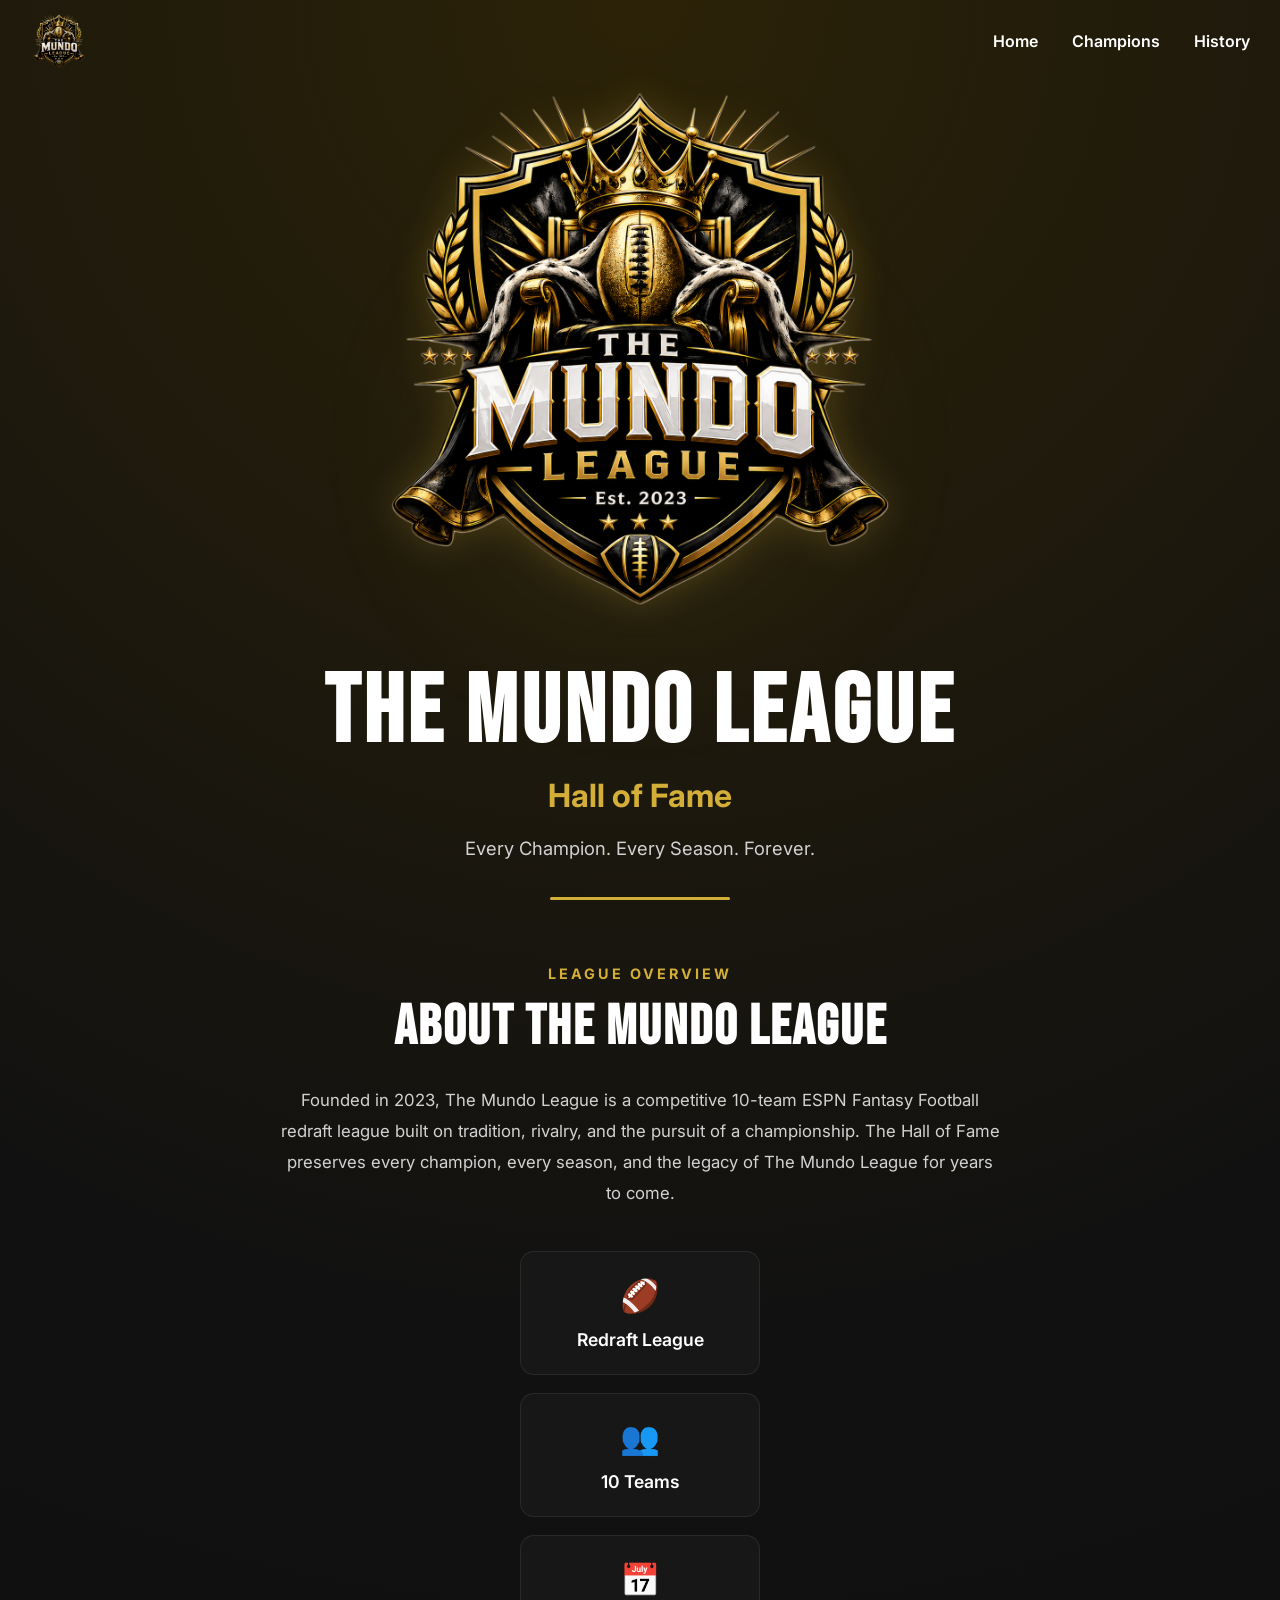
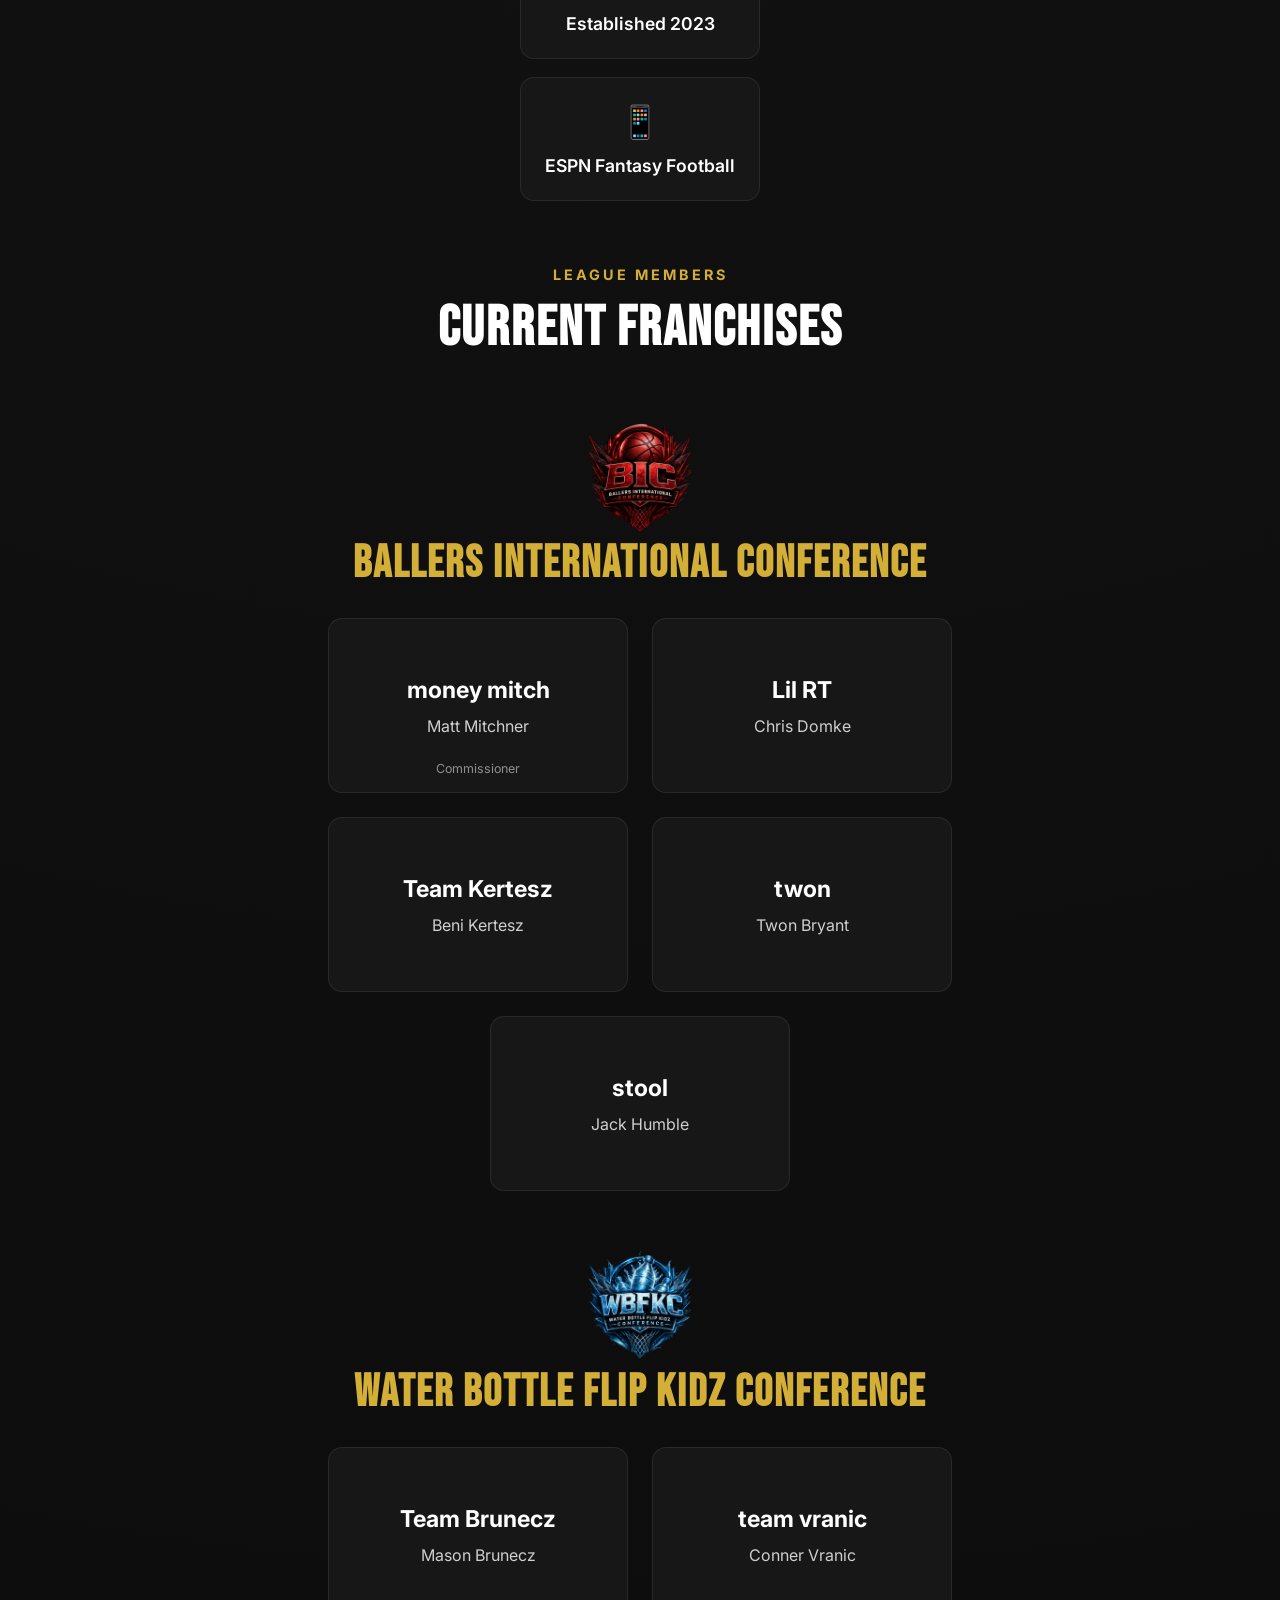
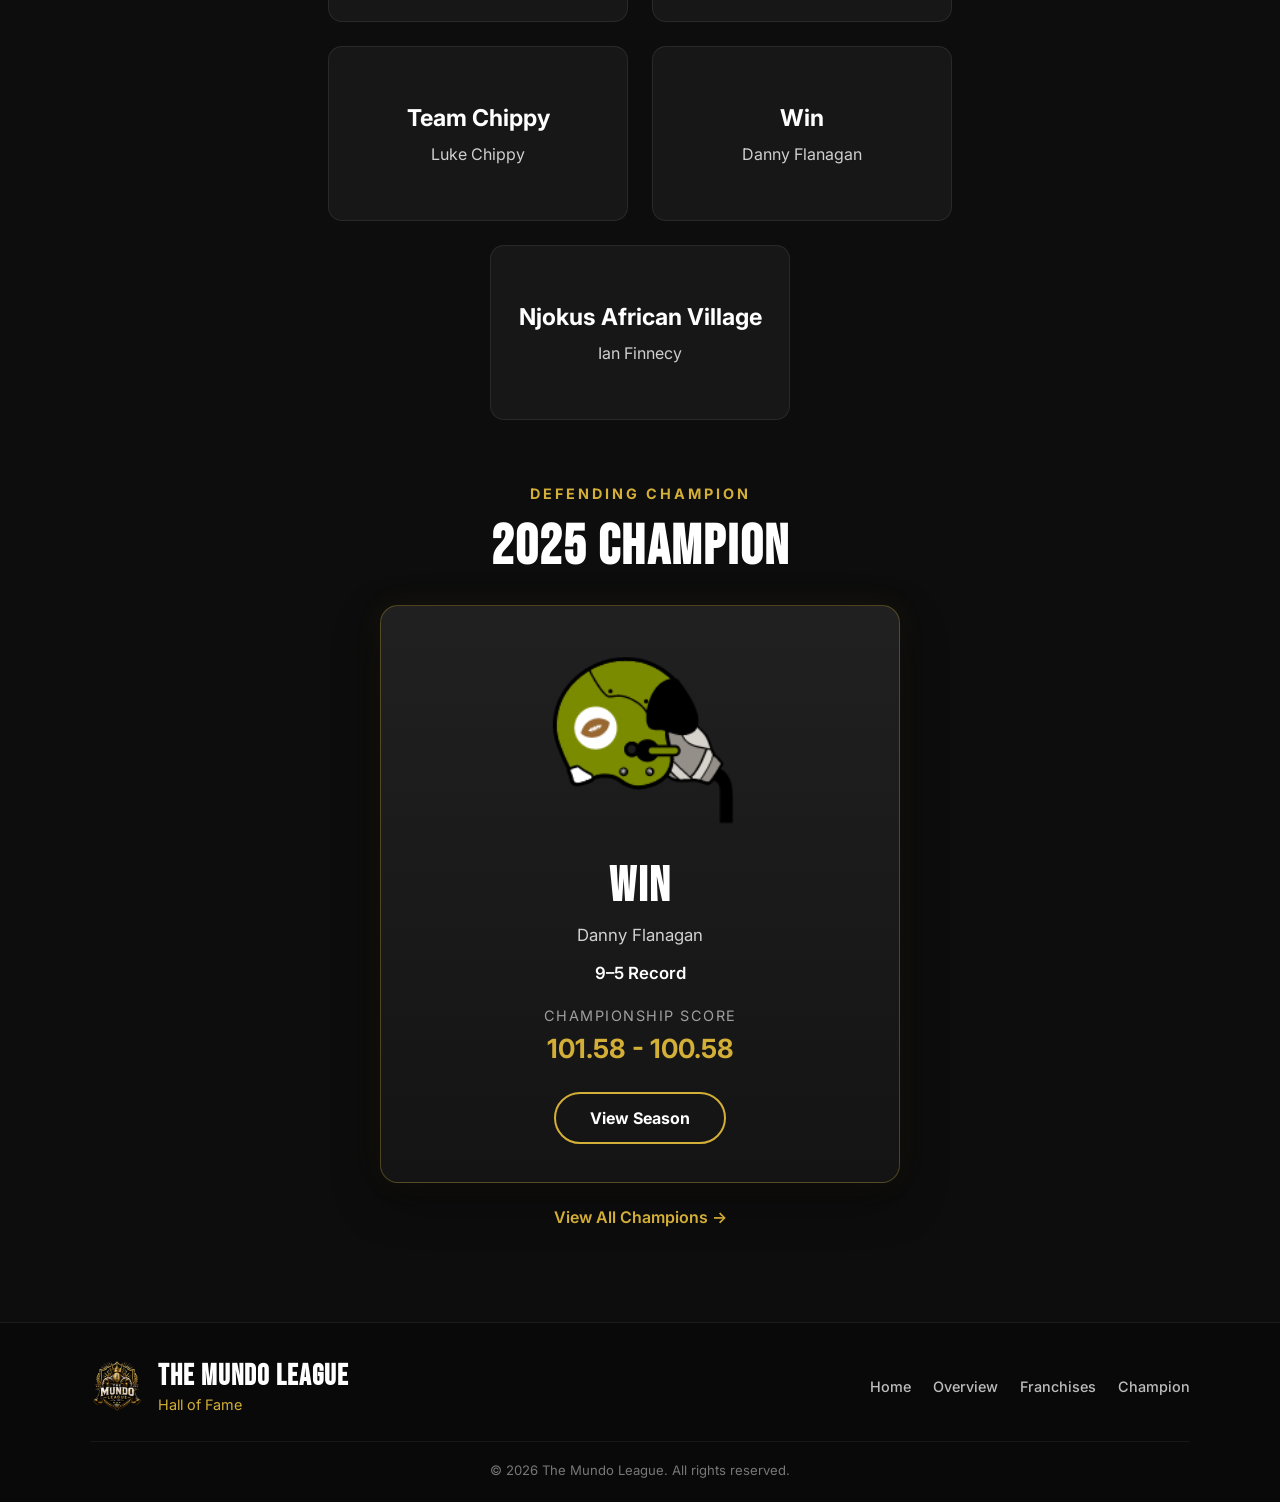
==== index.html @ 7025f3f1 "Update index.html" ====
<!DOCTYPE html>
<html lang="en">
<head>
    <meta charset="UTF-8">

    <meta
        name="viewport"
        content="width=device-width, initial-scale=1.0, viewport-fit=cover"
    >

    <meta name="theme-color" content="#0d0d0d">

    <meta
        name="apple-mobile-web-app-status-bar-style"
        content="black-translucent"
    >

    <meta
        name="apple-mobile-web-app-capable"
        content="yes"
    >

    <title>The Mundo League | Hall of Fame</title>

    <link
        rel="icon"
        type="image/png"
        href="assets/logos/the-mundo-league-logo.png"
    >

    <link
        rel="apple-touch-icon"
        href="assets/logos/the-mundo-league-logo.png"
    >

    <link rel="stylesheet" href="styles.css">

    <link rel="preconnect" href="https://fonts.googleapis.com">
    <link rel="preconnect" href="https://fonts.gstatic.com" crossorigin>

    <link
        href="https://fonts.googleapis.com/css2?family=Bebas+Neue&family=Inter:wght@300;400;500;600;700&display=swap"
        rel="stylesheet"
    >
</head>

<body>

    <header id="navbar">

        <div class="logo-small">
            <img
                src="assets/logos/the-mundo-league-logo.png"
                alt="The Mundo League Logo"
            >
        </div>

        <nav>
            <a href="#home">Home</a>
            <a href="#champions">Champions</a>
            <a href="#history">History</a>
        </nav>

    </header>

    <main>

        <section class="hero" id="home">

            <img
                class="hero-logo"
                src="assets/logos/the-mundo-league-logo.png"
                alt="The Mundo League Logo"
            >

            <h1>THE MUNDO LEAGUE</h1>

            <h2>Hall of Fame</h2>

            <p>Every Champion. Every Season. Forever.</p>

        </section>

        <section class="league-overview" id="overview">

            <div class="section-heading">

                <span class="section-label">
                    League Overview
                </span>

                <h2>
                    About The Mundo League
                </h2>

                <p class="overview-description">
                    Founded in 2023, The Mundo League is a competitive 10-team
                    ESPN Fantasy Football redraft league built on tradition,
                    rivalry, and the pursuit of a championship. The Hall of Fame
                    preserves every champion, every season, and the legacy of
                    The Mundo League for years to come.
                </p>

            </div>

            <div class="overview-cards">

                <article class="overview-card">
                    <span class="overview-icon" aria-hidden="true">🏈</span>
                    <h3>Redraft League</h3>
                </article>

                <article class="overview-card">
                    <span class="overview-icon" aria-hidden="true">👥</span>
                    <h3>10 Teams</h3>
                </article>

                <article class="overview-card">
                    <span class="overview-icon" aria-hidden="true">📅</span>
                    <h3>Established 2023</h3>
                </article>

                <article class="overview-card">
                    <span class="overview-icon" aria-hidden="true">📱</span>
                    <h3>ESPN Fantasy Football</h3>
                </article>

            </div>

        </section>

        <section class="franchises" id="franchises">

            <div class="section-heading">

                <span class="section-label">
                    League Members
                </span>

                <h2>
                    Current Franchises
                </h2>

            </div>

            <div class="conference">

                <div class="conference-heading">

                    <img
                        class="conference-logo"
                        src="assets/logos/bic-logo.png"
                        alt="Ballers International Conference Logo"
                    >

                    <h3>
                        Ballers International Conference
                    </h3>

                </div>

                <div class="franchise-grid">

                    <article class="franchise-card">
                        <h4>money mitch</h4>
                        <p>Matt Mitchner</p>

                        <span class="commissioner-label">
                            Commissioner
                        </span>
                    </article>

                    <article class="franchise-card">
                        <h4>Lil RT</h4>
                        <p>Chris Domke</p>
                    </article>

                    <article class="franchise-card">
                        <h4>Team Kertesz</h4>
                        <p>Beni Kertesz</p>
                    </article>

                    <article class="franchise-card">
                        <h4>twon</h4>
                        <p>Twon Bryant</p>
                    </article>

                    <article class="franchise-card">
                        <h4>stool</h4>
                        <p>Jack Humble</p>
                    </article>

                </div>

            </div>

            <div class="conference">

                <div class="conference-heading">

                    <img
                        class="conference-logo"
                        src="assets/logos/wbfkc-logo.png"
                        alt="Water Bottle Flip Kidz Conference Logo"
                    >

                    <h3>
                        Water Bottle Flip Kidz Conference
                    </h3>

                </div>

                <div class="franchise-grid">

                    <article class="franchise-card">
                        <h4>Team Brunecz</h4>
                        <p>Mason Brunecz</p>
                    </article>

                    <article class="franchise-card">
                        <h4>team vranic</h4>
                        <p>Conner Vranic</p>
                    </article>

                    <article class="franchise-card">
                        <h4>Team Chippy</h4>
                        <p>Luke Chippy</p>
                    </article>

                    <article class="franchise-card">
                        <h4>Win</h4>
                        <p>Danny Flanagan</p>
                    </article>

                    <article class="franchise-card">
                        <h4>Njokus African Village</h4>
                        <p>Ian Finnecy</p>
                    </article>

                </div>

            </div>

        </section>

        <section class="defending-champion" id="champions">

            <div class="section-heading">

                <span class="section-label">
                    Defending Champion
                </span>

                <h2>2025 Champion</h2>

            </div>

            <article class="champion-card">

                <img
                    class="champion-logo"
                    src="assets/logos/win-logo.png"
                    alt="Win Team Logo"
                >

                <h3>Win</h3>

                <p class="champion-manager">
                    Danny Flanagan
                </p>

                <p class="champion-record">
                    9–5 Record
                </p>

                <div class="championship-score">

                    <span>Championship Score</span>

                    <strong>
                        101.58 - 100.58
                    </strong>

                </div>

                <a
                    class="primary-button"
                    href="#"
                    aria-disabled="true"
                >
                    View Season
                </a>

            </article>

            <a
                class="all-champions-link"
                href="#"
                aria-disabled="true"
            >
                View All Champions →
            </a>

        </section>

    </main>

    <footer class="site-footer" id="history">

        <div class="footer-inner">

            <div class="footer-brand">

                <img
                    src="assets/logos/the-mundo-league-logo.png"
                    alt="The Mundo League Logo"
                >

                <div>
                    <h2>The Mundo League</h2>
                    <p>Hall of Fame</p>
                </div>

            </div>

            <nav class="footer-nav" aria-label="Footer navigation">

                <a href="#home">Home</a>
                <a href="#overview">Overview</a>
                <a href="#franchises">Franchises</a>
                <a href="#champions">Champion</a>

            </nav>

        </div>

        <p class="footer-copyright">
            © 2026 The Mundo League. All rights reserved.
        </p>

    </footer>

    <script src="script.js"></script>

</body>
</html>
---- styles.css ----
/* ==========================================================
   THE MUNDO LEAGUE
   Hall of Fame
   Version 5.2
========================================================== */

/* ---------- RESET ---------- */

* {
    margin: 0;
    padding: 0;
    box-sizing: border-box;
}

html {
    width: 100%;
    max-width: 100%;
    scroll-behavior: smooth;
    overflow-x: hidden;
}

body {
    width: 100%;
    max-width: 100%;
    min-height: 100%;

    font-family: 'Inter', sans-serif;

    background:
        radial-gradient(
            circle at top,
            #2b2207 0%,
            #111111 28%,
            #0d0d0d 70%
        );

    color: #ffffff;
    overflow-x: hidden;
}

img {
    display: block;
    max-width: 100%;
}

/* ---------- NAVIGATION ---------- */

#navbar {
    position: fixed;
    top: 0;
    left: 0;

    width: 100%;
    max-width: 100%;

    display: flex;
    justify-content: space-between;
    align-items: center;

    padding: 12px 30px;

    transition: 0.35s;
    z-index: 1000;
}

#navbar.scrolled {
    background: rgba(13, 13, 13, 0.94);

    backdrop-filter: blur(12px);
    -webkit-backdrop-filter: blur(12px);

    box-shadow: 0 12px 35px rgba(0, 0, 0, 0.45);
}

.logo-small {
    flex-shrink: 0;
}

.logo-small img {
    width: 58px;
    height: auto;
}

nav {
    display: flex;
    align-items: center;
    gap: 34px;
}

nav a {
    color: #ffffff;
    text-decoration: none;
    font-weight: 600;
    white-space: nowrap;

    transition: 0.25s;
}

nav a:hover {
    color: #D4AF37;
}

/* ---------- HERO ---------- */

.hero {
    position: relative;

    width: 100%;
    max-width: 100%;
    min-height: 100vh;

    display: flex;
    justify-content: center;
    align-items: center;
    flex-direction: column;

    text-align: center;

    padding: 70px 20px 40px;
    overflow: hidden;
}

.hero::before {
    content: "";

    position: absolute;
    top: 50%;
    left: 50%;

    width: min(620px, 95vw);
    height: min(620px, 95vw);

    transform: translate(-50%, -50%);

    border-radius: 50%;

    background:
        radial-gradient(
            circle,
            rgba(212, 175, 55, 0.18),
            rgba(212, 175, 55, 0.03),
            transparent 72%
        );

    filter: blur(20px);
    pointer-events: none;
    z-index: -1;
}

.hero::after {
    content: "";

    position: absolute;
    bottom: 0;
    left: 50%;

    width: 180px;
    max-width: 70%;
    height: 3px;

    transform: translateX(-50%);

    background: #D4AF37;
    border-radius: 99px;
}

.hero-logo {
    width: 560px;
    max-width: 90%;
    height: auto;

    margin-bottom: 35px;

    filter:
        drop-shadow(0 0 18px rgba(212, 175, 55, 0.22));
}

.hero h1 {
    max-width: 100%;

    font-family: 'Bebas Neue', sans-serif;
    font-size: 6rem;
    letter-spacing: 4px;
    line-height: 1;

    overflow-wrap: break-word;
}

.hero h2 {
    color: #D4AF37;
    font-size: 2rem;

    margin: 14px 0 22px;
}

.hero p {
    max-width: 100%;

    color: #d2d2d2;
    font-size: 1.15rem;

    overflow-wrap: break-word;
}

/* ---------- MAIN SECTIONS ---------- */

.league-overview,
.franchises,
.defending-champion {
    width: 100%;
    max-width: 1100px;

    margin: 65px auto;
    padding: 0 25px;

    text-align: center;
}

.section-label {
    display: block;

    color: #D4AF37;

    text-transform: uppercase;
    letter-spacing: 3px;

    font-size: 0.9rem;
    font-weight: 700;

    margin-bottom: 12px;
}

.section-heading h2 {
    font-family: 'Bebas Neue', sans-serif;
    font-size: 3.5rem;
    letter-spacing: 2px;

    margin-bottom: 24px;
}

.overview-description {
    max-width: 720px;

    margin: 0 auto 42px;

    line-height: 1.85;
    color: #d2d2d2;
    font-size: 1.05rem;
}

/* ---------- OVERVIEW CARDS ---------- */

.overview-cards {
    width: 100%;

    display: flex;
    flex-direction: column;
    align-items: center;

    gap: 18px;
}

.overview-card {
    width: 240px;
    max-width: 100%;

    background: #171717;

    border: 1px solid rgba(255, 255, 255, 0.08);
    border-radius: 14px;

    padding: 24px 20px;

    transition:
        transform 0.25s ease,
        border-color 0.25s ease,
        box-shadow 0.25s ease;
}

.overview-card:hover {
    transform: translateY(-4px);
    border-color: rgba(212, 175, 55, 0.7);

    box-shadow:
        0 12px 28px rgba(0, 0, 0, 0.22);
}

.overview-icon {
    display: block;

    font-size: 2rem;

    margin-bottom: 14px;
}

.overview-card h3 {
    font-size: 1.1rem;
    font-weight: 600;
}

/* ---------- CONFERENCES ---------- */

.conference {
    margin-top: 55px;
}

.conference:first-of-type {
    margin-top: 42px;
}

.conference-heading {
    margin-bottom: 28px;
}

.conference-heading h3 {
    font-family: 'Bebas Neue', sans-serif;
    font-size: 2.8rem;
    letter-spacing: 2px;

    color: #D4AF37;
}

.conference-heading p {
    color: #cfcfcf;

    margin-top: 7px;
}

/* Restrained conference-logo sizing */

.conference-logo {
    width: 120px;
    max-width: 40vw;
    height: auto;

    margin: 18px auto 0;

    object-fit: contain;
}

/* ---------- FRANCHISE GRID ---------- */

.franchise-grid {
    display: grid;
    grid-template-columns: repeat(2, 300px);

    justify-content: center;

    gap: 24px;
}

.franchise-grid .franchise-card:last-child {
    grid-column: 1 / span 2;
    justify-self: center;
}

/* ---------- FRANCHISE CARDS ---------- */

.franchise-card {
    position: relative;

    width: 300px;
    height: 175px;

    background: #171717;

    border: 1px solid rgba(255, 255, 255, 0.08);
    border-radius: 14px;

    padding: 30px 24px;

    display: flex;
    flex-direction: column;
    justify-content: center;
    align-items: center;

    text-align: center;

    transition:
        transform 0.25s ease,
        border-color 0.25s ease,
        box-shadow 0.25s ease;
}

.franchise-card:hover {
    transform: translateY(-4px);
    border-color: #D4AF37;

    box-shadow:
        0 12px 28px rgba(0, 0, 0, 0.22);
}

.franchise-card h4 {
    font-size: 1.45rem;
    font-weight: 700;

    margin-bottom: 12px;
}

.franchise-card p {
    color: #cfcfcf;
}

.commissioner-label {
    position: absolute;

    left: 0;
    right: 0;
    bottom: 16px;

    font-size: 0.78rem;
    color: #8f8f8f;
}

/* ---------- DEFENDING CHAMPION ---------- */

.defending-champion {
    padding-bottom: 30px;
}

.champion-card {
    width: 100%;
    max-width: 520px;

    margin: 0 auto;

    background:
        linear-gradient(
            180deg,
            rgba(33, 33, 33, 0.98),
            rgba(20, 20, 20, 0.98)
        );

    border: 1px solid rgba(212, 175, 55, 0.3);
    border-radius: 18px;

    padding: 38px 28px;

    box-shadow:
        0 18px 45px rgba(0, 0, 0, 0.35),
        0 0 32px rgba(212, 175, 55, 0.06);

    text-align: center;
}

.champion-logo {
    width: 190px;
    max-width: 70%;
    height: auto;

    margin: 0 auto 24px;

    object-fit: contain;
}

.champion-card h3 {
    font-family: 'Bebas Neue', sans-serif;
    font-size: 3rem;
    letter-spacing: 2px;

    margin-bottom: 10px;
}

.champion-manager {
    color: #d1d1d1;
    font-size: 1.05rem;

    margin-bottom: 18px;
}

.champion-record {
    color: #ffffff;
    font-weight: 600;
    font-size: 1.05rem;

    margin-bottom: 24px;
}

.championship-score {
    display: flex;
    flex-direction: column;
    align-items: center;

    gap: 8px;

    margin-bottom: 28px;
}

.championship-score span {
    color: #9f9f9f;
    font-size: 0.9rem;
    text-transform: uppercase;
    letter-spacing: 1.5px;
}

.championship-score strong {
    color: #D4AF37;
    font-size: 1.65rem;
}

.primary-button {
    display: inline-block;

    padding: 14px 34px;

    border: 2px solid #D4AF37;
    border-radius: 999px;

    color: #ffffff;
    text-decoration: none;
    font-weight: 700;

    transition: 0.25s;
}

.primary-button:hover {
    background: #D4AF37;
    color: #111111;

    transform: translateY(-2px);

    box-shadow:
        0 0 24px rgba(212, 175, 55, 0.3);
}

.all-champions-link {
    display: inline-block;

    margin-top: 24px;

    color: #D4AF37;
    text-decoration: none;
    font-weight: 600;

    transition: 0.25s;
}

.all-champions-link:hover {
    color: #f0d77e;
    transform: translateX(3px);
}

/* ---------- FOOTER ---------- */

.site-footer {
    width: 100%;

    margin-top: 65px;
    padding:
        36px 30px
        calc(24px + env(safe-area-inset-bottom));

    background: #090909;

    border-top: 1px solid rgba(255, 255, 255, 0.08);
}

.footer-inner {
    width: 100%;
    max-width: 1100px;

    margin: 0 auto;

    display: flex;
    justify-content: space-between;
    align-items: center;

    gap: 30px;
}

.footer-brand {
    display: flex;
    align-items: center;

    gap: 14px;

    text-align: left;
}

.footer-brand img {
    width: 54px;
    height: auto;
}

.footer-brand h2 {
    font-family: 'Bebas Neue', sans-serif;
    font-size: 1.8rem;
    letter-spacing: 1px;
}

.footer-brand p {
    color: #D4AF37;
    font-size: 0.9rem;

    margin-top: 2px;
}

.footer-nav {
    display: flex;
    align-items: center;
    justify-content: flex-end;

    flex-wrap: wrap;
    gap: 22px;
}

.footer-nav a {
    color: #bdbdbd;
    text-decoration: none;
    font-size: 0.9rem;
    font-weight: 500;

    transition: 0.25s;
}

.footer-nav a:hover {
    color: #D4AF37;
}

.footer-copyright {
    max-width: 1100px;

    margin: 28px auto 0;

    padding-top: 20px;

    border-top: 1px solid rgba(255, 255, 255, 0.06);

    color: #777777;
    font-size: 0.82rem;
    text-align: center;
}

/* ---------- MOBILE ---------- */

@media (max-width: 768px) {

    #navbar {
        padding: 10px 14px;
    }

    .logo-small img {
        width: 50px;
    }

    nav {
        gap: 14px;
    }

    nav a {
        font-size: 0.85rem;
    }

    .hero {
        padding-left: 16px;
        padding-right: 16px;
    }

    .hero-logo {
        width: 320px;
        max-width: 88%;
    }

    .hero h1 {
        font-size: 3.5rem;
        letter-spacing: 2px;
    }

    .hero h2 {
        font-size: 1.5rem;
    }

    .hero p {
        font-size: 1rem;
    }

    .league-overview,
    .franchises,
    .defending-champion {
        margin: 50px auto;
        padding: 0 18px;
    }

    .section-heading h2 {
        font-size: 2.6rem;
    }

    .conference-logo {
        width: 100px;
        max-width: 34vw;

        margin-top: 16px;
    }

    .franchise-grid {
        grid-template-columns: 1fr;
    }

    .franchise-grid .franchise-card:last-child {
        grid-column: auto;
    }

    .franchise-card {
        width: 100%;
        max-width: 330px;
        height: 175px;

        margin: 0 auto;
    }

    .champion-card {
        max-width: 420px;
        padding: 32px 22px;
    }

    .champion-logo {
        width: 160px;
    }

    .champion-card h3 {
        font-size: 2.6rem;
    }

    .site-footer {
        margin-top: 50px;
        padding:
            30px 18px
            calc(22px + env(safe-area-inset-bottom));
    }

    .footer-inner {
        flex-direction: column;
        align-items: center;

        gap: 24px;
    }

    .footer-brand {
        text-align: left;
    }

    .footer-nav {
        justify-content: center;
        gap: 16px;
    }
}

/* ---------- SMALL PHONES ---------- */

@media (max-width: 390px) {

    #navbar {
        padding: 9px 10px;
    }

    .logo-small img {
        width: 46px;
    }

    nav {
        gap: 10px;
    }

    nav a {
        font-size: 0.76rem;
    }

    .hero-logo {
        width: 290px;
    }

    .hero h1 {
        font-size: 3rem;
    }

    .conference-logo {
        width: 92px;
    }

    .franchise-card {
        max-width: 300px;
    }

    .champion-card {
        padding: 28px 18px;
    }

    .champion-logo {
        width: 145px;
    }

    .footer-nav {
        gap: 12px;
    }

    .footer-nav a {
        font-size: 0.82rem;
    }
}
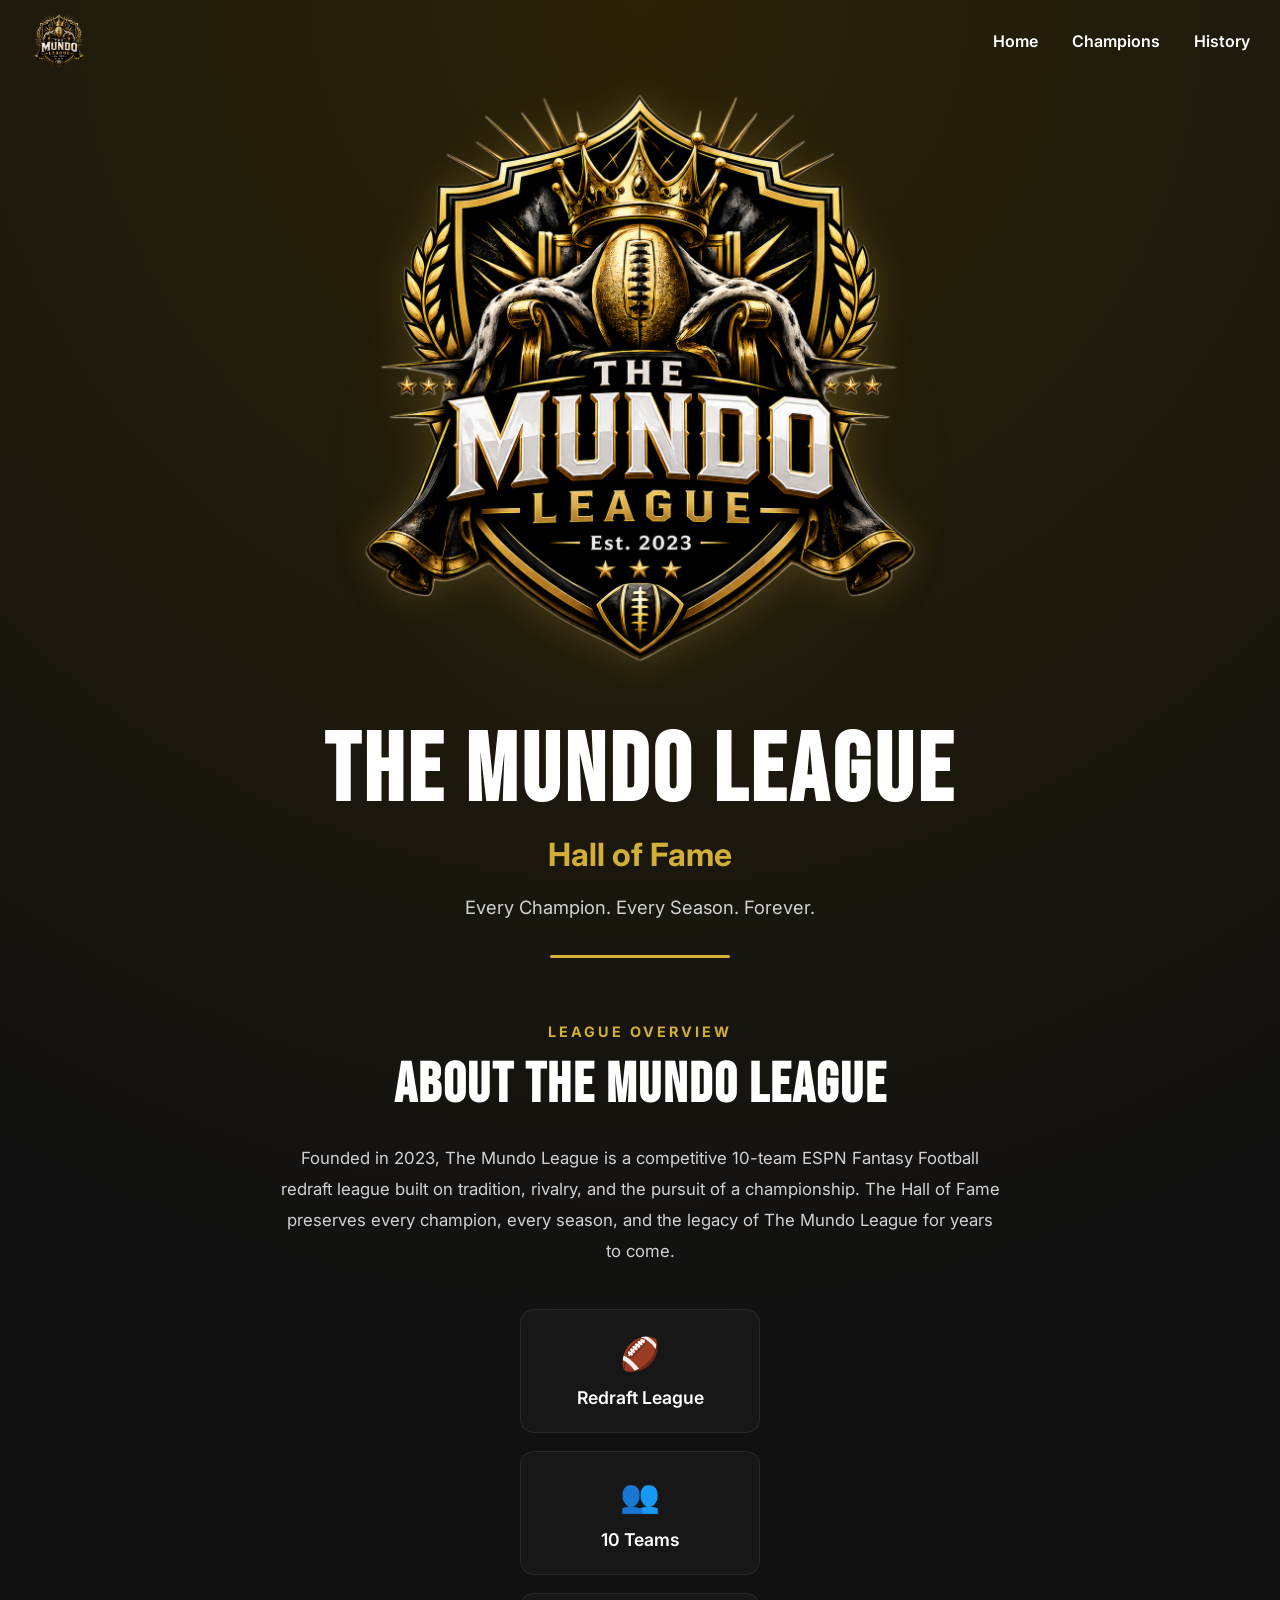
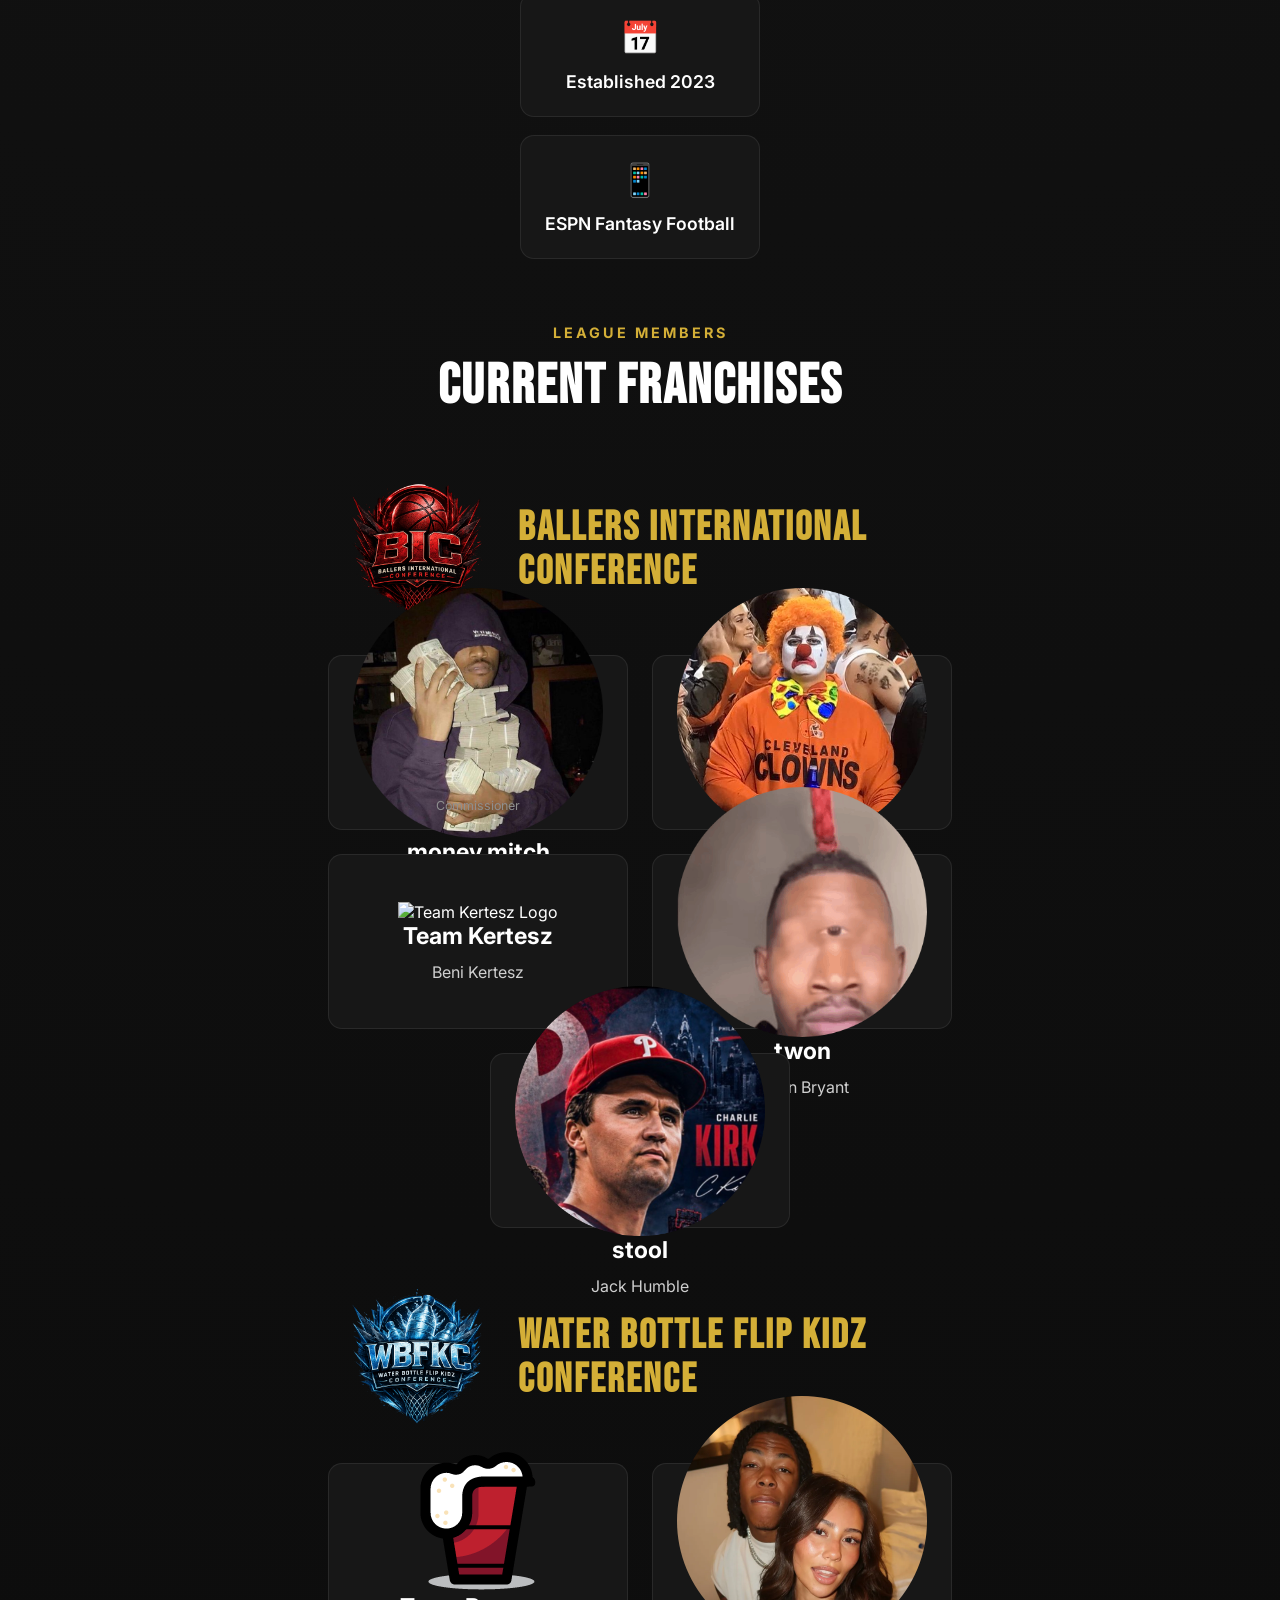
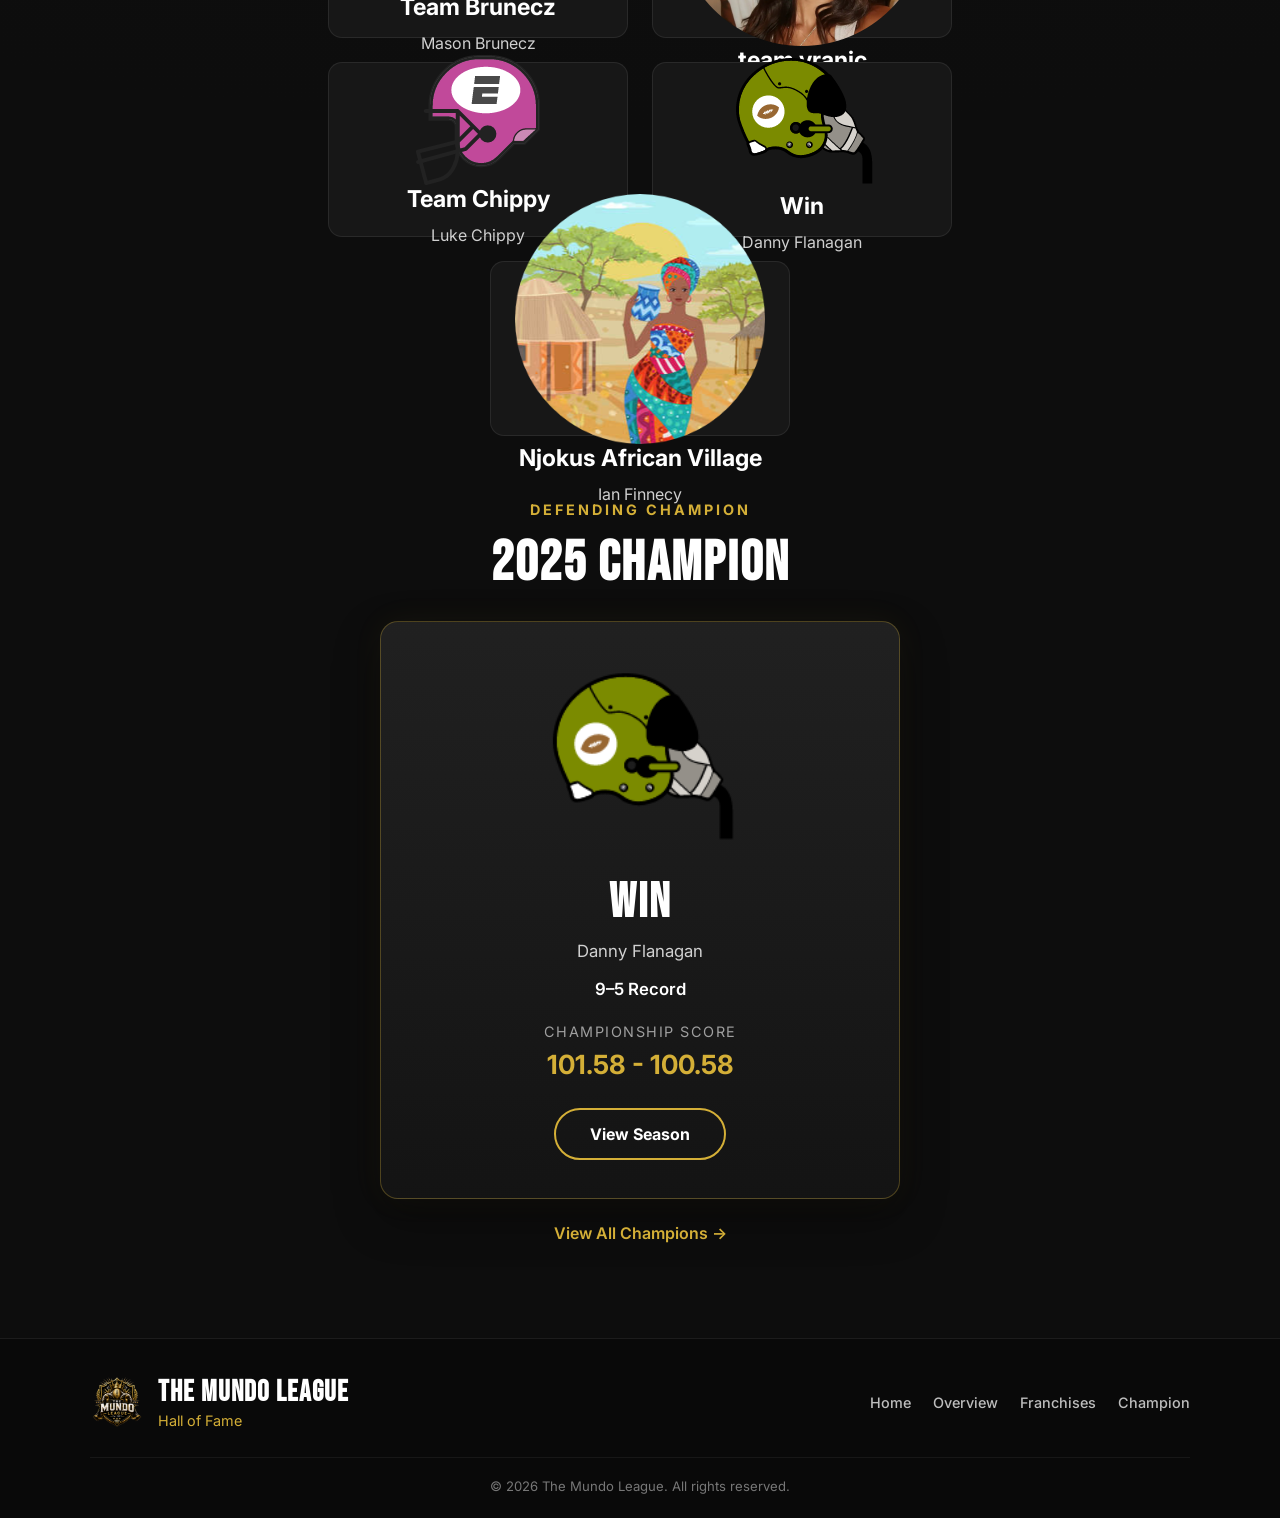
==== commit 04ac3cd9: "Update index.html" ====
--- a/index.html
+++ b/index.html
@@ -162,32 +162,77 @@
                 <div class="franchise-grid">
 
                     <article class="franchise-card">
+
+                        <img
+                            class="franchise-logo"
+                            src="assets/logos/money-mitch.png"
+                            alt="money mitch Team Logo"
+                        >
+
                         <h4>money mitch</h4>
+
                         <p>Matt Mitchner</p>
 
                         <span class="commissioner-label">
                             Commissioner
                         </span>
-                    </article>
-
-                    <article class="franchise-card">
+
+                    </article>
+
+                    <article class="franchise-card">
+
+                        <img
+                            class="franchise-logo"
+                            src="assets/logos/lil-rt.png"
+                            alt="Lil RT Team Logo"
+                        >
+
                         <h4>Lil RT</h4>
+
                         <p>Chris Domke</p>
-                    </article>
-
-                    <article class="franchise-card">
+
+                    </article>
+
+                    <article class="franchise-card">
+
+                        <img
+                            class="franchise-logo"
+                            src="assets/logos/team-kertesz.png"
+                            alt="Team Kertesz Logo"
+                        >
+
                         <h4>Team Kertesz</h4>
+
                         <p>Beni Kertesz</p>
-                    </article>
-
-                    <article class="franchise-card">
+
+                    </article>
+
+                    <article class="franchise-card">
+
+                        <img
+                            class="franchise-logo"
+                            src="assets/logos/twon.png"
+                            alt="twon Team Logo"
+                        >
+
                         <h4>twon</h4>
+
                         <p>Twon Bryant</p>
-                    </article>
-
-                    <article class="franchise-card">
+
+                    </article>
+
+                    <article class="franchise-card">
+
+                        <img
+                            class="franchise-logo"
+                            src="assets/logos/stool.png"
+                            alt="stool Team Logo"
+                        >
+
                         <h4>stool</h4>
+
                         <p>Jack Humble</p>
+
                     </article>
 
                 </div>
@@ -213,28 +258,73 @@
                 <div class="franchise-grid">
 
                     <article class="franchise-card">
+
+                        <img
+                            class="franchise-logo"
+                            src="assets/logos/team-brunecz.png"
+                            alt="Team Brunecz Logo"
+                        >
+
                         <h4>Team Brunecz</h4>
+
                         <p>Mason Brunecz</p>
-                    </article>
-
-                    <article class="franchise-card">
+
+                    </article>
+
+                    <article class="franchise-card">
+
+                        <img
+                            class="franchise-logo"
+                            src="assets/logos/team-vranic.png"
+                            alt="team vranic Logo"
+                        >
+
                         <h4>team vranic</h4>
+
                         <p>Conner Vranic</p>
-                    </article>
-
-                    <article class="franchise-card">
+
+                    </article>
+
+                    <article class="franchise-card">
+
+                        <img
+                            class="franchise-logo"
+                            src="assets/logos/team-chippy.png"
+                            alt="Team Chippy Logo"
+                        >
+
                         <h4>Team Chippy</h4>
+
                         <p>Luke Chippy</p>
-                    </article>
-
-                    <article class="franchise-card">
+
+                    </article>
+
+                    <article class="franchise-card">
+
+                        <img
+                            class="franchise-logo"
+                            src="assets/logos/win.png"
+                            alt="Win Team Logo"
+                        >
+
                         <h4>Win</h4>
+
                         <p>Danny Flanagan</p>
-                    </article>
-
-                    <article class="franchise-card">
+
+                    </article>
+
+                    <article class="franchise-card">
+
+                        <img
+                            class="franchise-logo"
+                            src="assets/logos/njokus-african-village.png"
+                            alt="Njokus African Village Team Logo"
+                        >
+
                         <h4>Njokus African Village</h4>
+
                         <p>Ian Finnecy</p>
+
                     </article>
 
                 </div>
--- a/styles.css
+++ b/styles.css
@@ -1,7 +1,7 @@
 /* ==========================================================
    THE MUNDO LEAGUE
    Hall of Fame
-   Version 5.2
+   Version 5.3
 ========================================================== */
 
 /* ---------- RESET ---------- */
@@ -165,8 +165,8 @@
 }
 
 .hero-logo {
-    width: 560px;
-    max-width: 90%;
+    width: 620px;
+    max-width: 92%;
     height: auto;
 
     margin-bottom: 35px;
@@ -309,33 +309,36 @@
 }
 
 .conference-heading {
-    margin-bottom: 28px;
+    display: flex;
+    justify-content: center;
+    align-items: center;
+
+    gap: 26px;
+
+    margin-bottom: 30px;
+}
+
+.conference-logo {
+    width: 150px;
+    max-width: 38vw;
+    height: auto;
+
+    flex-shrink: 0;
+
+    object-fit: contain;
 }
 
 .conference-heading h3 {
+    max-width: 420px;
+
     font-family: 'Bebas Neue', sans-serif;
-    font-size: 2.8rem;
+    font-size: 2.55rem;
     letter-spacing: 2px;
+    line-height: 1.08;
 
     color: #D4AF37;
-}
-
-.conference-heading p {
-    color: #cfcfcf;
-
-    margin-top: 7px;
-}
-
-/* Restrained conference-logo sizing */
-
-.conference-logo {
-    width: 120px;
-    max-width: 40vw;
-    height: auto;
-
-    margin: 18px auto 0;
-
-    object-fit: contain;
+
+    text-align: left;
 }
 
 /* ---------- FRANCHISE GRID ---------- */
@@ -657,8 +660,8 @@
     }
 
     .hero-logo {
-        width: 320px;
-        max-width: 88%;
+        width: 350px;
+        max-width: 92%;
     }
 
     .hero h1 {
@@ -685,11 +688,20 @@
         font-size: 2.6rem;
     }
 
+    .conference-heading {
+        gap: 18px;
+    }
+
     .conference-logo {
-        width: 100px;
+        width: 120px;
         max-width: 34vw;
-
-        margin-top: 16px;
+    }
+
+    .conference-heading h3 {
+        max-width: 250px;
+
+        font-size: 2rem;
+        line-height: 1.08;
     }
 
     .franchise-grid {
@@ -766,15 +778,24 @@
     }
 
     .hero-logo {
-        width: 290px;
+        width: 315px;
     }
 
     .hero h1 {
         font-size: 3rem;
     }
 
+    .conference-heading {
+        gap: 14px;
+    }
+
     .conference-logo {
-        width: 92px;
+        width: 105px;
+    }
+
+    .conference-heading h3 {
+        max-width: 205px;
+        font-size: 1.72rem;
     }
 
     .franchise-card {
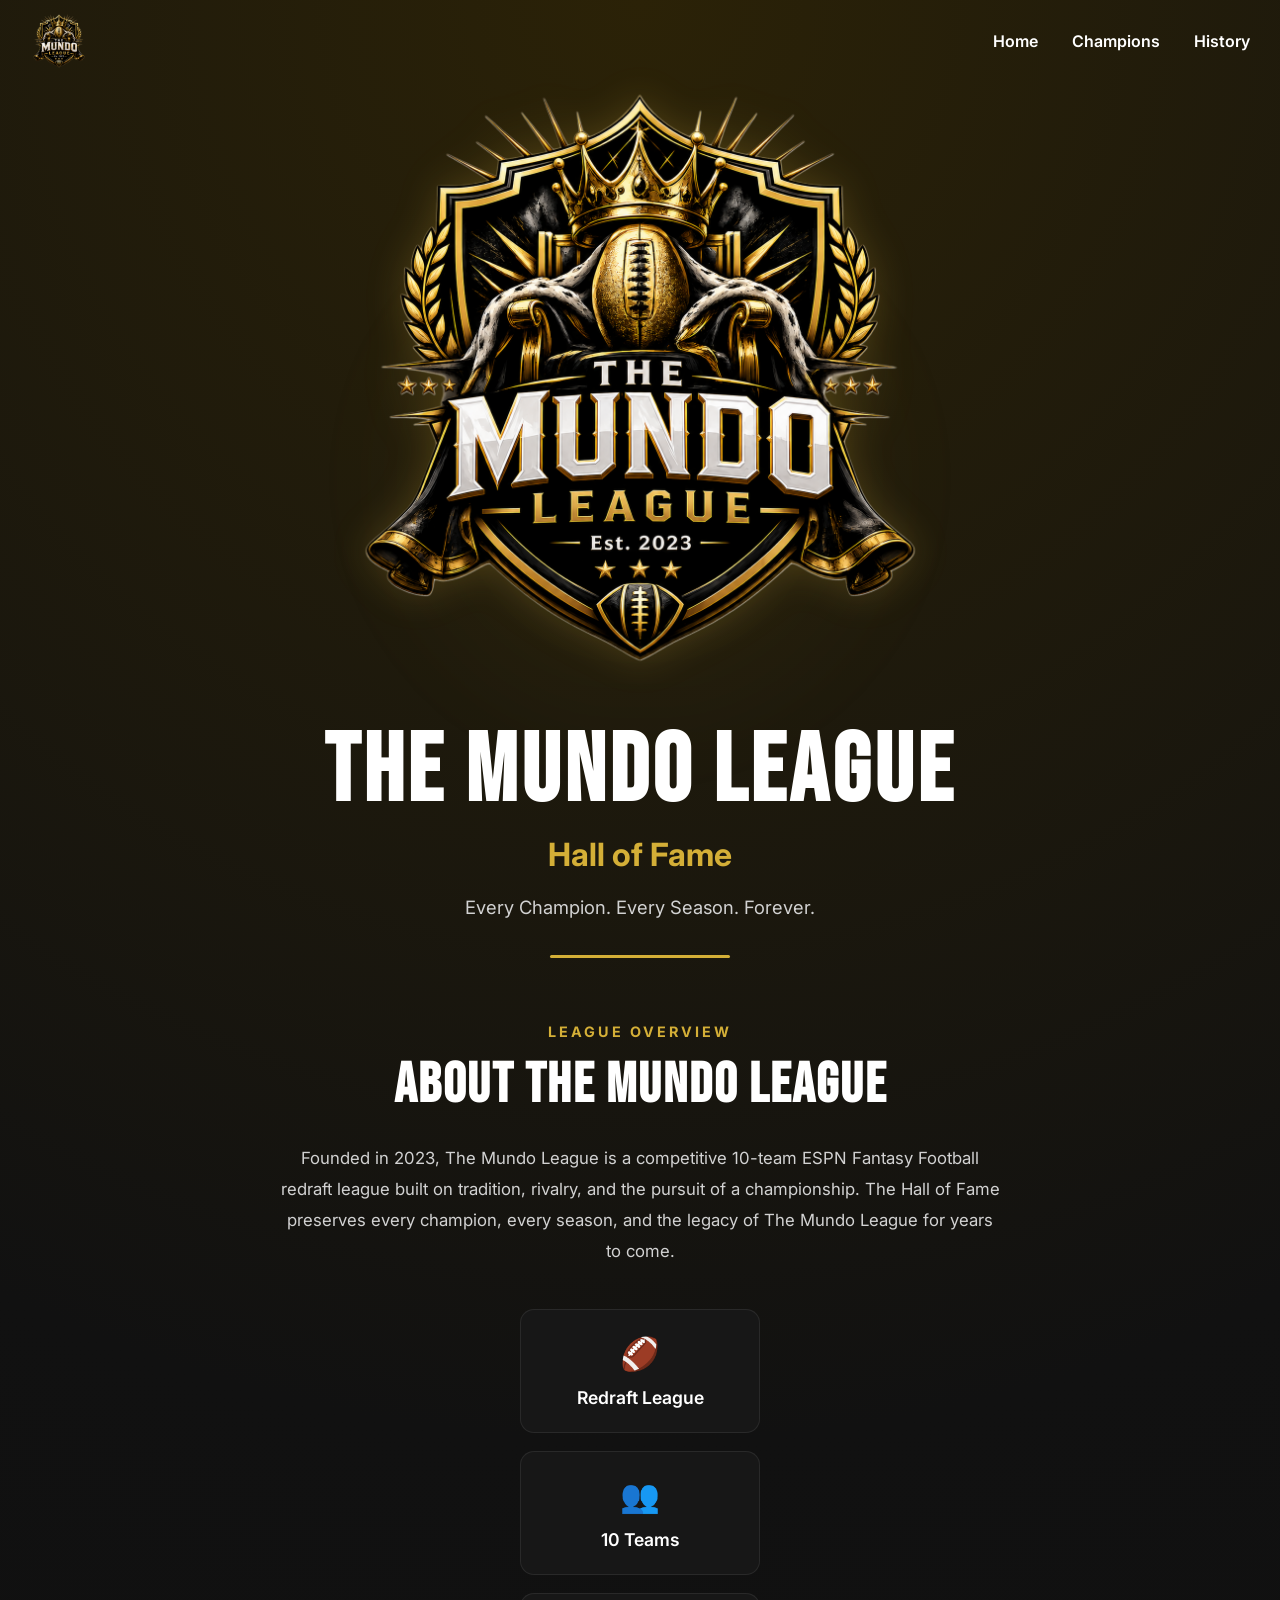
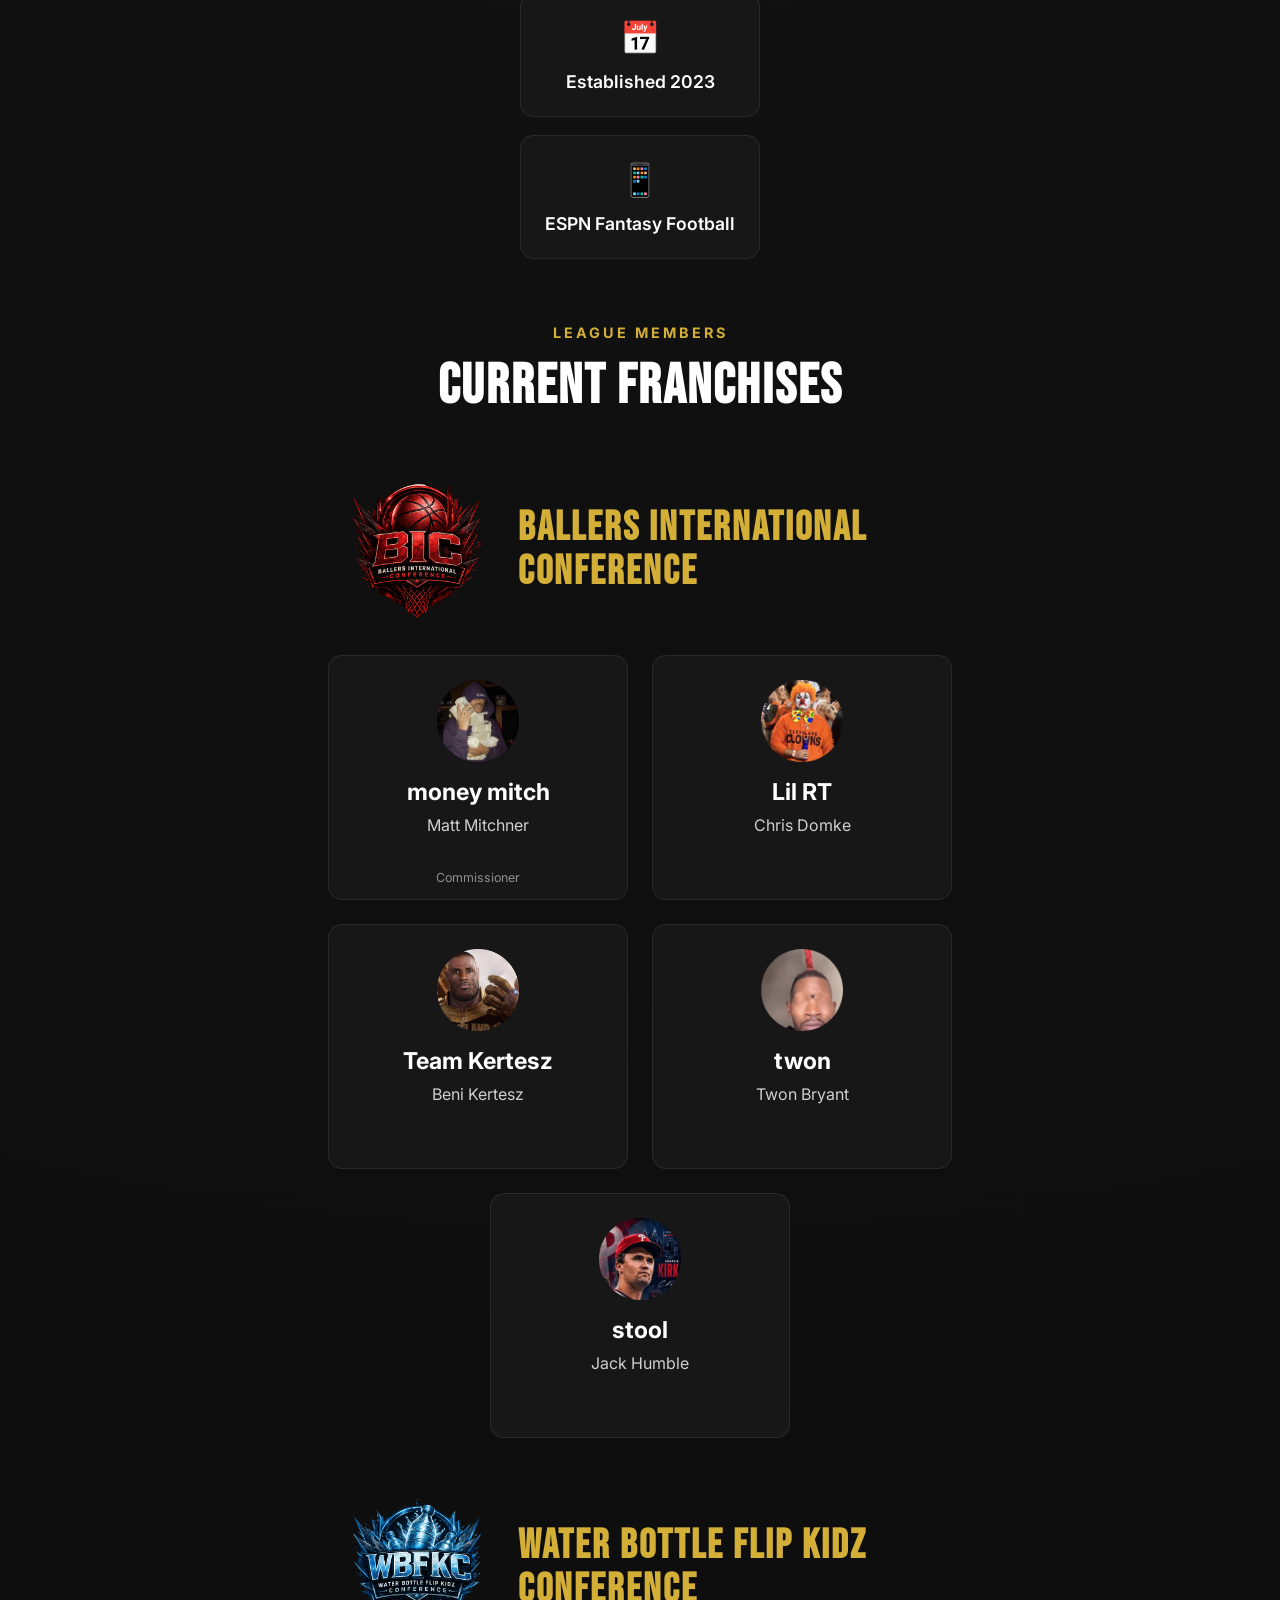
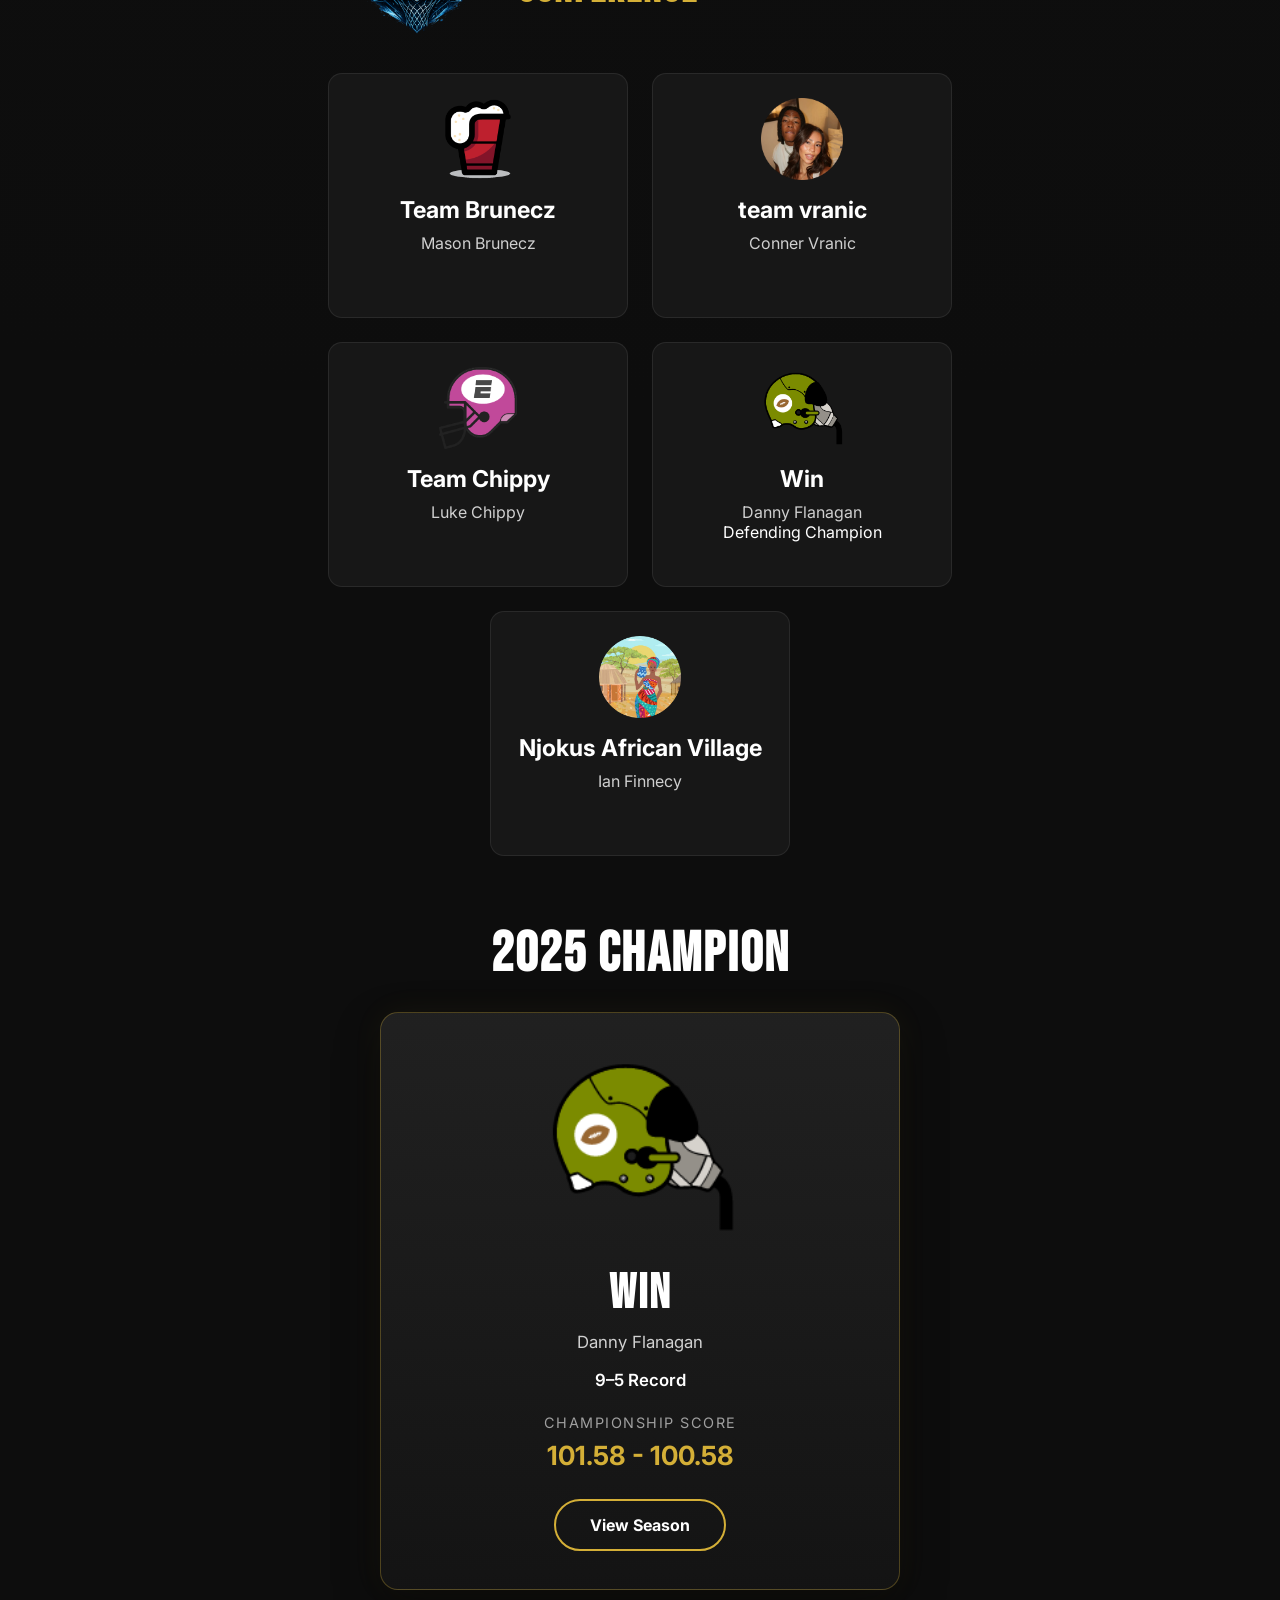
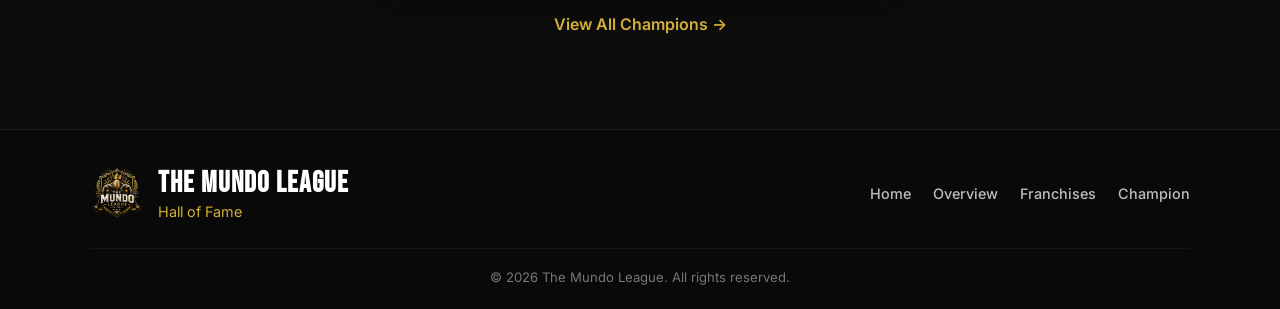
==== commit 5be098ab: "Update index.html" ====
--- a/index.html
+++ b/index.html
@@ -311,6 +311,10 @@
 
                         <p>Danny Flanagan</p>
 
+                        <span class="defending-label">
+                            Defending Champion
+                        </span>
+
                     </article>
 
                     <article class="franchise-card">
@@ -335,11 +339,7 @@
 
         <section class="defending-champion" id="champions">
 
-            <div class="section-heading">
-
-                <span class="section-label">
-                    Defending Champion
-                </span>
+            <div class="section-heading champion-section-heading">
 
                 <h2>2025 Champion</h2>
 
--- a/styles.css
+++ b/styles.css
@@ -1,7 +1,7 @@
 /* ==========================================================
    THE MUNDO LEAGUE
    Hall of Fame
-   Version 5.3
+   Version 5.3 — Team Logos Update
 ========================================================== */
 
 /* ---------- RESET ---------- */
@@ -363,18 +363,18 @@
     position: relative;
 
     width: 300px;
-    height: 175px;
+    height: 245px;
 
     background: #171717;
 
     border: 1px solid rgba(255, 255, 255, 0.08);
     border-radius: 14px;
 
-    padding: 30px 24px;
+    padding: 24px 24px 30px;
 
     display: flex;
     flex-direction: column;
-    justify-content: center;
+    justify-content: flex-start;
     align-items: center;
 
     text-align: center;
@@ -393,15 +393,30 @@
         0 12px 28px rgba(0, 0, 0, 0.22);
 }
 
+/* Team logos */
+
+.franchise-logo {
+    width: 82px;
+    height: 82px;
+
+    margin: 0 auto 17px;
+
+    object-fit: contain;
+
+    flex-shrink: 0;
+}
+
 .franchise-card h4 {
     font-size: 1.45rem;
     font-weight: 700;
-
-    margin-bottom: 12px;
+    line-height: 1.15;
+
+    margin-bottom: 10px;
 }
 
 .franchise-card p {
     color: #cfcfcf;
+    line-height: 1.2;
 }
 
 .commissioner-label {
@@ -409,7 +424,7 @@
 
     left: 0;
     right: 0;
-    bottom: 16px;
+    bottom: 14px;
 
     font-size: 0.78rem;
     color: #8f8f8f;
@@ -715,9 +730,14 @@
     .franchise-card {
         width: 100%;
         max-width: 330px;
-        height: 175px;
+        height: 245px;
 
         margin: 0 auto;
+    }
+
+    .franchise-logo {
+        width: 82px;
+        height: 82px;
     }
 
     .champion-card {
@@ -800,6 +820,12 @@
 
     .franchise-card {
         max-width: 300px;
+        height: 235px;
+    }
+
+    .franchise-logo {
+        width: 76px;
+        height: 76px;
     }
 
     .champion-card {
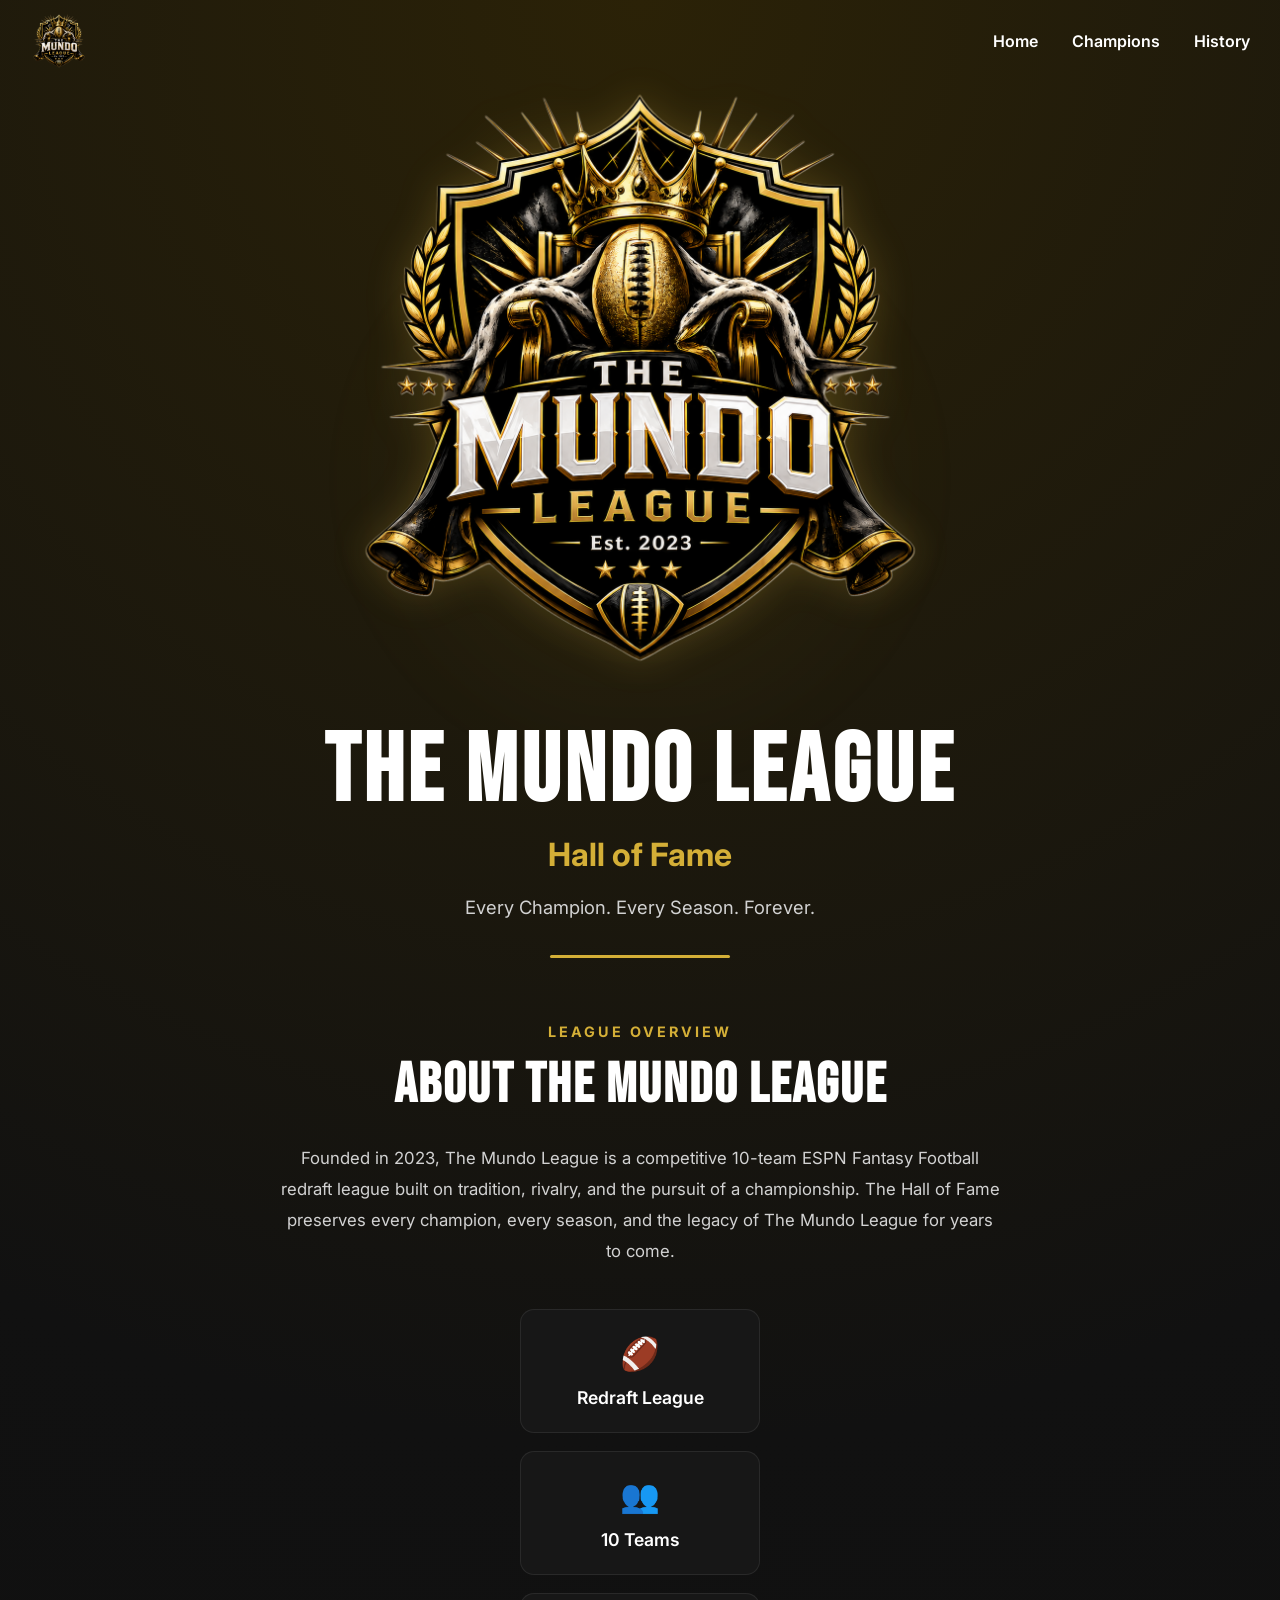
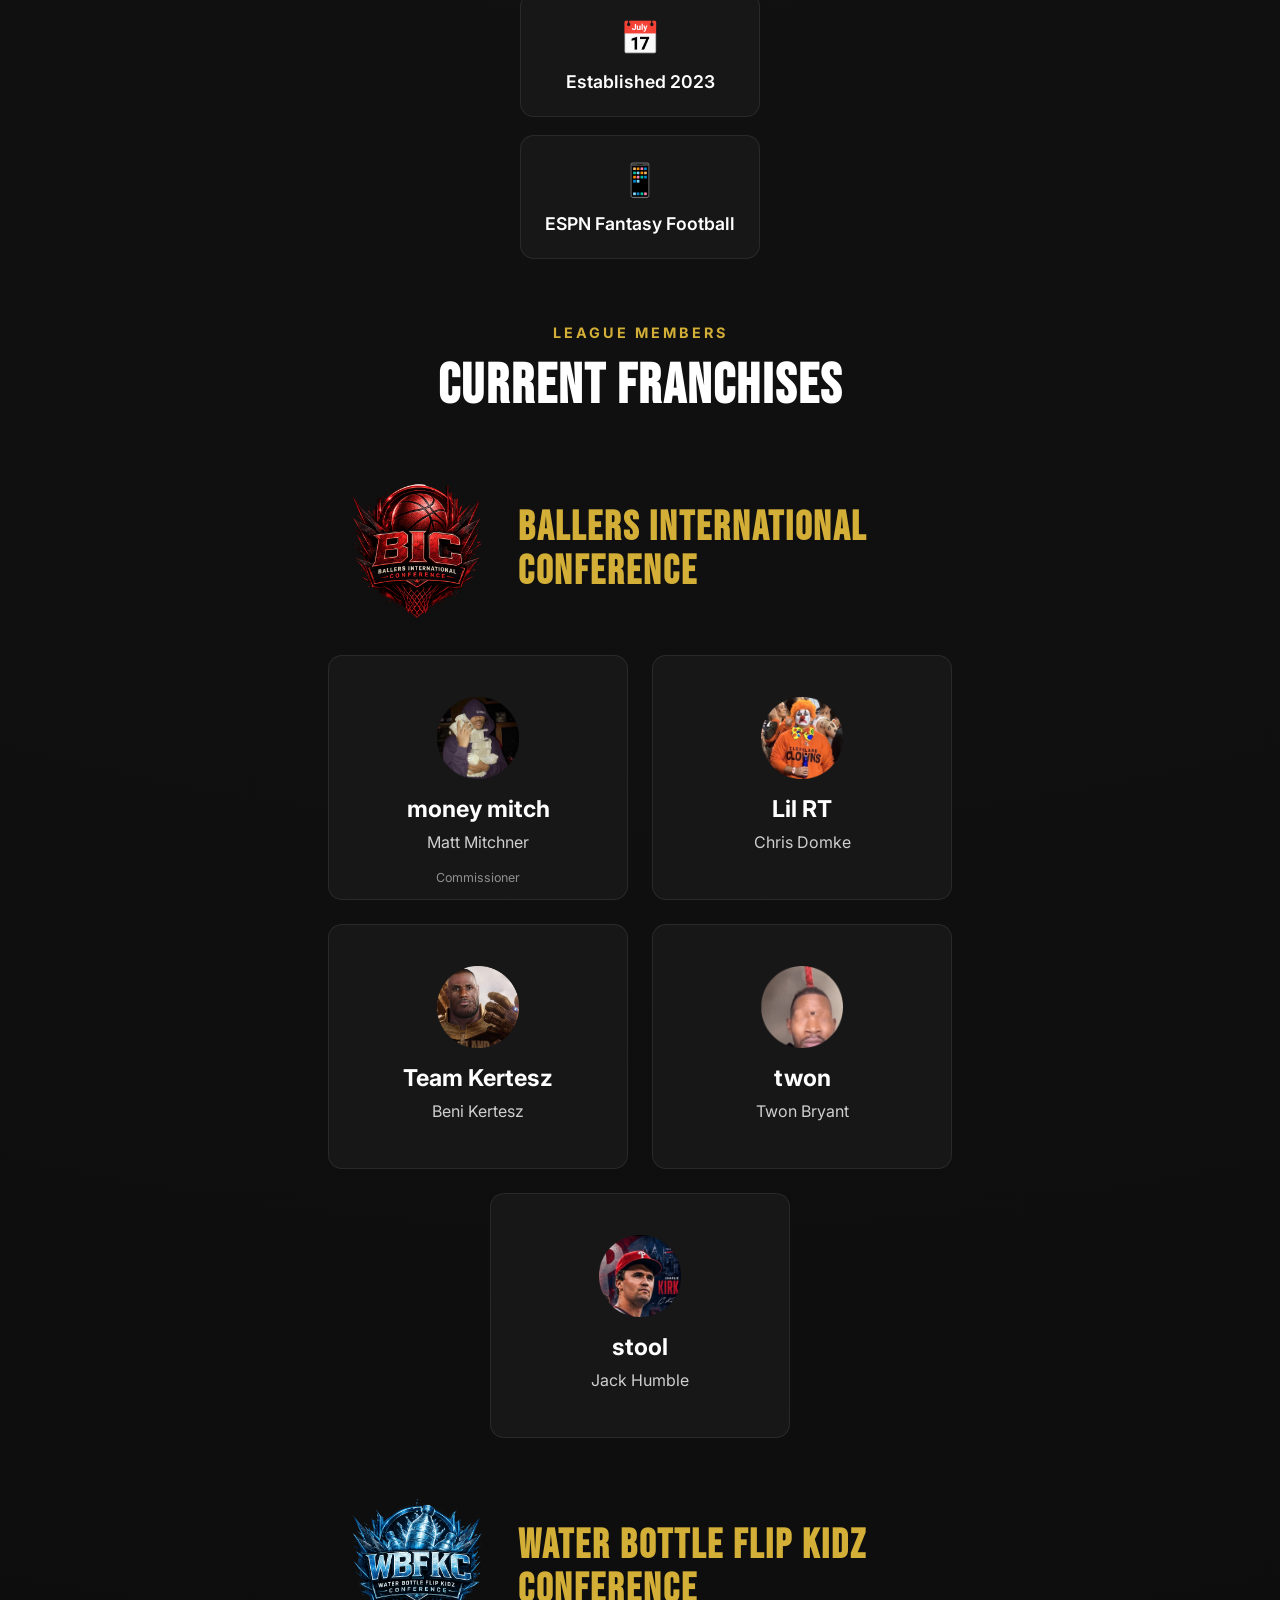
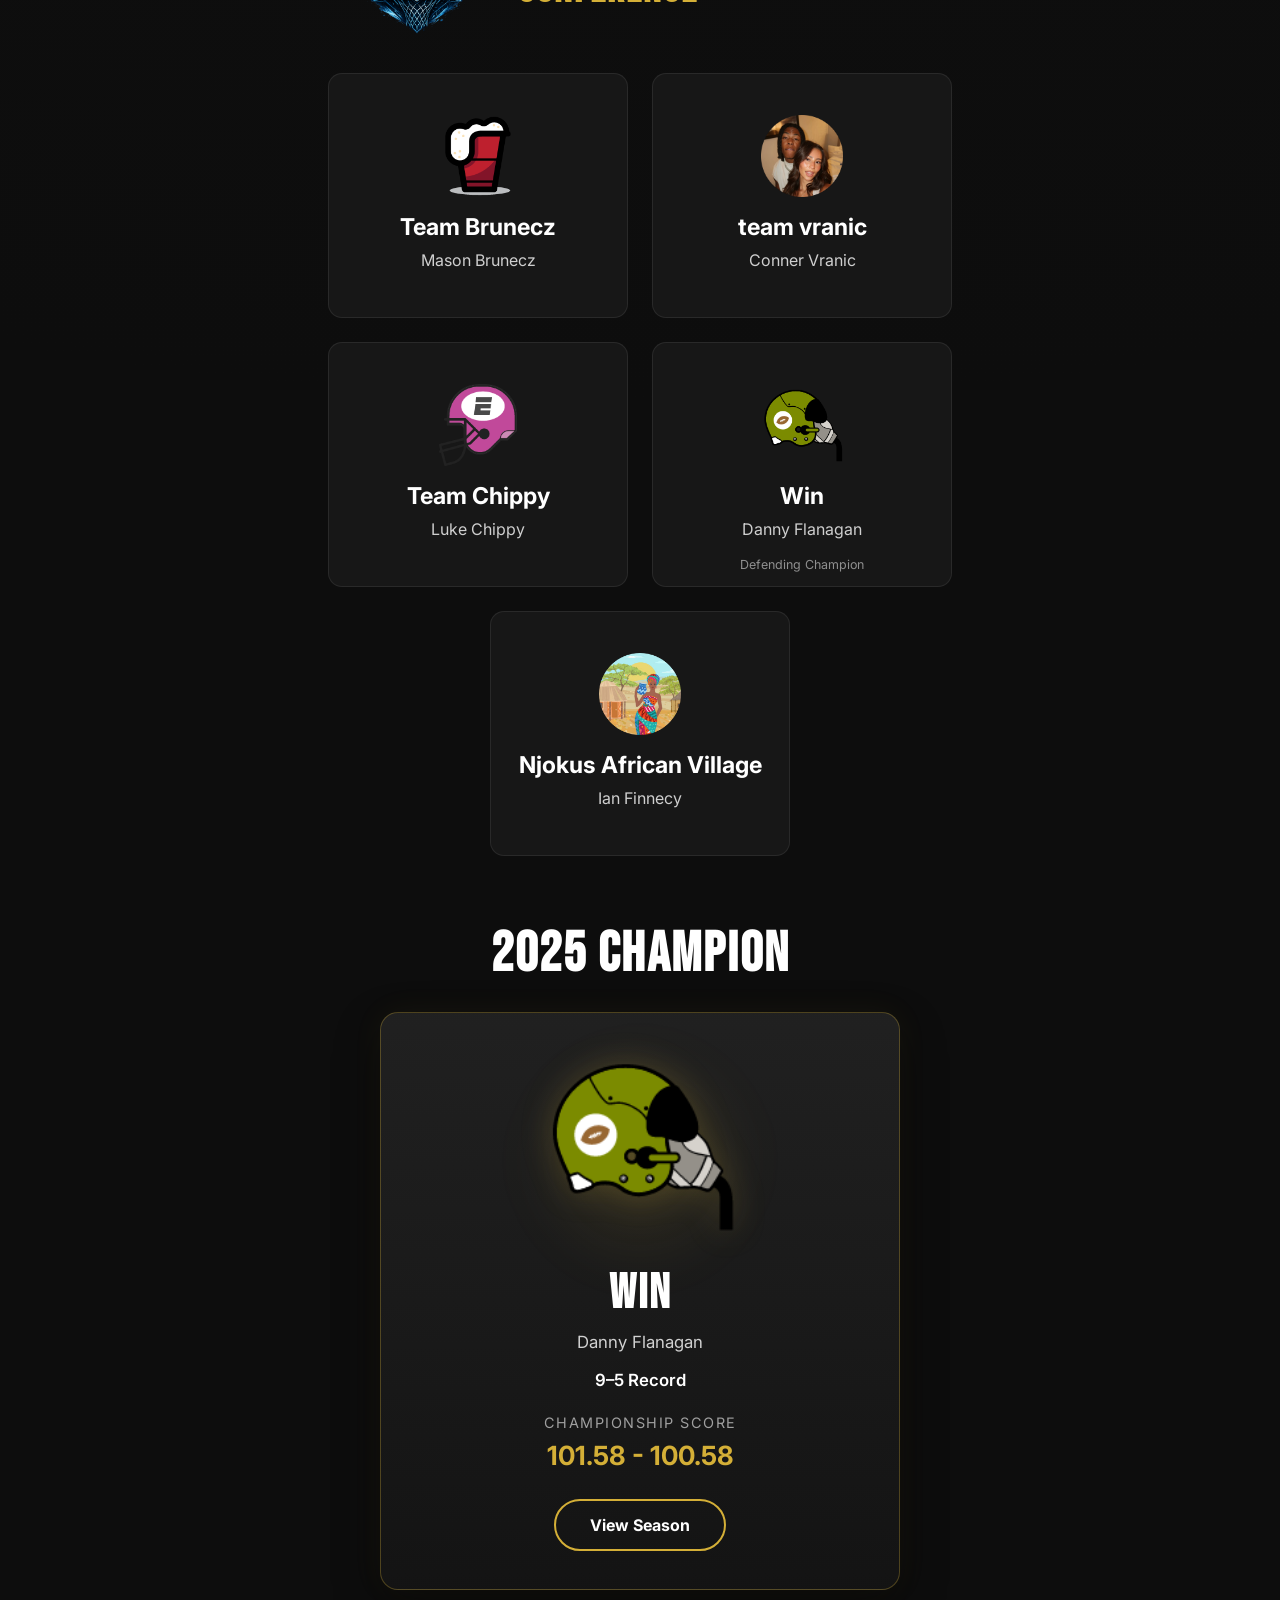
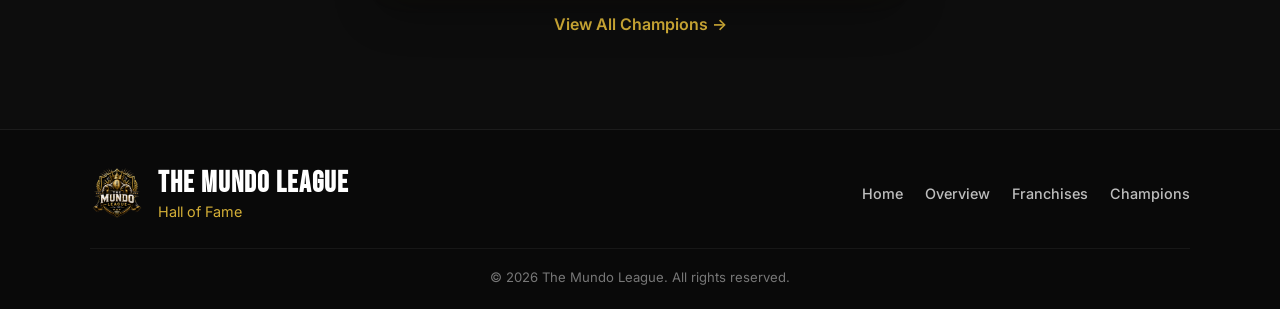
==== commit d819617d: "Update index.html" ====
--- a/index.html
+++ b/index.html
@@ -57,7 +57,7 @@
 
         <nav>
             <a href="#home">Home</a>
-            <a href="#champions">Champions</a>
+            <a href="champions/">Champions</a>
             <a href="#history">History</a>
         </nav>
 
@@ -340,9 +340,7 @@
         <section class="defending-champion" id="champions">
 
             <div class="section-heading champion-section-heading">
-
                 <h2>2025 Champion</h2>
-
             </div>
 
             <article class="champion-card">
@@ -385,8 +383,7 @@
 
             <a
                 class="all-champions-link"
-                href="#"
-                aria-disabled="true"
+                href="champions/"
             >
                 View All Champions →
             </a>
@@ -418,7 +415,7 @@
                 <a href="#home">Home</a>
                 <a href="#overview">Overview</a>
                 <a href="#franchises">Franchises</a>
-                <a href="#champions">Champion</a>
+                <a href="champions/">Champions</a>
 
             </nav>
 
--- a/styles.css
+++ b/styles.css
@@ -1,7 +1,7 @@
 /* ==========================================================
    THE MUNDO LEAGUE
    Hall of Fame
-   Version 5.3 — Team Logos Update
+   Homepage + Past Champions Page
 ========================================================== */
 
 /* ---------- RESET ---------- */
@@ -100,6 +100,10 @@
     color: #D4AF37;
 }
 
+.active-nav-link {
+    color: #D4AF37;
+}
+
 /* ---------- HERO ---------- */
 
 .hero {
@@ -324,7 +328,6 @@
     height: auto;
 
     flex-shrink: 0;
-
     object-fit: contain;
 }
 
@@ -374,7 +377,7 @@
 
     display: flex;
     flex-direction: column;
-    justify-content: flex-start;
+    justify-content: center;
     align-items: center;
 
     text-align: center;
@@ -393,8 +396,6 @@
         0 12px 28px rgba(0, 0, 0, 0.22);
 }
 
-/* Team logos */
-
 .franchise-logo {
     width: 82px;
     height: 82px;
@@ -402,7 +403,6 @@
     margin: 0 auto 17px;
 
     object-fit: contain;
-
     flex-shrink: 0;
 }
 
@@ -419,7 +419,8 @@
     line-height: 1.2;
 }
 
-.commissioner-label {
+.commissioner-label,
+.defending-label {
     position: absolute;
 
     left: 0;
@@ -436,7 +437,13 @@
     padding-bottom: 30px;
 }
 
+.champion-section-heading h2 {
+    margin-bottom: 24px;
+}
+
 .champion-card {
+    position: relative;
+
     width: 100%;
     max-width: 520px;
 
@@ -459,9 +466,39 @@
         0 0 32px rgba(212, 175, 55, 0.06);
 
     text-align: center;
+    overflow: hidden;
+}
+
+.champion-card::before {
+    content: "";
+
+    position: absolute;
+    top: 25px;
+    left: 50%;
+
+    width: 245px;
+    height: 245px;
+
+    transform: translateX(-50%);
+
+    border-radius: 50%;
+
+    background:
+        radial-gradient(
+            circle,
+            rgba(212, 175, 55, 0.2),
+            rgba(212, 175, 55, 0.06),
+            transparent 72%
+        );
+
+    filter: blur(18px);
+    pointer-events: none;
 }
 
 .champion-logo {
+    position: relative;
+    z-index: 1;
+
     width: 190px;
     max-width: 70%;
     height: auto;
@@ -469,6 +506,18 @@
     margin: 0 auto 24px;
 
     object-fit: contain;
+
+    filter:
+        drop-shadow(0 0 16px rgba(212, 175, 55, 0.2));
+}
+
+.champion-card h3,
+.champion-manager,
+.champion-record,
+.championship-score,
+.primary-button {
+    position: relative;
+    z-index: 1;
 }
 
 .champion-card h3 {
@@ -558,6 +607,175 @@
     transform: translateX(3px);
 }
 
+/* ==========================================================
+   PAST CHAMPIONS PAGE
+========================================================== */
+
+.champions-main {
+    width: 100%;
+    max-width: 1050px;
+
+    margin: 0 auto;
+    padding: 145px 25px 55px;
+}
+
+.champions-header {
+    text-align: center;
+
+    margin-bottom: 48px;
+}
+
+.champions-header h1 {
+    font-family: 'Bebas Neue', sans-serif;
+    font-size: 4.5rem;
+    letter-spacing: 3px;
+    line-height: 1;
+
+    margin-bottom: 15px;
+}
+
+.champions-header p {
+    color: #cfcfcf;
+    font-size: 1.05rem;
+}
+
+/* Two columns, filled left to right */
+
+.champions-grid {
+    display: grid;
+    grid-template-columns: repeat(2, minmax(0, 360px));
+
+    justify-content: center;
+
+    gap: 28px;
+}
+
+/*
+If the final row contains only one champion,
+center that final card across both columns.
+When there are four champions, this rule no longer applies.
+*/
+
+.champions-grid
+.past-champion-card:last-child:nth-child(odd) {
+    grid-column: 1 / -1;
+    justify-self: center;
+}
+
+.past-champion-card {
+    width: 100%;
+    min-height: 390px;
+
+    display: flex;
+    flex-direction: column;
+    align-items: center;
+    justify-content: center;
+
+    padding: 30px 26px;
+
+    text-align: center;
+
+    background:
+        linear-gradient(
+            180deg,
+            rgba(29, 29, 29, 0.98),
+            rgba(20, 20, 20, 0.98)
+        );
+
+    border: 1px solid rgba(212, 175, 55, 0.25);
+    border-radius: 16px;
+
+    box-shadow:
+        0 15px 35px rgba(0, 0, 0, 0.28);
+
+    transition:
+        transform 0.25s ease,
+        border-color 0.25s ease,
+        box-shadow 0.25s ease;
+}
+
+.past-champion-card:hover {
+    transform: translateY(-4px);
+
+    border-color: rgba(212, 175, 55, 0.65);
+
+    box-shadow:
+        0 18px 38px rgba(0, 0, 0, 0.34);
+}
+
+.champion-year {
+    width: 100%;
+
+    padding: 10px 5px;
+
+    margin-bottom: 24px;
+
+    border-top: 1px solid rgba(212, 175, 55, 0.45);
+    border-bottom: 1px solid rgba(212, 175, 55, 0.45);
+
+    color: #D4AF37;
+
+    font-family: 'Bebas Neue', sans-serif;
+    font-size: 1.65rem;
+    letter-spacing: 1.5px;
+}
+
+.past-champion-logo {
+    width: 115px;
+    height: 115px;
+
+    margin: 0 auto 20px;
+
+    object-fit: contain;
+}
+
+.past-champion-card h2 {
+    font-family: 'Bebas Neue', sans-serif;
+    font-size: 2.35rem;
+    letter-spacing: 1.5px;
+
+    margin-bottom: 7px;
+}
+
+.past-champion-card p {
+    color: #cfcfcf;
+    font-size: 1rem;
+
+    margin-bottom: 24px;
+}
+
+.past-champion-button {
+    display: inline-block;
+
+    margin-top: auto;
+
+    padding: 11px 25px;
+
+    border: 2px solid #D4AF37;
+    border-radius: 999px;
+
+    color: #ffffff;
+    text-decoration: none;
+    font-size: 0.92rem;
+    font-weight: 700;
+
+    transition:
+        background-color 0.25s ease,
+        color 0.25s ease,
+        transform 0.25s ease,
+        box-shadow 0.25s ease;
+}
+
+.past-champion-button:hover {
+    background: #D4AF37;
+    color: #111111;
+
+    transform: translateY(-2px);
+
+    box-shadow:
+        0 0 20px rgba(212, 175, 55, 0.25);
+}
+
 /* ---------- FOOTER ---------- */
 
 .site-footer {
@@ -745,12 +963,55 @@
         padding: 32px 22px;
     }
 
+    .champion-card::before {
+        width: 215px;
+        height: 215px;
+    }
+
     .champion-logo {
         width: 160px;
     }
 
     .champion-card h3 {
         font-size: 2.6rem;
+    }
+
+    /* Past Champions page */
+
+    .champions-main {
+        padding: 125px 18px 35px;
+    }
+
+    .champions-header {
+        margin-bottom: 36px;
+    }
+
+    .champions-header h1 {
+        font-size: 3.5rem;
+    }
+
+    .champions-grid {
+        grid-template-columns: 1fr;
+
+        gap: 22px;
+    }
+
+    .champions-grid
+    .past-champion-card:last-child:nth-child(odd) {
+        grid-column: auto;
+    }
+
+    .past-champion-card {
+        width: 100%;
+        max-width: 390px;
+        min-height: 365px;
+
+        margin: 0 auto;
+    }
+
+    .past-champion-logo {
+        width: 105px;
+        height: 105px;
     }
 
     .site-footer {
@@ -832,10 +1093,49 @@
         padding: 28px 18px;
     }
 
+    .champion-card::before {
+        width: 195px;
+        height: 195px;
+    }
+
     .champion-logo {
         width: 145px;
     }
 
+    /* Past Champions page */
+
+    .champions-main {
+        padding: 115px 14px 30px;
+    }
+
+    .champions-header h1 {
+        font-size: 3rem;
+    }
+
+    .champions-header p {
+        font-size: 0.95rem;
+    }
+
+    .past-champion-card {
+        max-width: 330px;
+        min-height: 350px;
+
+        padding: 27px 20px;
+    }
+
+    .champion-year {
+        font-size: 1.5rem;
+    }
+
+    .past-champion-logo {
+        width: 95px;
+        height: 95px;
+    }
+
+    .past-champion-card h2 {
+        font-size: 2.1rem;
+    }
+
     .footer-nav {
         gap: 12px;
     }
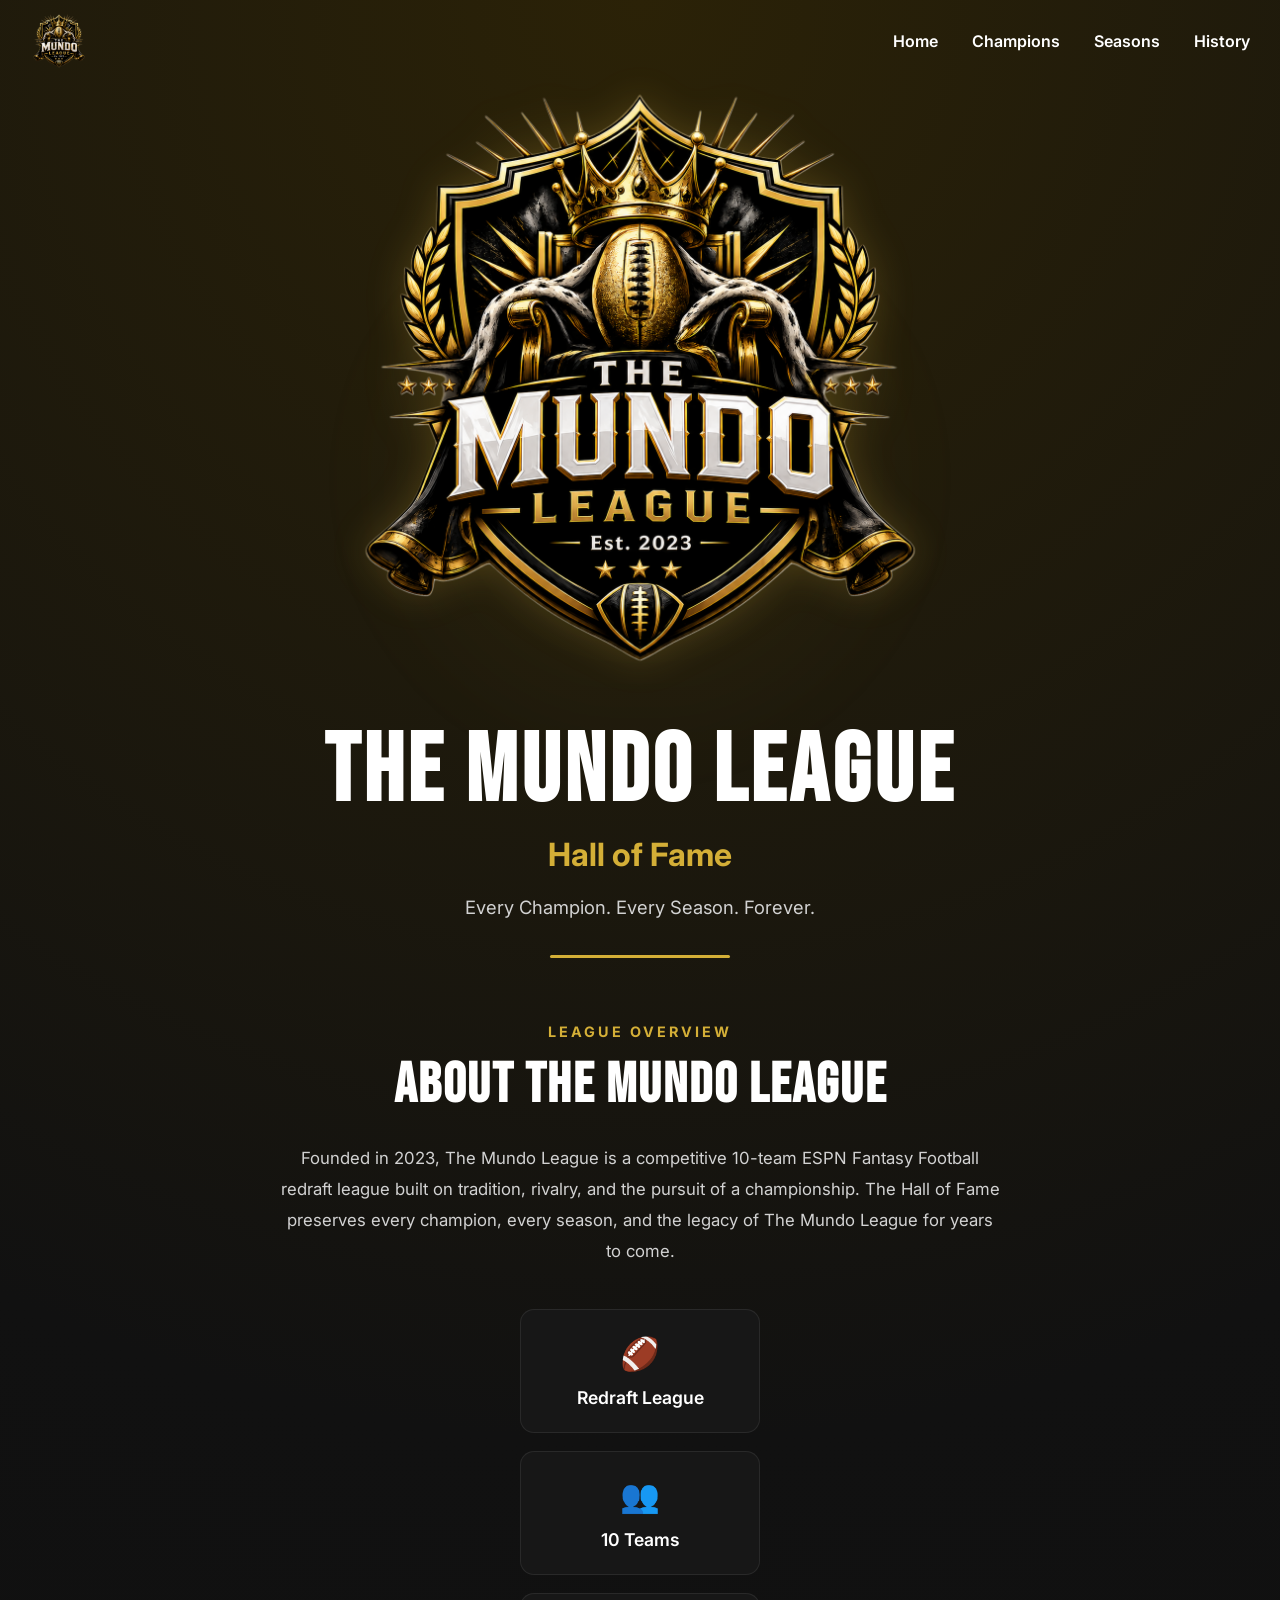
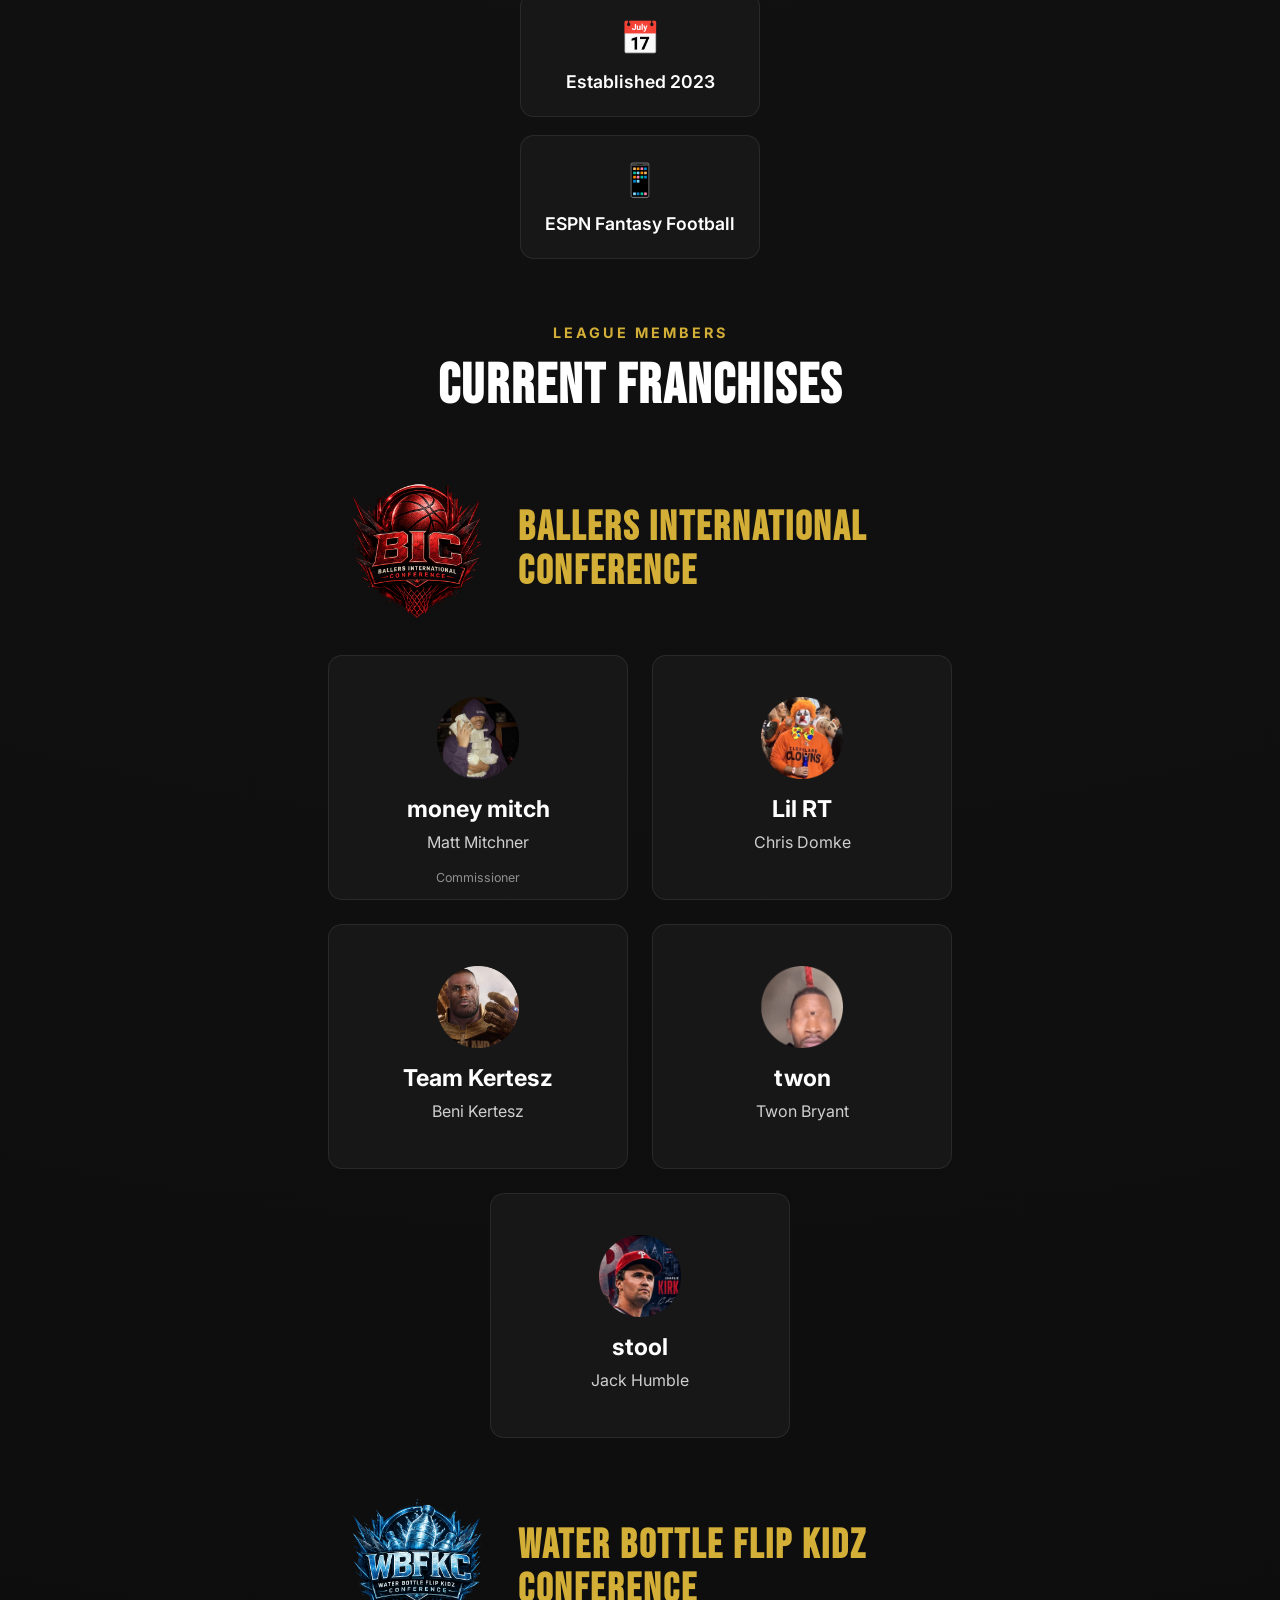
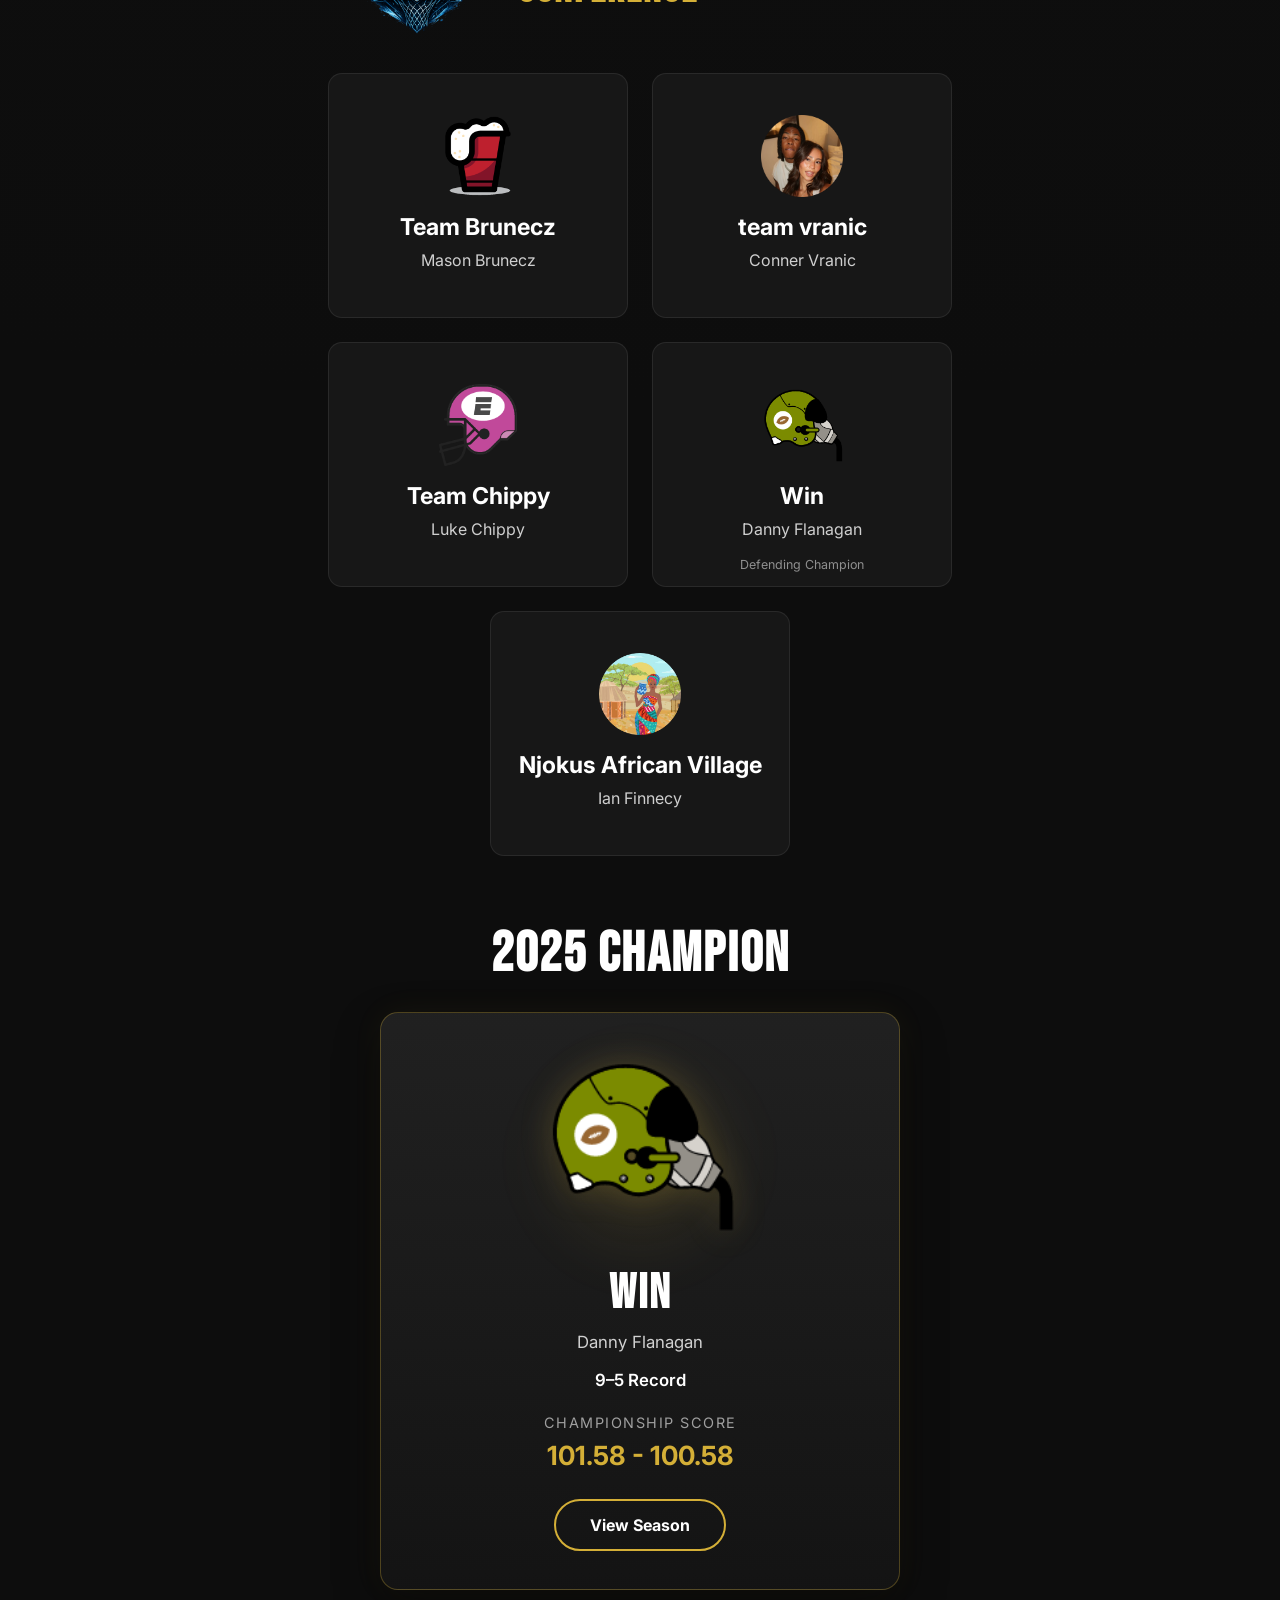
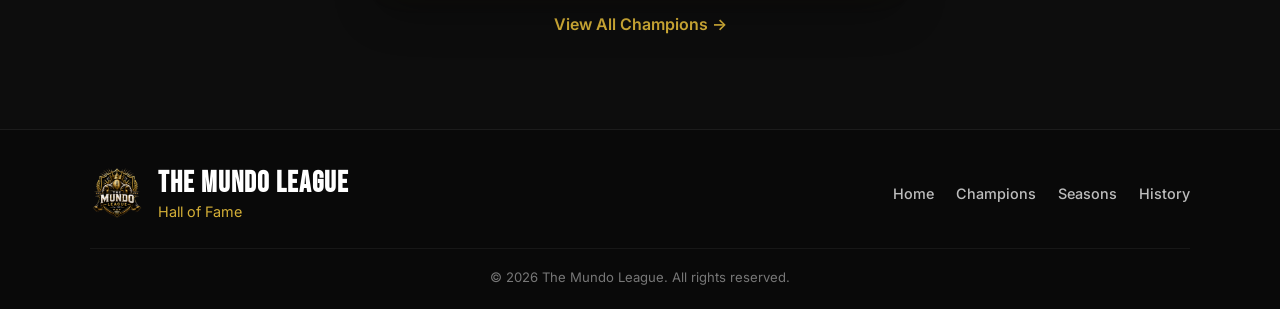
==== commit 6cc65b64: "Update index.html" ====
--- a/index.html
+++ b/index.html
@@ -25,15 +25,15 @@
     <link
         rel="icon"
         type="image/png"
-        href="assets/logos/the-mundo-league-logo.png"
+        href="/assets/logos/the-mundo-league-logo.png"
     >
 
     <link
         rel="apple-touch-icon"
-        href="assets/logos/the-mundo-league-logo.png"
-    >
-
-    <link rel="stylesheet" href="styles.css">
+        href="/assets/logos/the-mundo-league-logo.png"
+    >
+
+    <link rel="stylesheet" href="/styles.css">
 
     <link rel="preconnect" href="https://fonts.googleapis.com">
     <link rel="preconnect" href="https://fonts.gstatic.com" crossorigin>
@@ -48,17 +48,22 @@
 
     <header id="navbar">
 
-        <div class="logo-small">
+        <a
+            class="logo-small"
+            href="/"
+            aria-label="Return to The Mundo League homepage"
+        >
             <img
-                src="assets/logos/the-mundo-league-logo.png"
+                src="/assets/logos/the-mundo-league-logo.png"
                 alt="The Mundo League Logo"
             >
-        </div>
+        </a>
 
         <nav>
-            <a href="#home">Home</a>
-            <a href="champions/">Champions</a>
-            <a href="#history">History</a>
+            <a href="/#home">Home</a>
+            <a href="/champions/">Champions</a>
+            <a href="/seasons/">Seasons</a>
+            <a href="/#history">History</a>
         </nav>
 
     </header>
@@ -69,7 +74,7 @@
 
             <img
                 class="hero-logo"
-                src="assets/logos/the-mundo-league-logo.png"
+                src="/assets/logos/the-mundo-league-logo.png"
                 alt="The Mundo League Logo"
             >
 
@@ -149,7 +154,7 @@
 
                     <img
                         class="conference-logo"
-                        src="assets/logos/bic-logo.png"
+                        src="/assets/logos/bic-logo.png"
                         alt="Ballers International Conference Logo"
                     >
 
@@ -165,7 +170,7 @@
 
                         <img
                             class="franchise-logo"
-                            src="assets/logos/money-mitch.png"
+                            src="/assets/logos/money-mitch.png"
                             alt="money mitch Team Logo"
                         >
 
@@ -183,7 +188,7 @@
 
                         <img
                             class="franchise-logo"
-                            src="assets/logos/lil-rt.png"
+                            src="/assets/logos/lil-rt.png"
                             alt="Lil RT Team Logo"
                         >
 
@@ -197,7 +202,7 @@
 
                         <img
                             class="franchise-logo"
-                            src="assets/logos/team-kertesz.png"
+                            src="/assets/logos/team-kertesz.png"
                             alt="Team Kertesz Logo"
                         >
 
@@ -211,7 +216,7 @@
 
                         <img
                             class="franchise-logo"
-                            src="assets/logos/twon.png"
+                            src="/assets/logos/twon.png"
                             alt="twon Team Logo"
                         >
 
@@ -225,7 +230,7 @@
 
                         <img
                             class="franchise-logo"
-                            src="assets/logos/stool.png"
+                            src="/assets/logos/stool.png"
                             alt="stool Team Logo"
                         >
 
@@ -245,7 +250,7 @@
 
                     <img
                         class="conference-logo"
-                        src="assets/logos/wbfkc-logo.png"
+                        src="/assets/logos/wbfkc-logo.png"
                         alt="Water Bottle Flip Kidz Conference Logo"
                     >
 
@@ -261,7 +266,7 @@
 
                         <img
                             class="franchise-logo"
-                            src="assets/logos/team-brunecz.png"
+                            src="/assets/logos/team-brunecz.png"
                             alt="Team Brunecz Logo"
                         >
 
@@ -275,7 +280,7 @@
 
                         <img
                             class="franchise-logo"
-                            src="assets/logos/team-vranic.png"
+                            src="/assets/logos/team-vranic.png"
                             alt="team vranic Logo"
                         >
 
@@ -289,7 +294,7 @@
 
                         <img
                             class="franchise-logo"
-                            src="assets/logos/team-chippy.png"
+                            src="/assets/logos/team-chippy.png"
                             alt="Team Chippy Logo"
                         >
 
@@ -303,7 +308,7 @@
 
                         <img
                             class="franchise-logo"
-                            src="assets/logos/win.png"
+                            src="/assets/logos/win.png"
                             alt="Win Team Logo"
                         >
 
@@ -321,7 +326,7 @@
 
                         <img
                             class="franchise-logo"
-                            src="assets/logos/njokus-african-village.png"
+                            src="/assets/logos/njokus-african-village.png"
                             alt="Njokus African Village Team Logo"
                         >
 
@@ -347,7 +352,7 @@
 
                 <img
                     class="champion-logo"
-                    src="assets/logos/win-logo.png"
+                    src="/assets/logos/win-logo.png"
                     alt="Win Team Logo"
                 >
 
@@ -383,7 +388,7 @@
 
             <a
                 class="all-champions-link"
-                href="champions/"
+                href="/champions/"
             >
                 View All Champions →
             </a>
@@ -399,7 +404,7 @@
             <div class="footer-brand">
 
                 <img
-                    src="assets/logos/the-mundo-league-logo.png"
+                    src="/assets/logos/the-mundo-league-logo.png"
                     alt="The Mundo League Logo"
                 >
 
@@ -410,14 +415,12 @@
 
             </div>
 
-            <nav class="footer-nav" aria-label="Footer navigation">
-
-                <a href="#home">Home</a>
-                <a href="#overview">Overview</a>
-                <a href="#franchises">Franchises</a>
-                <a href="champions/">Champions</a>
-
-            </nav>
+                <nav class="footer-nav" aria-label="Footer navigation">
+                    <a href="/#home">Home</a>
+                    <a href="/champions/">Champions</a>
+                    <a href="/seasons/">Seasons</a>
+                    <a href="/#history">History</a>
+                </nav>
 
         </div>
 
@@ -427,7 +430,7 @@
 
     </footer>
 
-    <script src="script.js"></script>
+    <script src="/script.js"></script>
 
 </body>
 </html>
--- a/styles.css
+++ b/styles.css
@@ -1,7 +1,7 @@
 /* ==========================================================
    THE MUNDO LEAGUE
    Hall of Fame
-   Homepage + Past Champions Page
+   Homepage + Champions + Seasons
 ========================================================== */
 
 /* ---------- RESET ---------- */
@@ -608,7 +608,7 @@
 }
 
 /* ==========================================================
-   PAST CHAMPIONS PAGE
+   CHAMPIONS PAGE
 ========================================================== */
 
 .champions-main {
@@ -621,7 +621,6 @@
 
 .champions-header {
     text-align: center;
-
     margin-bottom: 48px;
 }
 
@@ -639,8 +638,6 @@
     font-size: 1.05rem;
 }
 
-/* Two columns, filled left to right */
-
 .champions-grid {
     display: grid;
     grid-template-columns: repeat(2, minmax(0, 360px));
@@ -649,17 +646,14 @@
 
     gap: 28px;
 }
-
-/*
-If the final row contains only one champion,
-center that final card across both columns.
-When there are four champions, this rule no longer applies.
-*/
 
 .champions-grid
 .past-champion-card:last-child:nth-child(odd) {
     grid-column: 1 / -1;
     justify-self: center;
+
+    width: 100%;
+    max-width: 360px;
 }
 
 .past-champion-card {
@@ -707,7 +701,6 @@
     width: 100%;
 
     padding: 10px 5px;
-
     margin-bottom: 24px;
 
     border-top: 1px solid rgba(212, 175, 55, 0.45);
@@ -776,6 +769,142 @@
         0 0 20px rgba(212, 175, 55, 0.25);
 }
 
+/* ==========================================================
+   SEASONS PAGE
+========================================================== */
+
+.seasons-main {
+    width: 100%;
+    max-width: 1050px;
+
+    margin: 0 auto;
+    padding: 145px 25px 55px;
+}
+
+.seasons-header {
+    text-align: center;
+    margin-bottom: 48px;
+}
+
+.seasons-header h1 {
+    font-family: 'Bebas Neue', sans-serif;
+    font-size: 4.5rem;
+    letter-spacing: 3px;
+    line-height: 1;
+
+    margin-bottom: 15px;
+}
+
+.seasons-header p {
+    color: #cfcfcf;
+    font-size: 1.05rem;
+}
+
+.seasons-grid {
+    display: grid;
+    grid-template-columns: repeat(2, minmax(0, 360px));
+
+    justify-content: center;
+
+    gap: 28px;
+}
+
+.seasons-grid
+.season-card:last-child:nth-child(odd) {
+    grid-column: 1 / -1;
+    justify-self: center;
+
+    width: 100%;
+    max-width: 360px;
+}
+
+.season-card {
+    width: 100%;
+    min-height: 230px;
+
+    display: flex;
+    flex-direction: column;
+    justify-content: center;
+    align-items: center;
+
+    padding: 30px 26px;
+
+    text-align: center;
+
+    background:
+        linear-gradient(
+            180deg,
+            rgba(29, 29, 29, 0.98),
+            rgba(20, 20, 20, 0.98)
+        );
+
+    border: 1px solid rgba(212, 175, 55, 0.25);
+    border-radius: 16px;
+
+    box-shadow:
+        0 15px 35px rgba(0, 0, 0, 0.28);
+
+    transition:
+        transform 0.25s ease,
+        border-color 0.25s ease,
+        box-shadow 0.25s ease;
+}
+
+.season-card:hover {
+    transform: translateY(-4px);
+
+    border-color: rgba(212, 175, 55, 0.65);
+
+    box-shadow:
+        0 18px 38px rgba(0, 0, 0, 0.34);
+}
+
+.season-year {
+    width: 100%;
+
+    padding: 13px 5px;
+    margin-bottom: 30px;
+
+    border-top: 1px solid rgba(212, 175, 55, 0.45);
+    border-bottom: 1px solid rgba(212, 175, 55, 0.45);
+
+    color: #D4AF37;
+
+    font-family: 'Bebas Neue', sans-serif;
+    font-size: 2rem;
+    letter-spacing: 1.8px;
+}
+
+.season-button {
+    display: inline-block;
+
+    padding: 11px 27px;
+
+    border: 2px solid #D4AF37;
+    border-radius: 999px;
+
+    color: #ffffff;
+    text-decoration: none;
+    font-size: 0.92rem;
+    font-weight: 700;
+
+    transition:
+        background-color 0.25s ease,
+        color 0.25s ease,
+        transform 0.25s ease,
+        box-shadow 0.25s ease;
+}
+
+.season-button:hover {
+    background: #D4AF37;
+    color: #111111;
+
+    transform: translateY(-2px);
+
+    box-shadow:
+        0 0 20px rgba(212, 175, 55, 0.25);
+}
+
 /* ---------- FOOTER ---------- */
 
 .site-footer {
@@ -857,7 +986,6 @@
     max-width: 1100px;
 
     margin: 28px auto 0;
-
     padding-top: 20px;
 
     border-top: 1px solid rgba(255, 255, 255, 0.06);
@@ -976,7 +1104,7 @@
         font-size: 2.6rem;
     }
 
-    /* Past Champions page */
+    /* Champions page */
 
     .champions-main {
         padding: 125px 18px 35px;
@@ -992,13 +1120,15 @@
 
     .champions-grid {
         grid-template-columns: 1fr;
-
         gap: 22px;
     }
 
     .champions-grid
     .past-champion-card:last-child:nth-child(odd) {
         grid-column: auto;
+
+        width: 100%;
+        max-width: 390px;
     }
 
     .past-champion-card {
@@ -1012,6 +1142,41 @@
     .past-champion-logo {
         width: 105px;
         height: 105px;
+    }
+
+    /* Seasons page */
+
+    .seasons-main {
+        padding: 125px 18px 35px;
+    }
+
+    .seasons-header {
+        margin-bottom: 36px;
+    }
+
+    .seasons-header h1 {
+        font-size: 3.5rem;
+    }
+
+    .seasons-grid {
+        grid-template-columns: 1fr;
+        gap: 22px;
+    }
+
+    .seasons-grid
+    .season-card:last-child:nth-child(odd) {
+        grid-column: auto;
+
+        width: 100%;
+        max-width: 390px;
+    }
+
+    .season-card {
+        width: 100%;
+        max-width: 390px;
+        min-height: 215px;
+
+        margin: 0 auto;
     }
 
     .site-footer {
@@ -1102,7 +1267,7 @@
         width: 145px;
     }
 
-    /* Past Champions page */
+    /* Champions page */
 
     .champions-main {
         padding: 115px 14px 30px;
@@ -1116,7 +1281,10 @@
         font-size: 0.95rem;
     }
 
-    .past-champion-card {
+    .past-champion-card,
+    .champions-grid
+    .past-champion-card:last-child:nth-child(odd) {
+        width: 100%;
         max-width: 330px;
         min-height: 350px;
 
@@ -1136,6 +1304,35 @@
         font-size: 2.1rem;
     }
 
+    /* Seasons page */
+
+    .seasons-main {
+        padding: 115px 14px 30px;
+    }
+
+    .seasons-header h1 {
+        font-size: 3rem;
+    }
+
+    .seasons-header p {
+        font-size: 0.95rem;
+    }
+
+    .season-card,
+    .seasons-grid
+    .season-card:last-child:nth-child(odd) {
+        width: 100%;
+        max-width: 330px;
+        min-height: 205px;
+
+        padding: 25px 20px;
+    }
+
+    .season-year {
+        font-size: 1.75rem;
+        margin-bottom: 27px;
+    }
+
     .footer-nav {
         gap: 12px;
     }
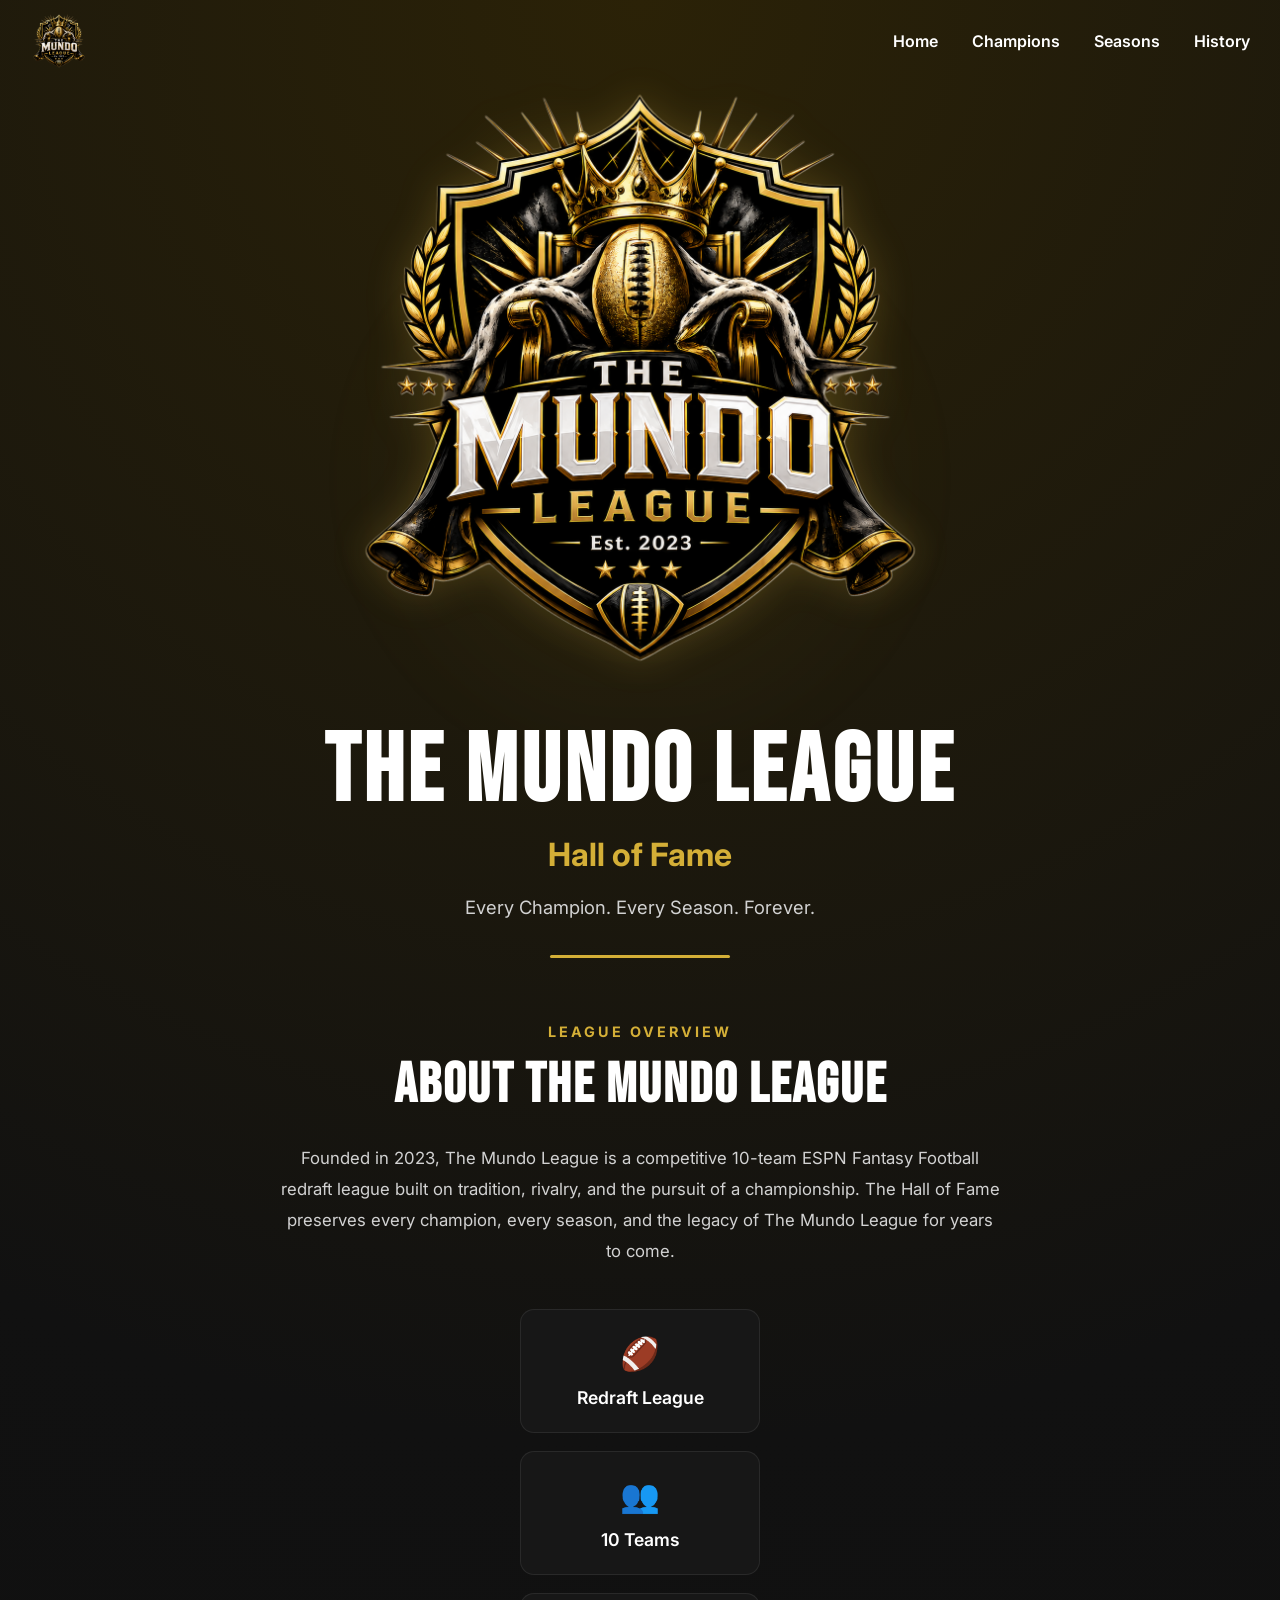
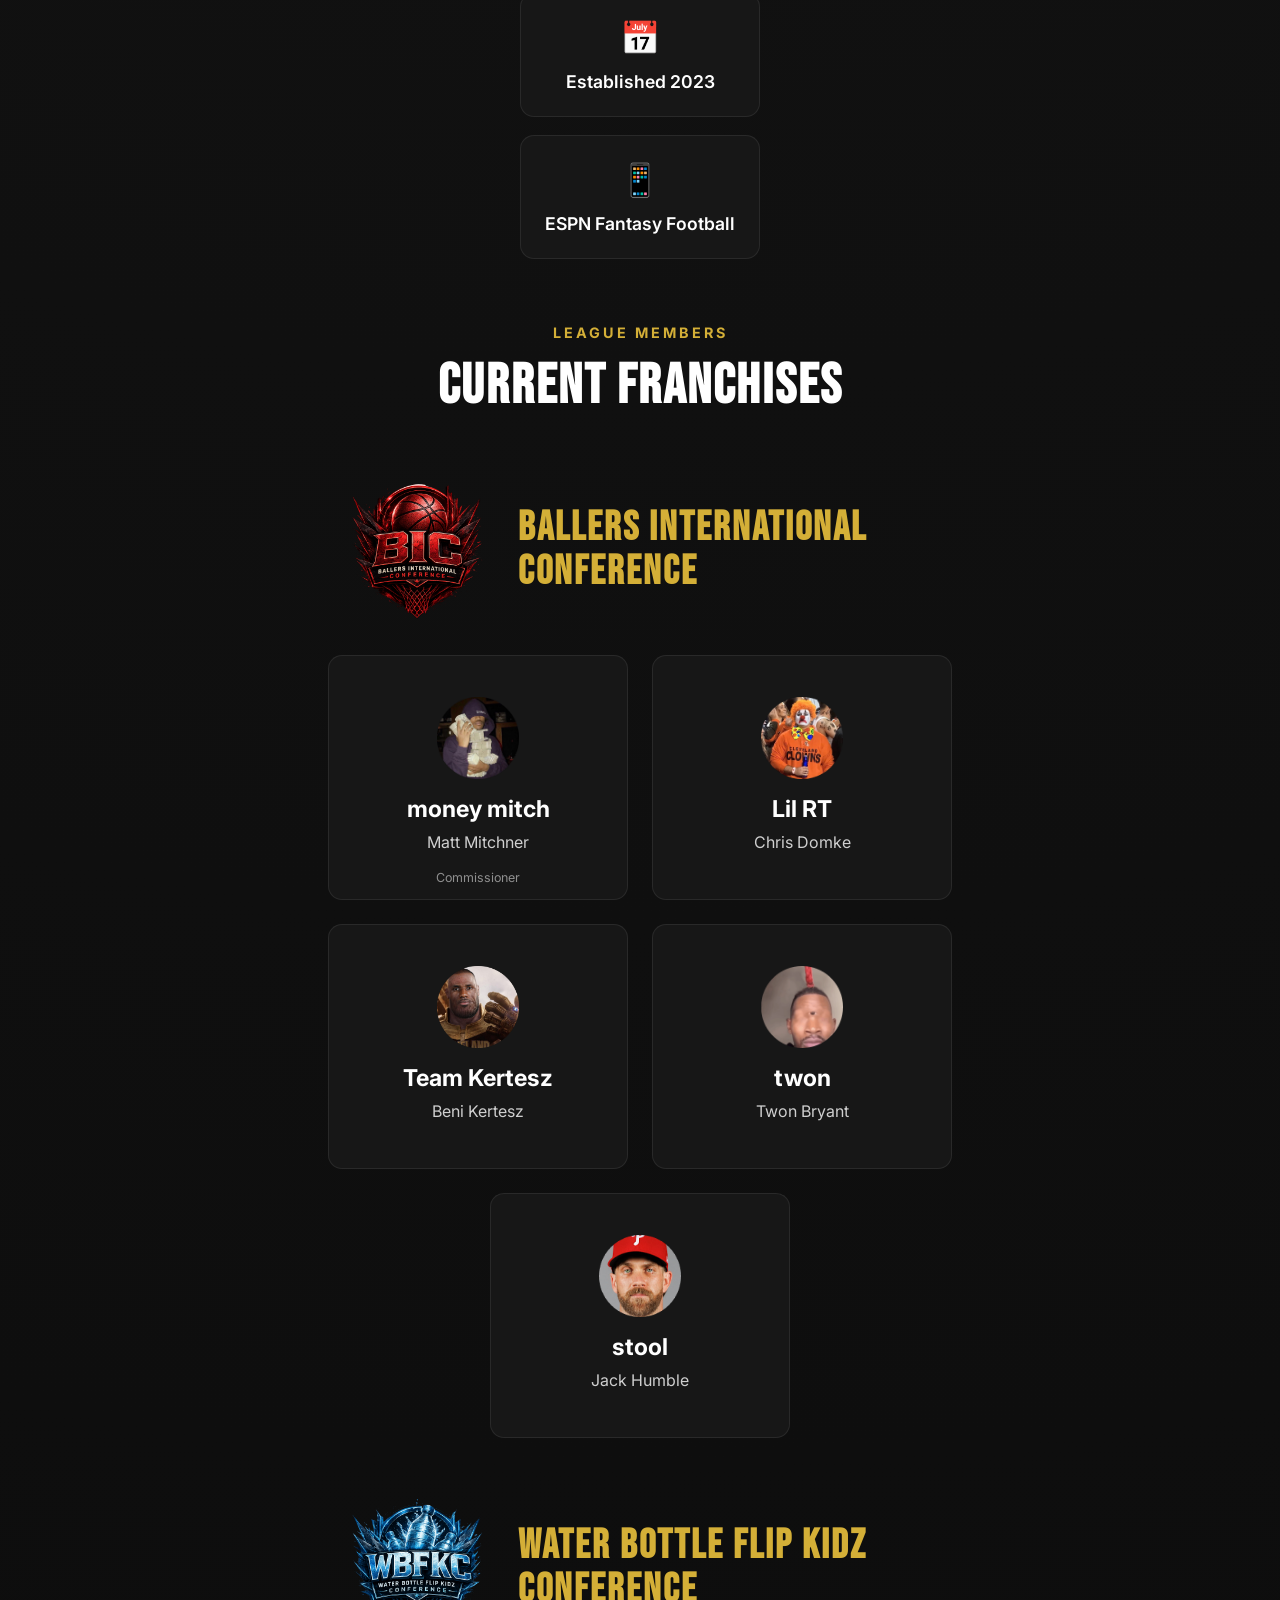
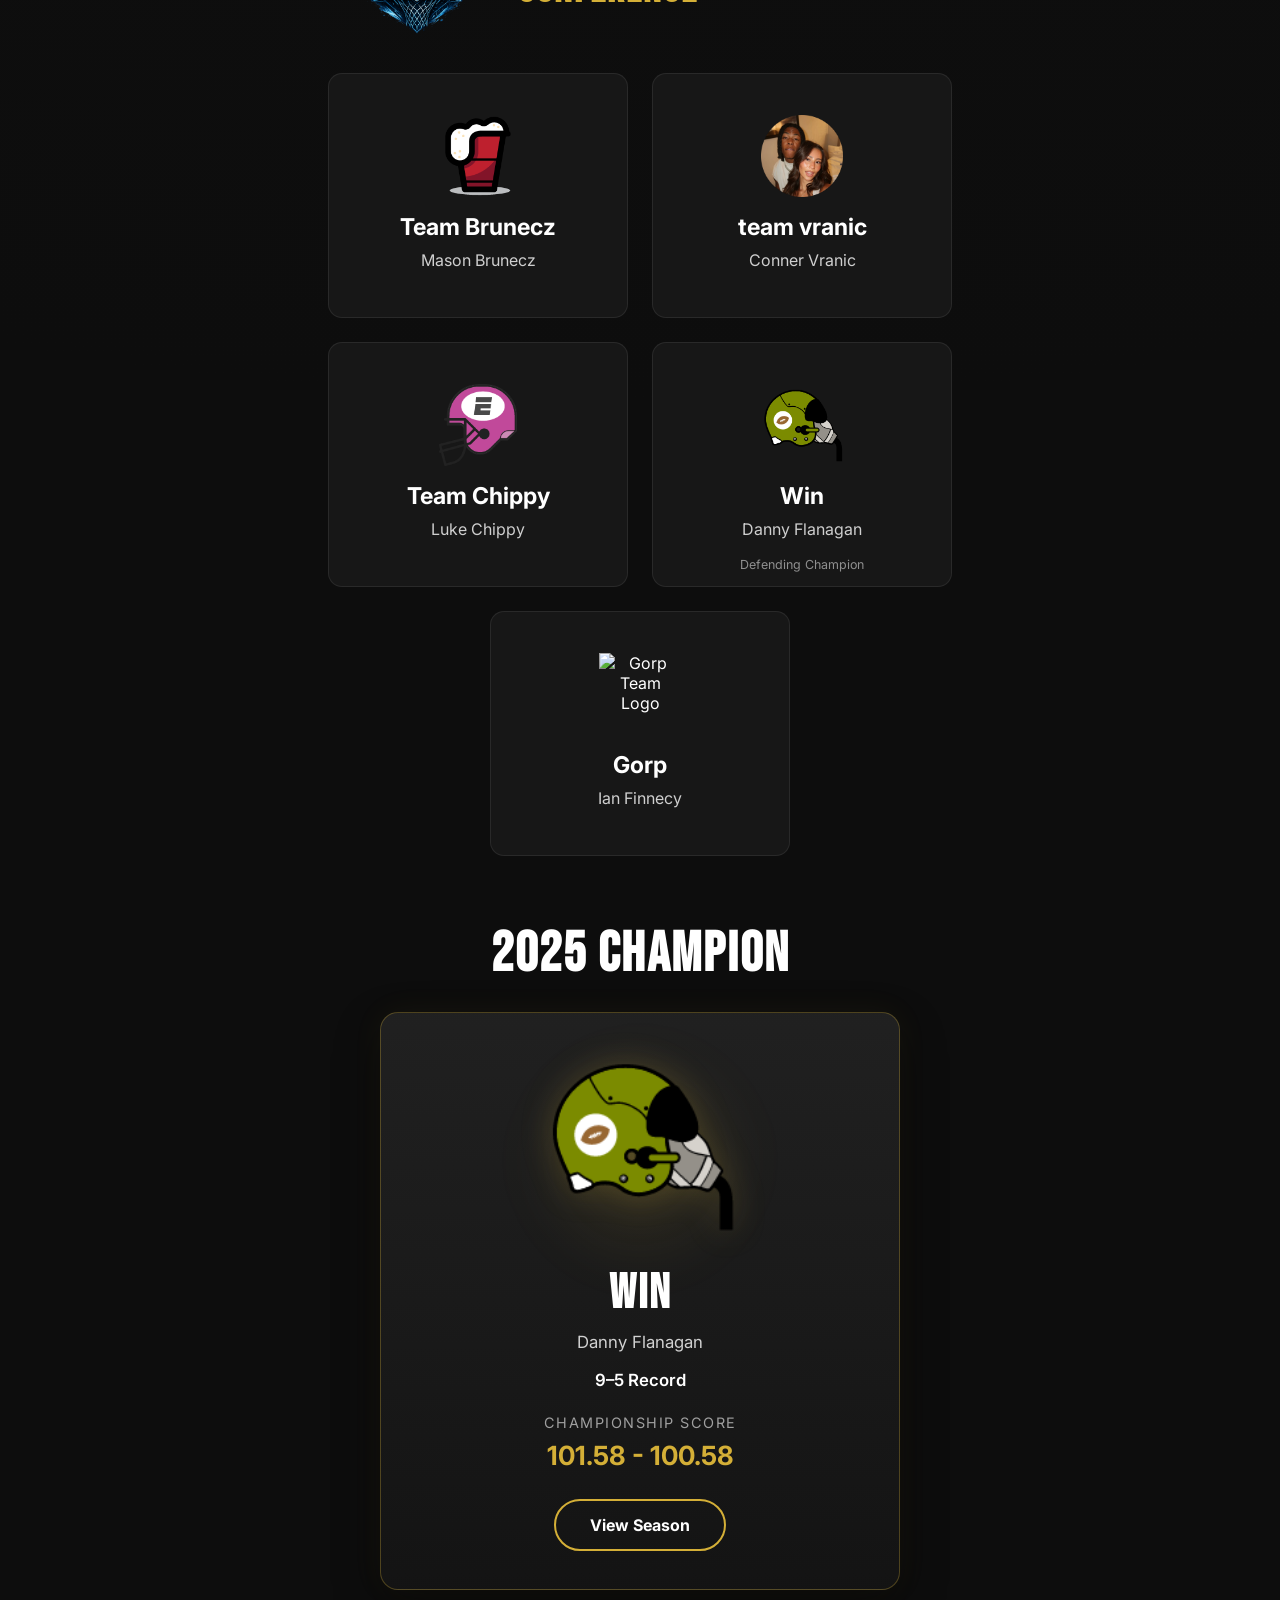
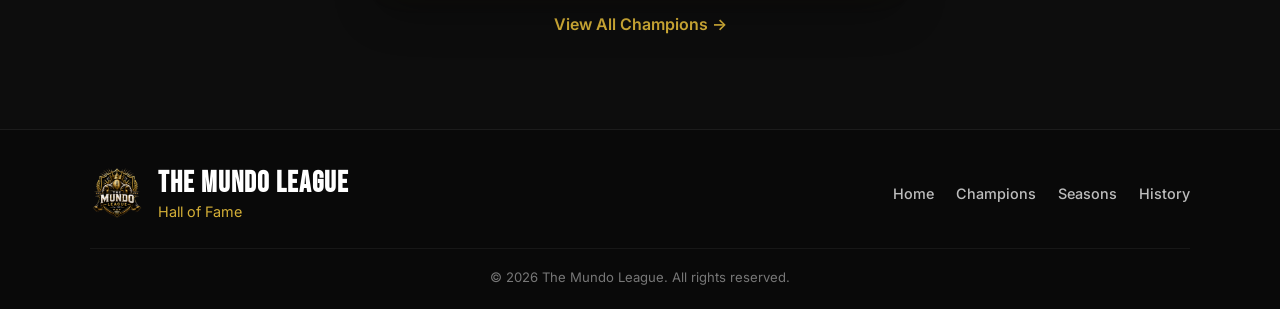
==== commit e67037de: "Update index.html" ====
--- a/index.html
+++ b/index.html
@@ -326,11 +326,11 @@
 
                         <img
                             class="franchise-logo"
-                            src="/assets/logos/njokus-african-village.png"
-                            alt="Njokus African Village Team Logo"
-                        >
-
-                        <h4>Njokus African Village</h4>
+                            src="/assets/logos/gorp.png"
+                            alt="Gorp Team Logo"
+                        >
+
+                        <h4>Gorp</h4>
 
                         <p>Ian Finnecy</p>
 
--- a/styles.css
+++ b/styles.css
@@ -1341,3 +1341,1955 @@
         font-size: 0.82rem;
     }
 }
+
+/* ==========================================================
+   INDIVIDUAL SEASON PAGE
+========================================================== */
+
+.season-detail-main {
+    width: 100%;
+    max-width: 1180px;
+
+    margin: 0 auto;
+    padding: 115px 24px 40px;
+}
+
+/* ---------- SEASON NAVIGATION ---------- */
+
+.season-navigation {
+    width: 100%;
+
+    display: grid;
+    grid-template-columns: 1fr auto 1fr;
+    align-items: center;
+
+    margin-bottom: 38px;
+}
+
+.season-navigation-link,
+.season-navigation-center {
+    color: #cfcfcf;
+    text-decoration: none;
+    font-size: 0.92rem;
+    font-weight: 600;
+
+    transition: color 0.25s ease;
+}
+
+.season-navigation-link {
+    justify-self: start;
+}
+
+.season-navigation-center {
+    justify-self: center;
+    color: #D4AF37;
+}
+
+.season-navigation-placeholder {
+    justify-self: end;
+}
+
+.season-navigation-link:hover,
+.season-navigation-center:hover {
+    color: #D4AF37;
+}
+
+.season-navigation-bottom {
+    margin-top: 60px;
+    margin-bottom: 0;
+}
+
+/* ---------- SEASON HEADER ---------- */
+
+.season-detail-header {
+    text-align: center;
+    margin-bottom: 54px;
+}
+
+.season-detail-header h1 {
+    font-family: 'Bebas Neue', sans-serif;
+    font-size: 4.8rem;
+    line-height: 1;
+    letter-spacing: 3px;
+
+    margin-bottom: 16px;
+}
+
+.season-detail-header > p {
+    color: #cfcfcf;
+    font-size: 1.05rem;
+}
+
+/* ---------- SECTION JUMP NAVIGATION ---------- */
+
+.season-section-navigation {
+    display: flex;
+    justify-content: center;
+    align-items: center;
+    flex-wrap: wrap;
+
+    gap: 9px;
+
+    margin-top: 28px;
+}
+
+.season-section-navigation a {
+    display: inline-flex;
+    align-items: center;
+    justify-content: center;
+
+    min-height: 34px;
+
+    padding: 7px 15px;
+
+    border: 1px solid rgba(212, 175, 55, 0.55);
+    border-radius: 999px;
+
+    background: #171717;
+
+    color: #ffffff;
+    text-decoration: none;
+    font-size: 0.79rem;
+    font-weight: 600;
+
+    transition:
+        border-color 0.25s ease,
+        color 0.25s ease,
+        background-color 0.25s ease;
+}
+
+.season-section-navigation a:hover {
+    color: #D4AF37;
+    border-color: #D4AF37;
+    background: #1d1d1d;
+}
+
+/* ---------- SEASON SECTIONS ---------- */
+
+.season-section {
+    width: 100%;
+
+    margin: 72px auto;
+    scroll-margin-top: 95px;
+}
+
+.season-section-heading {
+    text-align: center;
+    margin-bottom: 32px;
+}
+
+.season-section-heading h2 {
+    font-family: 'Bebas Neue', sans-serif;
+    font-size: 3.2rem;
+    letter-spacing: 2px;
+}
+
+/* ---------- PODIUM ---------- */
+
+.podium-platform {
+    position: relative;
+
+    width: 100%;
+
+    display: grid;
+    grid-template-columns: minmax(0, 1fr) minmax(0, 1.18fr) minmax(0, 1fr);
+    align-items: center;
+
+    gap: 22px;
+
+    padding: 28px 28px 34px;
+
+    border: 1px solid rgba(255, 255, 255, 0.07);
+    border-radius: 20px;
+
+    background:
+        linear-gradient(
+            180deg,
+            rgba(24, 24, 24, 0.96),
+            rgba(14, 14, 14, 0.98)
+        );
+
+    overflow: hidden;
+}
+
+.podium-platform::after {
+    content: "";
+
+    position: absolute;
+    left: 8%;
+    right: 8%;
+    bottom: 0;
+
+    height: 3px;
+
+    background:
+        linear-gradient(
+            90deg,
+            transparent,
+            rgba(212, 175, 55, 0.7),
+            transparent
+        );
+}
+
+.podium-card {
+    position: relative;
+
+    min-width: 0;
+    height: 285px;
+
+    display: flex;
+    flex-direction: column;
+    justify-content: center;
+    align-items: center;
+
+    padding: 24px 16px;
+
+    border: 1px solid rgba(255, 255, 255, 0.09);
+    border-radius: 16px;
+
+    background: #181818;
+
+    text-align: center;
+}
+
+.podium-champion {
+    height: 340px;
+
+    border-color: rgba(212, 175, 55, 0.5);
+
+    background:
+        linear-gradient(
+            180deg,
+            rgba(37, 32, 18, 0.98),
+            rgba(21, 21, 21, 0.98)
+        );
+
+    box-shadow:
+        0 18px 42px rgba(0, 0, 0, 0.34),
+        0 0 34px rgba(212, 175, 55, 0.12);
+}
+
+.podium-second {
+    border-color: rgba(190, 196, 204, 0.35);
+}
+
+.podium-third {
+    border-color: rgba(173, 107, 55, 0.38);
+}
+
+.podium-placement {
+    color: #D4AF37;
+    font-size: 0.8rem;
+    font-weight: 700;
+    text-transform: uppercase;
+    letter-spacing: 1.5px;
+
+    margin-bottom: 18px;
+}
+
+.podium-second .podium-placement {
+    color: #c1c6cc;
+}
+
+.podium-third .podium-placement {
+    color: #c38656;
+}
+
+.podium-logo {
+    width: 90px;
+    height: 90px;
+
+    margin-bottom: 19px;
+
+    object-fit: contain;
+}
+
+.podium-champion .podium-logo {
+    width: 125px;
+    height: 125px;
+
+    filter:
+        drop-shadow(0 0 18px rgba(212, 175, 55, 0.23));
+}
+
+.podium-card h3 {
+    max-width: 100%;
+
+    font-family: 'Bebas Neue', sans-serif;
+    font-size: 2rem;
+    line-height: 1.05;
+    letter-spacing: 1.3px;
+
+    margin-bottom: 8px;
+
+    overflow-wrap: anywhere;
+}
+
+.podium-champion h3 {
+    font-size: 2.65rem;
+}
+
+.podium-card p {
+    color: #bdbdbd;
+    font-size: 0.9rem;
+}
+
+.podium-champion p {
+    font-size: 1rem;
+}
+
+/* ---------- DATA PLACEHOLDERS ---------- */
+
+.season-data-placeholder,
+.playoff-bracket-placeholder {
+    width: 100%;
+
+    padding: 48px 24px;
+
+    border: 1px dashed rgba(212, 175, 55, 0.32);
+    border-radius: 16px;
+
+    background: rgba(20, 20, 20, 0.72);
+
+    color: #8f8f8f;
+    text-align: center;
+}
+
+/* ---------- PLAYOFF BRACKET CONTAINER ---------- */
+
+.playoff-bracket-scroll {
+    width: 100%;
+    max-width: 100%;
+
+    overflow-x: auto;
+    overflow-y: hidden;
+
+    padding-bottom: 10px;
+
+    -webkit-overflow-scrolling: touch;
+    overscroll-behavior-x: contain;
+}
+
+.playoff-bracket-placeholder {
+    min-width: 760px;
+}
+
+/* ---------- TABLE BASE FOR UPCOMING DATA ---------- */
+
+.season-table-wrapper {
+    width: 100%;
+    max-width: 100%;
+
+    overflow-x: auto;
+
+    border: 1px solid rgba(255, 255, 255, 0.08);
+    border-radius: 15px;
+
+    background: #151515;
+}
+
+.season-table {
+    width: 100%;
+    min-width: 900px;
+
+    border-collapse: collapse;
+}
+
+.season-table th,
+.season-table td {
+    padding: 14px 15px;
+
+    border-bottom: 1px solid rgba(255, 255, 255, 0.06);
+
+    white-space: nowrap;
+    text-align: right;
+}
+
+.season-table th {
+    color: #9f9f9f;
+
+    font-size: 0.76rem;
+    font-weight: 700;
+    text-transform: uppercase;
+    letter-spacing: 1px;
+}
+
+.season-table th:first-child,
+.season-table td:first-child {
+    width: 56px;
+    text-align: left;
+}
+
+.season-table th:nth-child(2),
+.season-table td:nth-child(2) {
+    min-width: 260px;
+    text-align: left;
+}
+
+.season-table th:last-child,
+.season-table td:last-child {
+    padding-right: 24px;
+}
+
+.season-table tbody tr:last-child td {
+    border-bottom: 0;
+}
+
+.table-team {
+    display: inline-flex;
+    align-items: center;
+
+    gap: 9px;
+}
+
+.table-team-link {
+    display: inline-flex;
+    align-items: center;
+
+    gap: 9px;
+
+    color: #ffffff;
+    text-decoration: none;
+    font-weight: 700;
+
+    transition: color 0.25s ease;
+}
+
+.table-team-link:hover {
+    color: #D4AF37;
+}
+
+.table-team-logo {
+    width: 28px;
+    height: 28px;
+
+    object-fit: contain;
+
+    transition: transform 0.25s ease;
+}
+
+.table-team-link:hover .table-team-logo {
+    transform: scale(1.05);
+}
+
+.table-manager {
+    color: #8f8f8f;
+    font-size: 0.86rem;
+    font-weight: 400;
+}
+
+.diff-positive {
+    color: #57c785;
+}
+
+.diff-negative {
+    color: #e36a6a;
+}
+
+.diff-neutral {
+    color: #cfcfcf;
+}
+
+/* ---------- TABLET ---------- */
+
+@media (max-width: 768px) {
+
+    .season-detail-main {
+        padding: 100px 14px 30px;
+    }
+
+    .season-navigation {
+        margin-bottom: 30px;
+    }
+
+    .season-navigation-link,
+    .season-navigation-center {
+        font-size: 0.8rem;
+    }
+
+    .season-detail-header {
+        margin-bottom: 42px;
+    }
+
+    .season-detail-header h1 {
+        font-size: 3.6rem;
+    }
+
+    .season-detail-header > p {
+        font-size: 0.96rem;
+    }
+
+    .season-section-navigation {
+        gap: 7px;
+        margin-top: 23px;
+    }
+
+    .season-section-navigation a {
+        min-height: 32px;
+
+        padding: 6px 11px;
+
+        font-size: 0.72rem;
+    }
+
+    .season-section {
+        margin: 56px auto;
+        scroll-margin-top: 84px;
+    }
+
+    .season-section-heading {
+        margin-bottom: 25px;
+    }
+
+    .season-section-heading h2 {
+        font-size: 2.55rem;
+    }
+
+    .podium-platform {
+        grid-template-columns: 1fr 1.15fr 1fr;
+
+        gap: 10px;
+
+        padding: 18px 9px 24px;
+    }
+
+    .podium-card {
+        height: 230px;
+
+        padding: 17px 6px;
+    }
+
+    .podium-champion {
+        height: 275px;
+    }
+
+    .podium-placement {
+        font-size: 0.6rem;
+        letter-spacing: 0.7px;
+
+        margin-bottom: 12px;
+    }
+
+    .podium-logo {
+        width: 60px;
+        height: 60px;
+
+        margin-bottom: 13px;
+    }
+
+    .podium-champion .podium-logo {
+        width: 84px;
+        height: 84px;
+    }
+
+    .podium-card h3 {
+        font-size: 1.25rem;
+        letter-spacing: 0.5px;
+    }
+
+    .podium-champion h3 {
+        font-size: 1.65rem;
+    }
+
+    .podium-card p {
+        font-size: 0.67rem;
+    }
+
+    .podium-champion p {
+        font-size: 0.76rem;
+    }
+
+    .playoff-bracket-placeholder {
+        min-width: 700px;
+    }
+}
+
+/* ---------- SMALL PHONES ---------- */
+
+@media (max-width: 390px) {
+
+    .season-detail-main {
+        padding-left: 9px;
+        padding-right: 9px;
+    }
+
+    .season-navigation-link,
+    .season-navigation-center {
+        font-size: 0.7rem;
+    }
+
+    .season-detail-header h1 {
+        font-size: 3.05rem;
+    }
+
+    .season-section-navigation {
+        max-width: 340px;
+        margin-left: auto;
+        margin-right: auto;
+    }
+
+    .season-section-navigation a {
+        padding: 6px 9px;
+        font-size: 0.67rem;
+    }
+
+    .podium-platform {
+        gap: 6px;
+        padding-left: 5px;
+        padding-right: 5px;
+    }
+
+    .podium-card {
+        height: 215px;
+        padding-left: 4px;
+        padding-right: 4px;
+    }
+
+    .podium-champion {
+        height: 255px;
+    }
+
+    .podium-placement {
+        font-size: 0.53rem;
+    }
+
+    .podium-logo {
+        width: 52px;
+        height: 52px;
+    }
+
+    .podium-champion .podium-logo {
+        width: 73px;
+        height: 73px;
+    }
+
+    .podium-card h3 {
+        font-size: 1.05rem;
+    }
+
+    .podium-champion h3 {
+        font-size: 1.42rem;
+    }
+
+    .podium-card p {
+        font-size: 0.59rem;
+    }
+
+    .podium-champion p {
+        font-size: 0.68rem;
+    }
+}
+
+/* ==========================================================
+   CONFERENCE FINISHES
+========================================================== */
+
+.conference-tables-container {
+
+    width: 100%;
+
+    padding: 28px;
+
+    border: 1px solid rgba(255,255,255,.08);
+    border-radius: 18px;
+
+    background:
+        linear-gradient(
+            180deg,
+            rgba(24,24,24,.96),
+            rgba(16,16,16,.98)
+        );
+
+    box-shadow:
+        0 15px 35px rgba(0,0,0,.25);
+
+}
+
+.conference-table-group + .conference-table-group {
+
+    margin-top: 44px;
+    padding-top: 36px;
+
+    border-top: 1px solid rgba(255,255,255,.08);
+
+}
+
+.conference-table-group h3 {
+
+    margin-bottom: 20px;
+
+    text-align: center;
+
+    font-family: 'Bebas Neue', sans-serif;
+    font-size: 2.2rem;
+    letter-spacing: 1.5px;
+
+    color: #D4AF37;
+
+}
+
+.conference-standings-table{
+
+    min-width:900px;
+
+}
+
+.conference-standings-table th:first-child,
+.conference-standings-table td:first-child{
+
+    width:60px;
+
+}
+
+.conference-standings-table th:nth-child(2),
+.conference-standings-table td:nth-child(2){
+
+    min-width:310px;
+
+}
+
+.conference-standings-table th:last-child,
+.conference-standings-table td:last-child{
+
+    padding-right:28px;
+
+}
+
+@media (max-width:768px){
+
+    .conference-tables-container{
+
+        padding:18px 10px;
+
+    }
+
+    .conference-table-group + .conference-table-group{
+
+        margin-top:34px;
+        padding-top:28px;
+
+    }
+
+    .conference-table-group h3{
+
+        font-size:1.75rem;
+
+    }
+
+}
+
+@media (max-width:390px){
+
+    .conference-tables-container{
+
+        padding:14px 6px;
+
+    }
+
+    .conference-table-group h3{
+
+        font-size:1.45rem;
+
+    }
+
+}
+
+/* ==========================================================
+   PLAYOFF BRACKET
+========================================================== */
+
+.playoff-bracket-scroll {
+    width: 100%;
+    max-width: 100%;
+
+    overflow-x: auto;
+    overflow-y: hidden;
+
+    padding-bottom: 12px;
+
+    -webkit-overflow-scrolling: touch;
+    overscroll-behavior-x: contain;
+}
+
+.playoff-bracket {
+    min-width: 980px;
+
+    display: grid;
+    grid-template-columns: repeat(3, minmax(0, 1fr));
+    align-items: stretch;
+
+    gap: 48px;
+
+    padding: 28px;
+
+    border: 1px solid rgba(255, 255, 255, 0.08);
+    border-radius: 18px;
+
+    background:
+        linear-gradient(
+            180deg,
+            rgba(24, 24, 24, 0.97),
+            rgba(15, 15, 15, 0.99)
+        );
+}
+
+/* ---------- ROUNDS ---------- */
+
+.bracket-round {
+    position: relative;
+
+    display: flex;
+    flex-direction: column;
+
+    gap: 28px;
+
+    overflow: visible;
+}
+
+.bracket-round-one {
+    justify-content: space-between;
+}
+
+.bracket-round-two,
+.bracket-championship {
+    justify-content: center;
+}
+
+.bracket-round-heading {
+    position: relative;
+    z-index: 3;
+
+    text-align: center;
+}
+
+.bracket-round-heading h3 {
+    font-family: 'Bebas Neue', sans-serif;
+    font-size: 2rem;
+    letter-spacing: 1.5px;
+
+    color: #D4AF37;
+}
+
+.bracket-round-heading p {
+    margin-top: 4px;
+
+    color: #8f8f8f;
+    font-size: 0.78rem;
+}
+
+/* ---------- MATCHUP CARDS ---------- */
+
+.bracket-matchup {
+    position: relative;
+    z-index: 2;
+
+    overflow: visible;
+
+    border: 1px solid rgba(255, 255, 255, 0.1);
+    border-radius: 12px;
+
+    background: #171717;
+}
+
+.bracket-team {
+    display: grid;
+    grid-template-columns: 24px minmax(0, 1fr) auto;
+    align-items: center;
+
+    gap: 8px;
+
+    min-height: 50px;
+
+    padding: 9px 11px;
+}
+
+.bracket-team + .bracket-team {
+    border-top: 1px solid rgba(255, 255, 255, 0.07);
+}
+
+.bracket-seed {
+    color: #8f8f8f;
+    font-size: 0.78rem;
+    font-weight: 700;
+}
+
+.bracket-team-link {
+    min-width: 0;
+
+    display: inline-flex;
+    align-items: center;
+
+    gap: 8px;
+
+    color: #ffffff;
+    text-decoration: none;
+    font-weight: 700;
+
+    transition: color 0.25s ease;
+}
+
+.bracket-team-link:hover {
+    color: #D4AF37;
+}
+
+.bracket-team-logo {
+    width: 24px;
+    height: 24px;
+
+    flex-shrink: 0;
+
+    object-fit: contain;
+
+    transition: transform 0.25s ease;
+}
+
+.bracket-team-link:hover .bracket-team-logo {
+    transform: scale(1.05);
+}
+
+.bracket-team-name {
+    overflow: hidden;
+
+    text-overflow: ellipsis;
+    white-space: nowrap;
+}
+
+.bracket-score {
+    color: #ffffff;
+    font-size: 0.88rem;
+    font-weight: 700;
+}
+
+.bracket-winner {
+    opacity: 1;
+}
+
+.bracket-loser {
+    opacity: 0.5;
+}
+
+.bracket-final {
+    width: 100%;
+
+    align-self: center;
+
+    border-color: rgba(212, 175, 55, 0.38);
+
+    box-shadow:
+        0 0 25px rgba(212, 175, 55, 0.08);
+}
+
+/* ==========================================================
+   PLAYOFF BRACKET — CENTERING + CONNECTORS ONLY
+========================================================== */
+
+.playoff-bracket {
+    min-width: 980px;
+    min-height: 620px;
+
+    display: grid;
+    grid-template-columns: repeat(3, minmax(0, 1fr));
+
+    gap: 48px;
+
+    padding: 28px;
+
+    border: 1px solid rgba(255, 255, 255, 0.08);
+    border-radius: 18px;
+
+    background:
+        linear-gradient(
+            180deg,
+            rgba(24, 24, 24, 0.97),
+            rgba(15, 15, 15, 0.99)
+        );
+}
+
+/* ==========================================================
+   BRACKET ROUND POSITIONING
+========================================================== */
+
+.bracket-round {
+    position: relative;
+    height: 560px;
+    overflow: visible;
+}
+
+/* Keep every round title aligned across the top */
+
+.bracket-round-heading {
+    position: absolute;
+    top: 0;
+    left: 0;
+
+    width: 100%;
+
+    text-align: center;
+    z-index: 4;
+}
+
+.bracket-round-heading h3 {
+    font-family: 'Bebas Neue', sans-serif;
+    font-size: 2rem;
+    letter-spacing: 1.5px;
+
+    color: #D4AF37;
+}
+
+.bracket-round-heading p {
+    margin-top: 4px;
+
+    color: #8f8f8f;
+    font-size: 0.78rem;
+}
+
+/* ==========================================================
+   MATCHUP POSITIONING
+========================================================== */
+
+.bracket-matchup {
+    position: absolute;
+    left: 0;
+
+    width: 100%;
+
+    transform: translateY(-50%);
+
+    z-index: 2;
+    overflow: visible;
+
+    border: 1px solid rgba(255, 255, 255, 0.1);
+    border-radius: 12px;
+
+    background: #171717;
+}
+
+/* Round 1 — four matchup cards */
+
+.bracket-round-one .bracket-matchup:nth-child(2) {
+    top: 18%;
+}
+
+.bracket-round-one .bracket-matchup:nth-child(3) {
+    top: 38%;
+}
+
+.bracket-round-one .bracket-matchup:nth-child(4) {
+    top: 62%;
+}
+
+.bracket-round-one .bracket-matchup:nth-child(5) {
+    top: 82%;
+}
+
+/* Round 2 — centered between the Round 1 pairs */
+
+.bracket-round-two .bracket-matchup:nth-child(2) {
+    top: 28%;
+}
+
+.bracket-round-two .bracket-matchup:nth-child(3) {
+    top: 72%;
+}
+
+/* Championship — centered between both semifinals */
+
+.bracket-championship .bracket-matchup:nth-child(2) {
+    top: 50%;
+}
+
+.bracket-final {
+    border-color: rgba(212, 175, 55, 0.38);
+
+    box-shadow:
+        0 0 25px rgba(212, 175, 55, 0.08);
+}
+
+/* ==========================================================
+   ROUND 1 CONNECTORS
+========================================================== */
+
+/*
+Every Round 1 card sends a horizontal line halfway
+through the gap toward Round 2.
+*/
+
+.bracket-round-one .bracket-matchup::after {
+    content: "";
+
+    position: absolute;
+    top: 50%;
+    right: -24px;
+
+    width: 24px;
+    height: 1px;
+
+    background: rgba(165, 165, 165, 0.72);
+    pointer-events: none;
+}
+
+/*
+Upper vertical join:
+connects team vranic's BYE card to the Win/Njokus card.
+18% → 38%
+*/
+
+.bracket-round-one .bracket-matchup:nth-child(2)::before {
+    content: "";
+
+    position: absolute;
+    top: 50%;
+    right: -24px;
+
+    width: 1px;
+    height: 112px;
+
+    background: rgba(165, 165, 165, 0.72);
+    pointer-events: none;
+}
+
+/*
+Lower vertical join:
+connects the money mitch BYE card to the Team Kertesz BYE card.
+62% → 82%
+*/
+
+.bracket-round-one .bracket-matchup:nth-child(4)::before {
+    content: "";
+
+    position: absolute;
+    top: 50%;
+    right: -24px;
+
+    width: 1px;
+    height: 112px;
+
+    background: rgba(165, 165, 165, 0.72);
+    pointer-events: none;
+}
+
+/*
+Upper joined path continues from the midpoint
+between 18% and 38%, which is 28%.
+*/
+
+.bracket-round-one::before {
+    content: "";
+
+    position: absolute;
+    top: 28%;
+    right: -48px;
+
+    width: 24px;
+    height: 1px;
+
+    background: rgba(165, 165, 165, 0.72);
+    pointer-events: none;
+}
+
+/*
+Lower joined path continues from the midpoint
+between 62% and 82%, which is 72%.
+*/
+
+.bracket-round-one::after {
+    content: "";
+
+    position: absolute;
+    top: 72%;
+    right: -48px;
+
+    width: 24px;
+    height: 1px;
+
+    background: rgba(165, 165, 165, 0.72);
+    pointer-events: none;
+}
+
+/* ==========================================================
+   ROUND 2 CONNECTORS
+========================================================== */
+
+/* Both semifinal cards send a short horizontal line right */
+
+.bracket-round-two .bracket-matchup::after {
+    content: "";
+
+    position: absolute;
+    top: 50%;
+    right: -24px;
+
+    width: 24px;
+    height: 1px;
+
+    background: rgba(165, 165, 165, 0.72);
+    pointer-events: none;
+}
+
+/*
+Vertical join between the two semifinal cards.
+28% → 72%
+*/
+
+.bracket-round-two .bracket-matchup:nth-child(2)::before {
+    content: "";
+
+    position: absolute;
+    top: 50%;
+    right: -24px;
+
+    width: 1px;
+    height: 246px;
+
+    background: rgba(165, 165, 165, 0.72);
+    pointer-events: none;
+}
+
+/*
+Joined semifinal path continues from the midpoint,
+which is exactly 50%.
+*/
+
+.bracket-round-two::after {
+    content: "";
+
+    position: absolute;
+    top: 50%;
+    right: -48px;
+
+    width: 24px;
+    height: 1px;
+
+    background: rgba(165, 165, 165, 0.72);
+    pointer-events: none;
+}
+
+/* Championship is the endpoint */
+
+.bracket-championship .bracket-matchup::before,
+.bracket-championship .bracket-matchup::after {
+    display: none;
+}
+
+/* ==========================================================
+   MOBILE BRACKET POSITIONING
+========================================================== */
+
+@media (max-width: 768px) {
+
+    .bracket-round {
+        height: 485px;
+    }
+
+    .bracket-round-heading h3 {
+        font-size: 1.55rem;
+    }
+
+    .bracket-round-one .bracket-matchup::after,
+    .bracket-round-two .bracket-matchup::after {
+        right: -14px;
+        width: 14px;
+    }
+
+    .bracket-round-one .bracket-matchup:nth-child(2)::before,
+    .bracket-round-one .bracket-matchup:nth-child(4)::before,
+    .bracket-round-two .bracket-matchup:nth-child(2)::before {
+        right: -14px;
+    }
+
+    .bracket-round-one .bracket-matchup:nth-child(2)::before,
+    .bracket-round-one .bracket-matchup:nth-child(4)::before {
+        height: 97px;
+    }
+
+    .bracket-round-two .bracket-matchup:nth-child(2)::before {
+        height: 213px;
+    }
+
+    .bracket-round-one::before,
+    .bracket-round-one::after,
+    .bracket-round-two::after {
+        right: -28px;
+        width: 14px;
+    }
+}
+
+/* ==========================================================
+   TEAM SEASON PAGE
+========================================================== */
+
+.team-season-main {
+    width: 100%;
+    max-width: 1000px;
+
+    margin: 0 auto;
+
+    padding: 115px 24px 45px;
+}
+
+
+/* ---------- BACK LINK ---------- */
+
+.team-season-back {
+    display: inline-block;
+
+    margin-bottom: 25px;
+
+    color: #cfcfcf;
+
+    text-decoration: none;
+
+    font-size: 0.9rem;
+    font-weight: 600;
+
+    transition: color 0.25s ease;
+}
+
+.team-season-back:hover {
+    color: #D4AF37;
+}
+
+
+/* ==========================================================
+   COMPACT TEAM CARD
+========================================================== */
+
+.team-season-card {
+    width: 100%;
+
+    display: flex;
+    align-items: center;
+
+    gap: 18px;
+
+    padding: 18px 22px;
+
+    border: 1px solid rgba(255, 255, 255, 0.08);
+    border-radius: 16px;
+
+    background:
+        linear-gradient(
+            180deg,
+            rgba(24, 24, 24, 0.97),
+            rgba(16, 16, 16, 0.98)
+        );
+
+    box-shadow:
+        0 14px 32px rgba(0, 0, 0, 0.22);
+}
+
+.team-season-logo {
+    width: 76px;
+    height: 76px;
+
+    flex-shrink: 0;
+
+    object-fit: contain;
+}
+
+.team-season-identity {
+    width: 100%;
+    min-width: 0;
+}
+
+.team-season-title-row {
+    display: flex;
+    justify-content: space-between;
+    align-items: center;
+
+    gap: 18px;
+}
+
+.team-season-title-row h1 {
+    font-family: 'Bebas Neue', sans-serif;
+
+    font-size: 2.7rem;
+
+    letter-spacing: 1.5px;
+    line-height: 1;
+}
+
+.team-season-summary {
+    display: flex;
+    align-items: center;
+
+    gap: 7px;
+
+    color: #999999;
+
+    font-size: 0.9rem;
+    font-weight: 600;
+
+    white-space: nowrap;
+}
+
+.team-season-identity > p {
+    margin-top: 6px;
+
+    color: #949494;
+
+    font-size: 0.92rem;
+}
+
+
+/* ==========================================================
+   SECTION TITLES
+========================================================== */
+
+.team-roster-cards-section,
+.team-matchup-history {
+    margin-top: 58px;
+}
+
+.team-section-title {
+    margin-bottom: 19px;
+}
+
+.team-section-title h2 {
+    font-family: 'Bebas Neue', sans-serif;
+
+    font-size: 2.75rem;
+
+    letter-spacing: 1.7px;
+}
+
+.bench-title {
+    margin-top: 43px;
+}
+
+
+/* ==========================================================
+   PLAYER CARDS
+========================================================== */
+
+.player-card-list {
+    display: flex;
+    flex-direction: column;
+
+    gap: 10px;
+}
+
+.fantasy-player-card {
+    width: 100%;
+
+    min-height: 82px;
+
+    display: flex;
+    justify-content: space-between;
+    align-items: center;
+
+    gap: 20px;
+
+    padding: 13px 18px;
+
+    border: 1px solid rgba(255, 255, 255, 0.08);
+    border-radius: 12px;
+
+    background: #171717;
+}
+
+.fantasy-player-left {
+    min-width: 0;
+
+    display: flex;
+    align-items: center;
+
+    gap: 13px;
+}
+
+.fantasy-player-icon {
+    width: 48px;
+    height: 48px;
+
+    flex-shrink: 0;
+
+    border-radius: 50%;
+
+    border: 1px solid rgba(255, 255, 255, 0.08);
+
+    background:
+        radial-gradient(
+            circle at 50% 35%,
+            #464646,
+            #292929 55%,
+            #202020
+        );
+}
+
+.fantasy-player-info {
+    min-width: 0;
+}
+
+.fantasy-player-info h3 {
+    color: #ffffff;
+
+    font-size: 1rem;
+    font-weight: 700;
+}
+
+.fantasy-player-info p {
+    margin-top: 4px;
+
+    color: #7f7f7f;
+
+    font-size: 0.76rem;
+}
+
+.fantasy-player-stats {
+    flex-shrink: 0;
+
+    display: flex;
+    align-items: center;
+
+    gap: 36px;
+}
+
+.fantasy-player-stats > div {
+    min-width: 100px;
+
+    display: flex;
+    flex-direction: column;
+
+    text-align: right;
+}
+
+.fantasy-player-stats span {
+    color: #777777;
+
+    font-size: 0.67rem;
+
+    text-transform: uppercase;
+
+    letter-spacing: 0.6px;
+}
+
+.fantasy-player-stats strong {
+    margin-top: 4px;
+
+    color: #ffffff;
+
+    font-size: 0.95rem;
+}
+
+
+/* ==========================================================
+   MATCHUP HISTORY
+========================================================== */
+
+.matchup-history-card {
+    width: 100%;
+
+    padding: 24px;
+
+    border: 1px solid rgba(255, 255, 255, 0.08);
+    border-radius: 17px;
+
+    background:
+        linear-gradient(
+            180deg,
+            rgba(24, 24, 24, 0.97),
+            rgba(14, 14, 14, 0.98)
+        );
+}
+
+.matchup-phase-title {
+    margin-bottom: 22px;
+
+    font-family: 'Bebas Neue', sans-serif;
+
+    font-size: 2rem;
+
+    letter-spacing: 1.5px;
+
+    color: #D4AF37;
+}
+
+.postseason-title {
+    margin-top: 42px;
+
+    padding-top: 30px;
+
+    border-top: 1px solid rgba(255, 255, 255, 0.08);
+}
+
+
+/* ---------- WEEK ---------- */
+
+.weekly-matchup {
+    width: 100%;
+
+    margin-bottom: 17px;
+}
+
+.weekly-matchup:last-child {
+    margin-bottom: 0;
+}
+
+.weekly-matchup-label {
+    display: block;
+
+    margin-bottom: 7px;
+
+    color: #8d8d8d;
+
+    font-size: 0.77rem;
+    font-weight: 700;
+
+    text-transform: uppercase;
+
+    letter-spacing: 0.8px;
+}
+
+
+/* ---------- SCORECARD ---------- */
+
+.weekly-scorecard {
+    width: 100%;
+
+    overflow: hidden;
+
+    border: 1px solid rgba(255, 255, 255, 0.1);
+    border-radius: 11px;
+
+    background: #171717;
+}
+
+.weekly-team-row {
+    min-height: 51px;
+
+    display: grid;
+    grid-template-columns:
+        minmax(0, 1fr)
+        auto
+        88px;
+
+    align-items: center;
+
+    gap: 10px;
+
+    padding: 9px 13px;
+}
+
+.weekly-team-row + .weekly-team-row {
+    border-top: 1px solid rgba(255, 255, 255, 0.07);
+}
+
+.weekly-team {
+    min-width: 0;
+
+    display: inline-flex;
+    align-items: center;
+
+    gap: 9px;
+
+    color: #ffffff;
+
+    text-decoration: none;
+
+    transition: color 0.25s ease;
+}
+
+.weekly-team:hover {
+    color: #D4AF37;
+}
+
+.weekly-team img {
+    width: 29px;
+    height: 29px;
+
+    flex-shrink: 0;
+
+    object-fit: contain;
+
+    transition: transform 0.25s ease;
+}
+
+.weekly-team:hover img {
+    transform: scale(1.05);
+}
+
+.weekly-team strong {
+    min-width: 0;
+
+    overflow: hidden;
+
+    text-overflow: ellipsis;
+    white-space: nowrap;
+
+    font-size: 0.9rem;
+}
+
+.weekly-record {
+    color: #888888;
+
+    font-size: 0.78rem;
+
+    white-space: nowrap;
+}
+
+.weekly-score {
+    color: #ffffff;
+
+    font-size: 0.93rem;
+    font-weight: 700;
+
+    text-align: right;
+
+    white-space: nowrap;
+}
+
+.weekly-winner {
+    opacity: 1;
+}
+
+.weekly-loser {
+    opacity: 0.5;
+}
+
+
+/* ==========================================================
+   TEAM PAGE MOBILE
+========================================================== */
+
+@media (max-width: 768px) {
+
+    .team-season-main {
+        padding: 100px 14px 30px;
+    }
+
+    .team-season-card {
+        gap: 12px;
+
+        padding: 15px 14px;
+    }
+
+    .team-season-logo {
+        width: 62px;
+        height: 62px;
+    }
+
+    .team-season-title-row h1 {
+        font-size: 2.15rem;
+    }
+
+    .team-season-summary {
+        font-size: 0.76rem;
+    }
+
+    .team-season-identity > p {
+        font-size: 0.82rem;
+    }
+
+    .team-roster-cards-section,
+    .team-matchup-history {
+        margin-top: 47px;
+    }
+
+    .team-section-title h2 {
+        font-size: 2.3rem;
+    }
+
+    .fantasy-player-card {
+        min-height: 75px;
+
+        padding: 11px 12px;
+
+        gap: 12px;
+    }
+
+    .fantasy-player-icon {
+        width: 42px;
+        height: 42px;
+    }
+
+    .fantasy-player-info h3 {
+        font-size: 0.9rem;
+    }
+
+    .fantasy-player-info p {
+        font-size: 0.7rem;
+    }
+
+    .fantasy-player-stats {
+        gap: 18px;
+    }
+
+    .fantasy-player-stats > div {
+        min-width: 75px;
+    }
+
+    .fantasy-player-stats span {
+        font-size: 0.57rem;
+    }
+
+    .fantasy-player-stats strong {
+        font-size: 0.84rem;
+    }
+
+    .matchup-history-card {
+        padding: 17px 12px;
+    }
+
+    .matchup-phase-title {
+        font-size: 1.7rem;
+    }
+
+    .weekly-team-row {
+        grid-template-columns:
+            minmax(0, 1fr)
+            auto
+            70px;
+
+        padding: 8px 9px;
+    }
+
+    .weekly-team img {
+        width: 25px;
+        height: 25px;
+    }
+
+    .weekly-team strong {
+        font-size: 0.8rem;
+    }
+
+    .weekly-record {
+        font-size: 0.7rem;
+    }
+
+    .weekly-score {
+        font-size: 0.82rem;
+    }
+}
+
+
+/* ==========================================================
+   SMALL PHONES
+========================================================== */
+
+@media (max-width: 390px) {
+
+    .team-season-main {
+        padding-left: 9px;
+        padding-right: 9px;
+    }
+
+    .team-season-logo {
+        width: 54px;
+        height: 54px;
+    }
+
+    .team-season-title-row {
+        align-items: flex-start;
+    }
+
+    .team-season-title-row h1 {
+        font-size: 1.85rem;
+    }
+
+    .team-season-summary {
+        flex-direction: column;
+
+        align-items: flex-end;
+
+        gap: 1px;
+
+        font-size: 0.66rem;
+    }
+
+    .fantasy-player-card {
+        min-height: 71px;
+
+        padding: 10px 9px;
+    }
+
+    .fantasy-player-icon {
+        width: 38px;
+        height: 38px;
+    }
+
+    .fantasy-player-left {
+        gap: 9px;
+    }
+
+    .fantasy-player-info h3 {
+        font-size: 0.82rem;
+    }
+
+    .fantasy-player-info p {
+        font-size: 0.64rem;
+    }
+
+    .fantasy-player-stats {
+        gap: 10px;
+    }
+
+    .fantasy-player-stats > div {
+        min-width: 62px;
+    }
+
+    .fantasy-player-stats span {
+        font-size: 0.49rem;
+    }
+
+    .fantasy-player-stats strong {
+        font-size: 0.76rem;
+    }
+
+    .weekly-team-row {
+        grid-template-columns:
+            minmax(0, 1fr)
+            auto
+            61px;
+
+        gap: 6px;
+
+        padding: 7px;
+    }
+
+    .weekly-team {
+        gap: 6px;
+    }
+
+    .weekly-team img {
+        width: 22px;
+        height: 22px;
+    }
+
+    .weekly-team strong {
+        font-size: 0.73rem;
+    }
+
+    .weekly-record {
+        font-size: 0.63rem;
+    }
+
+    .weekly-score {
+        font-size: 0.75rem;
+    }
+}
+
+.fantasy-roster-slot {
+    width: 38px;
+
+    flex-shrink: 0;
+
+    color: #8b8b8b;
+
+    font-size: 0.72rem;
+    font-weight: 700;
+
+    text-align: center;
+    text-transform: uppercase;
+
+    letter-spacing: 0.5px;
+}
+
+.fantasy-roster-slot {
+    width: 31px;
+    font-size: 0.65rem;
+}
+
+.fantasy-roster-slot {
+    width: 27px;
+    font-size: 0.59rem;
+}
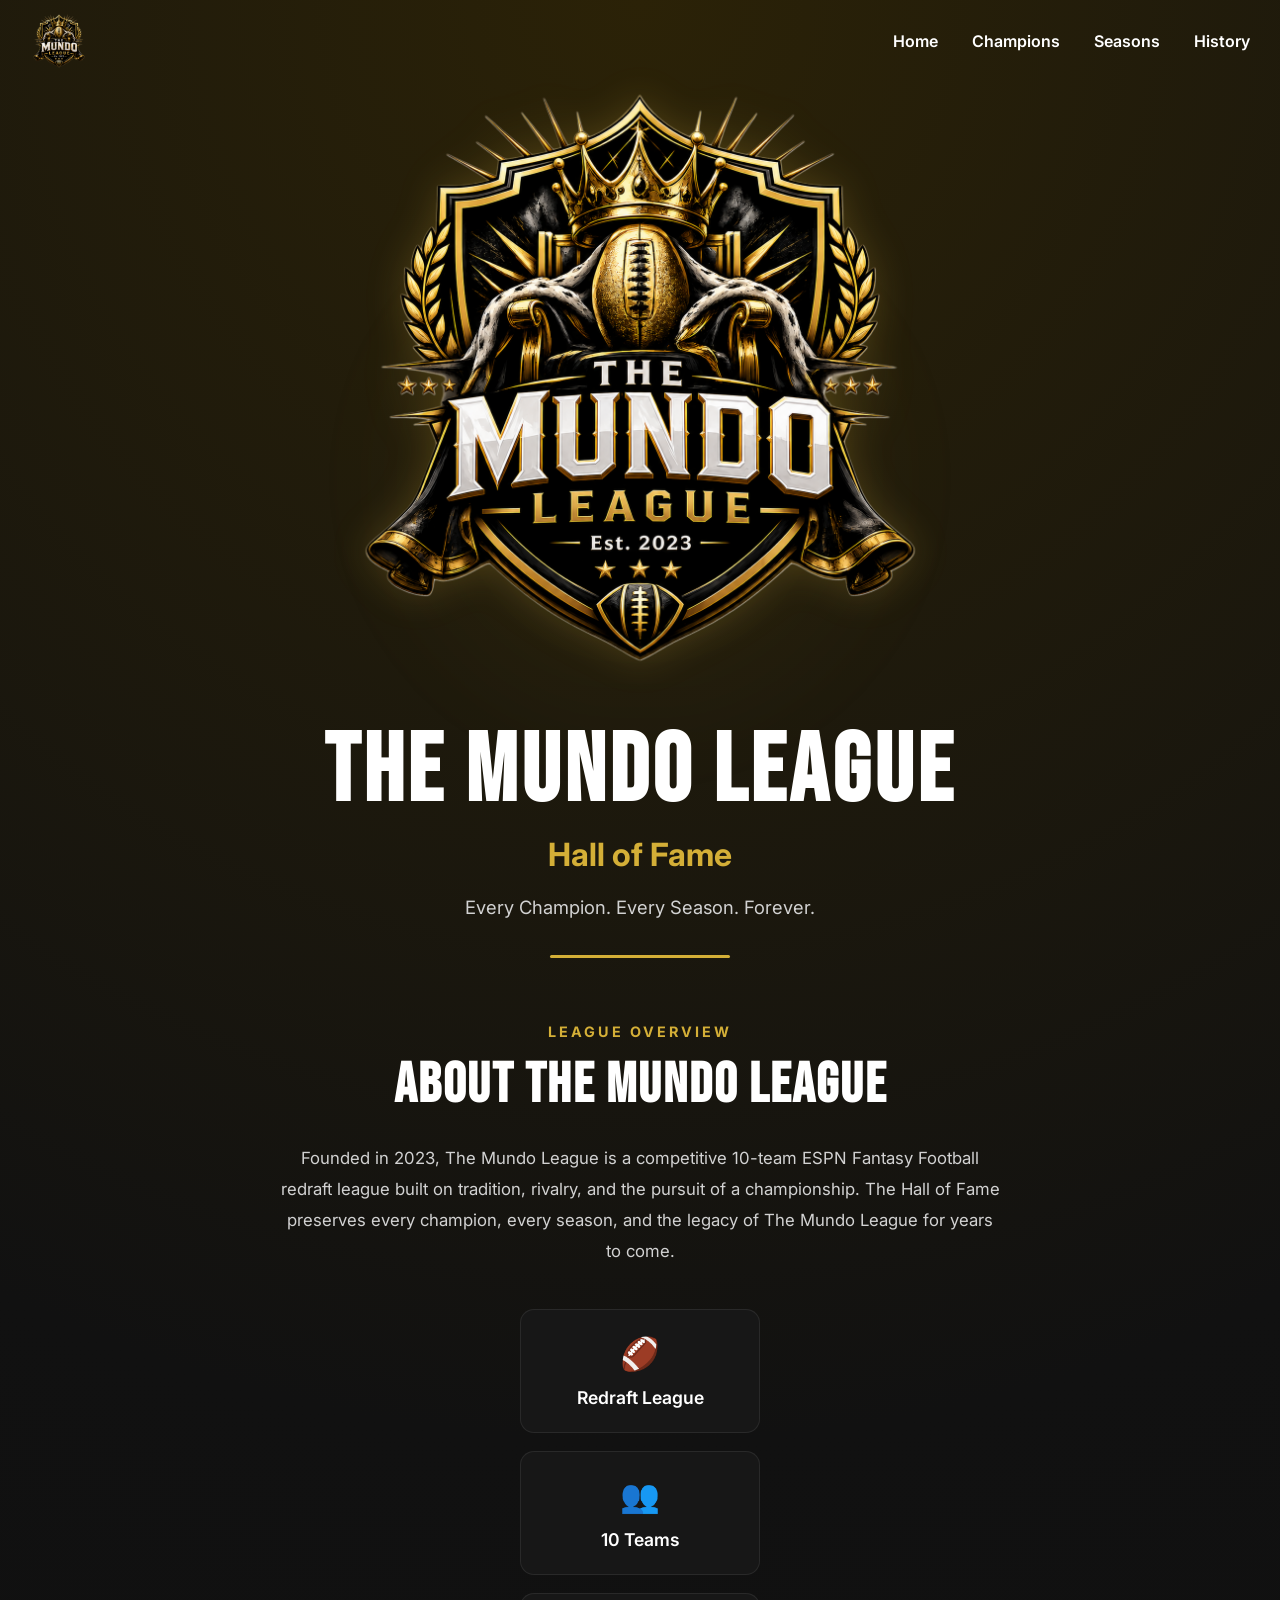
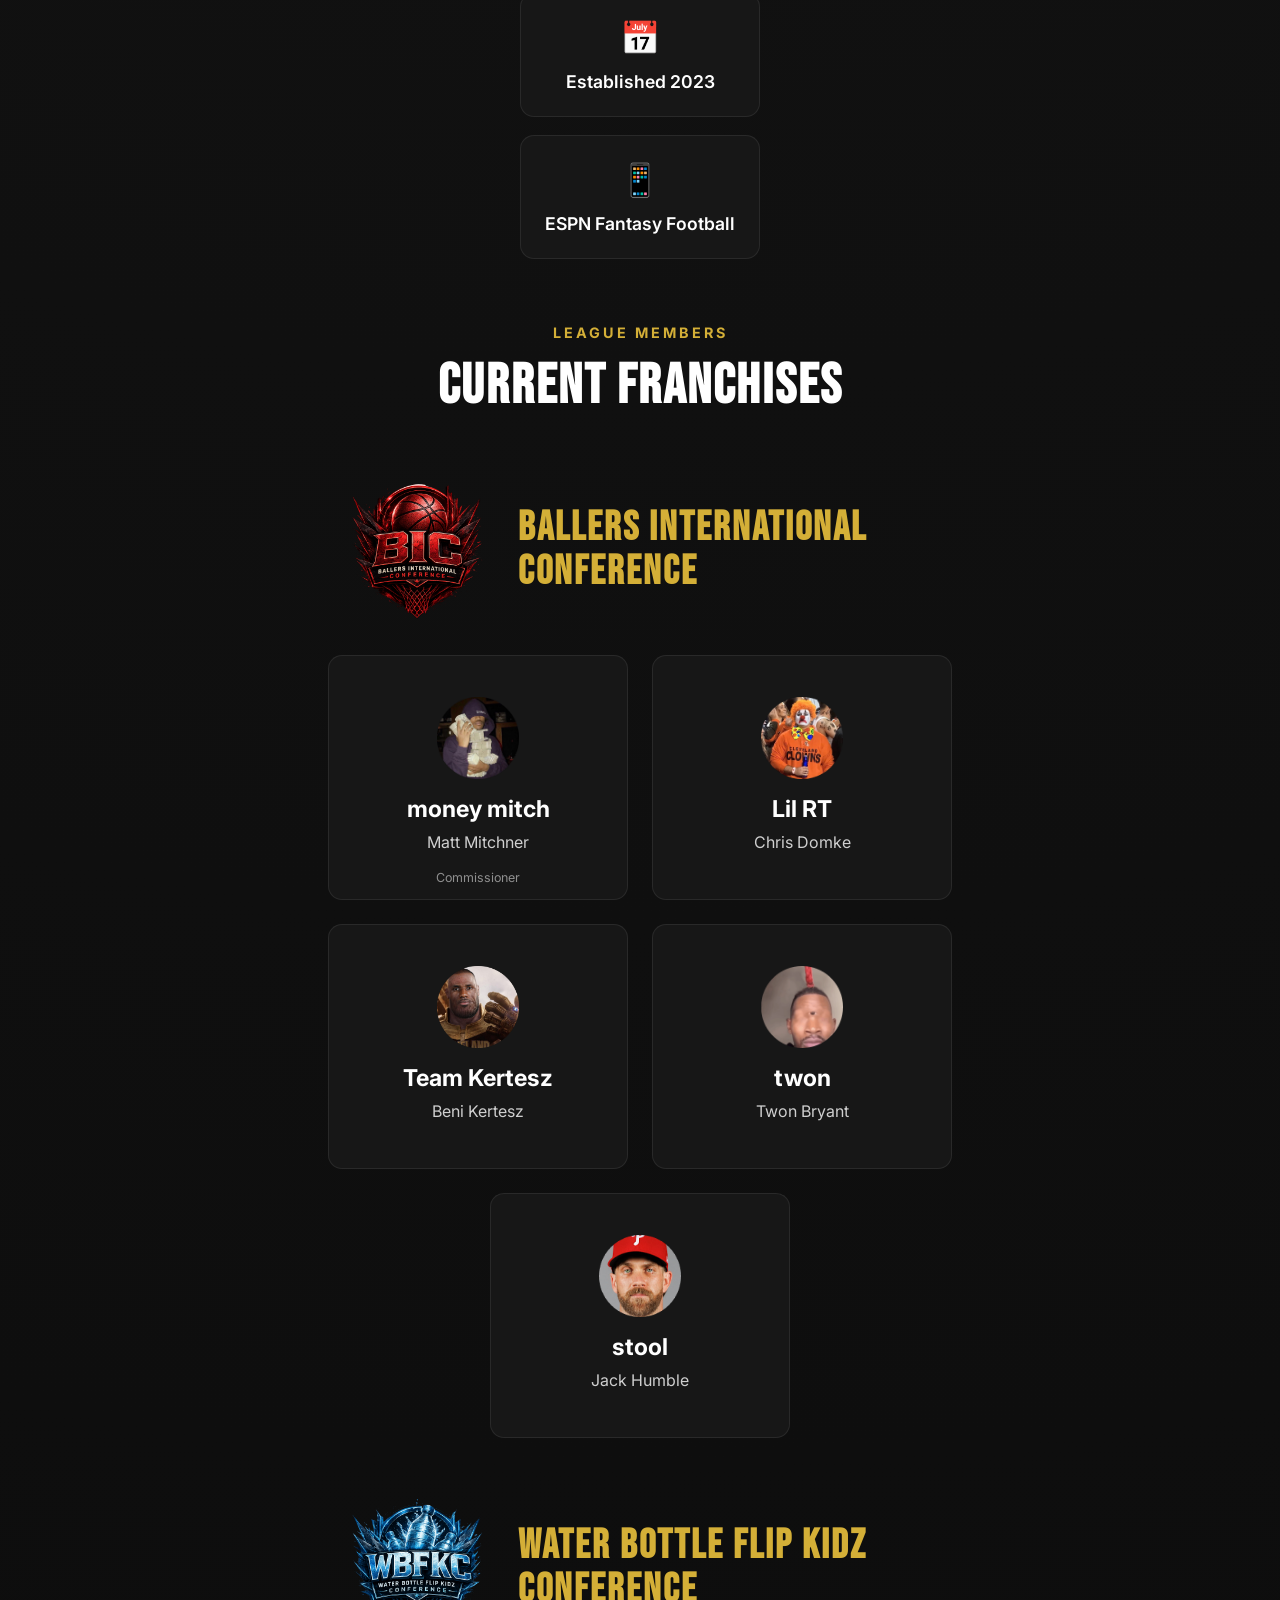
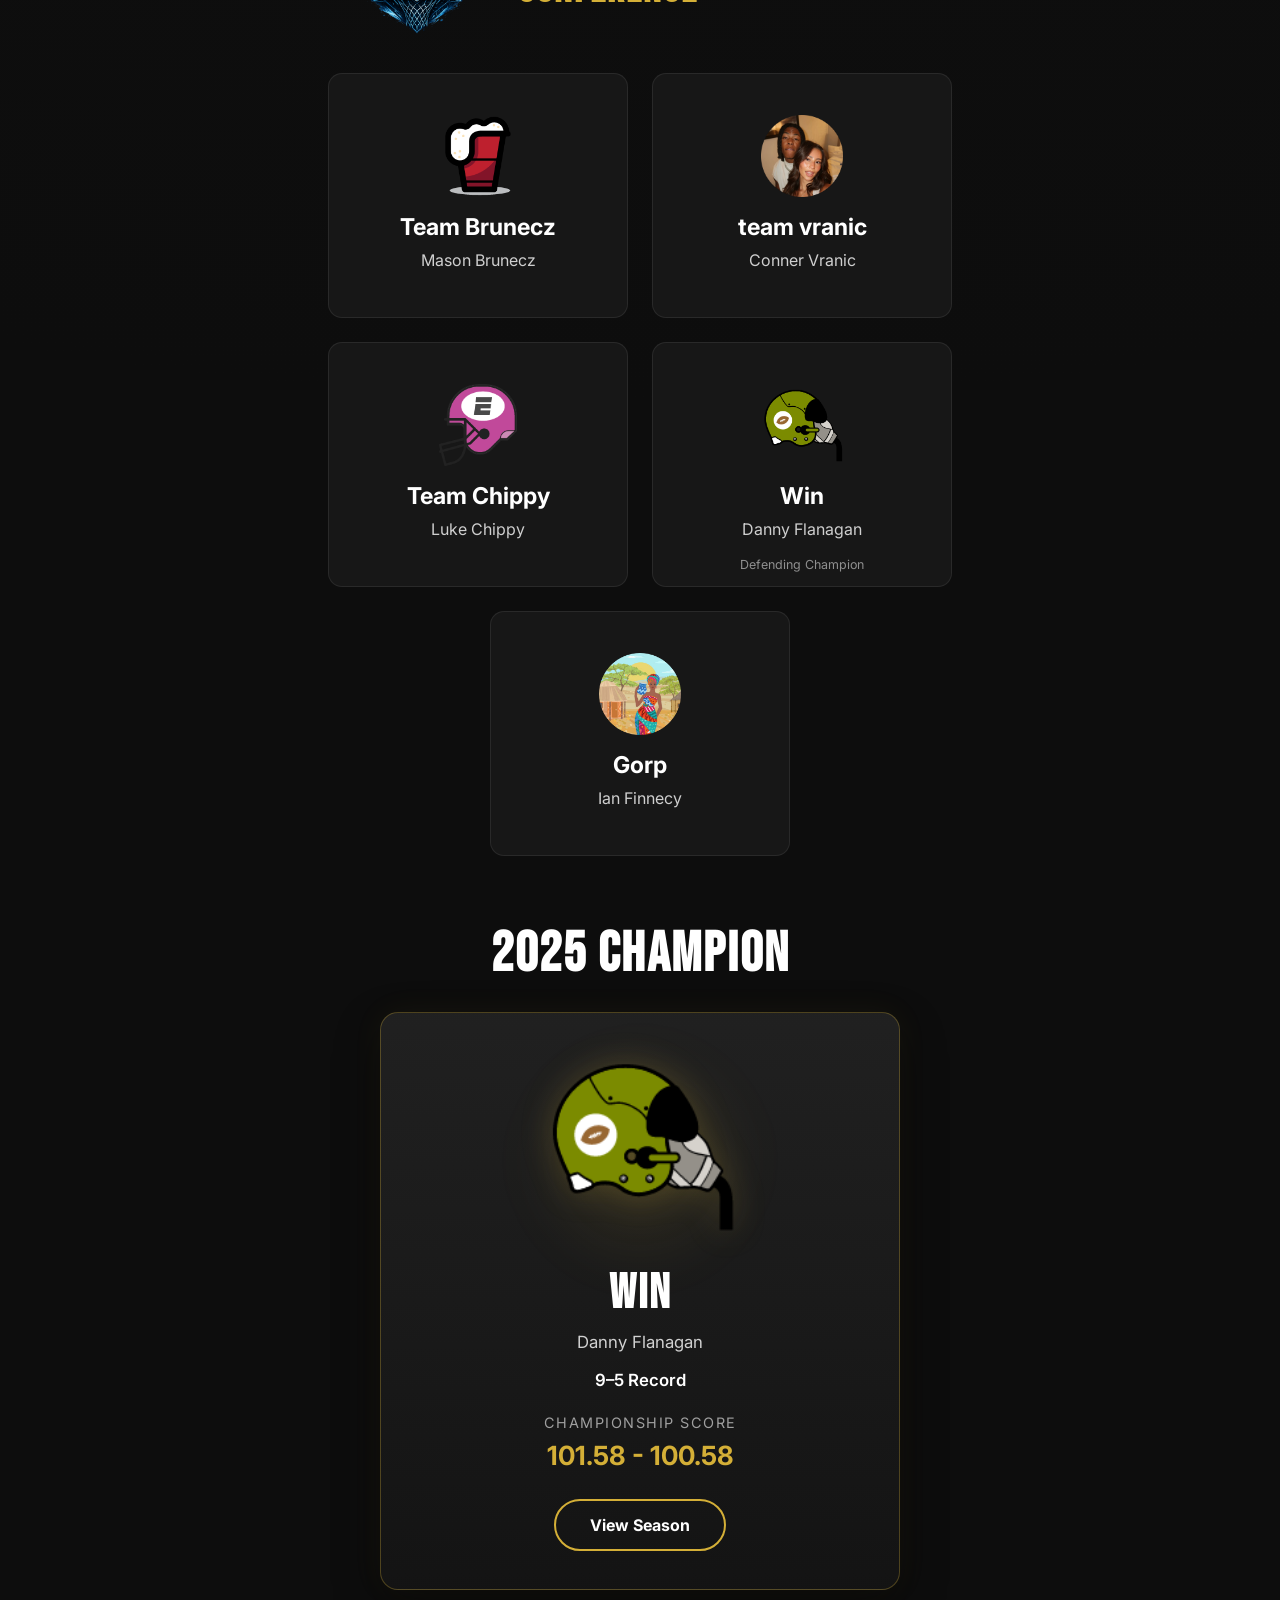
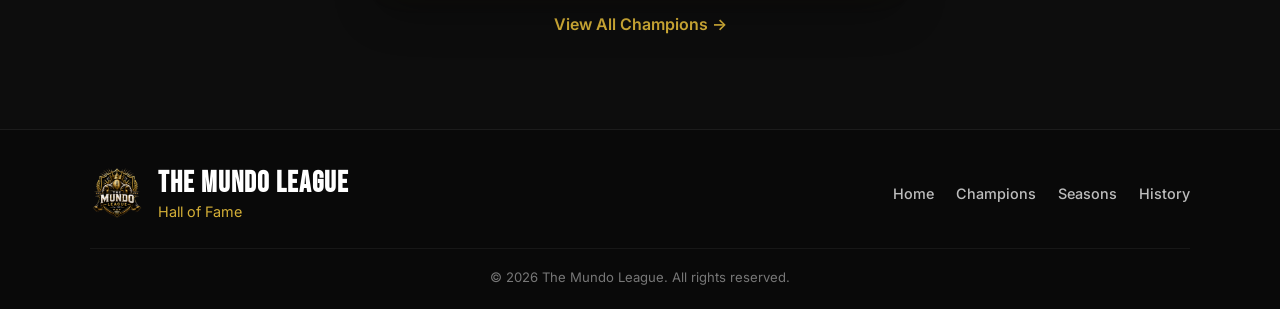
==== commit 55cd6581: "Update index.html" ====
--- a/index.html
+++ b/index.html
@@ -326,8 +326,8 @@
 
                         <img
                             class="franchise-logo"
-                            src="/assets/logos/gorp.png"
-                            alt="Gorp Team Logo"
+                            src="/assets/logos/njokus-african-village.png"
+                            alt="Njokus African Village Team Logo"
                         >
 
                         <h4>Gorp</h4>
